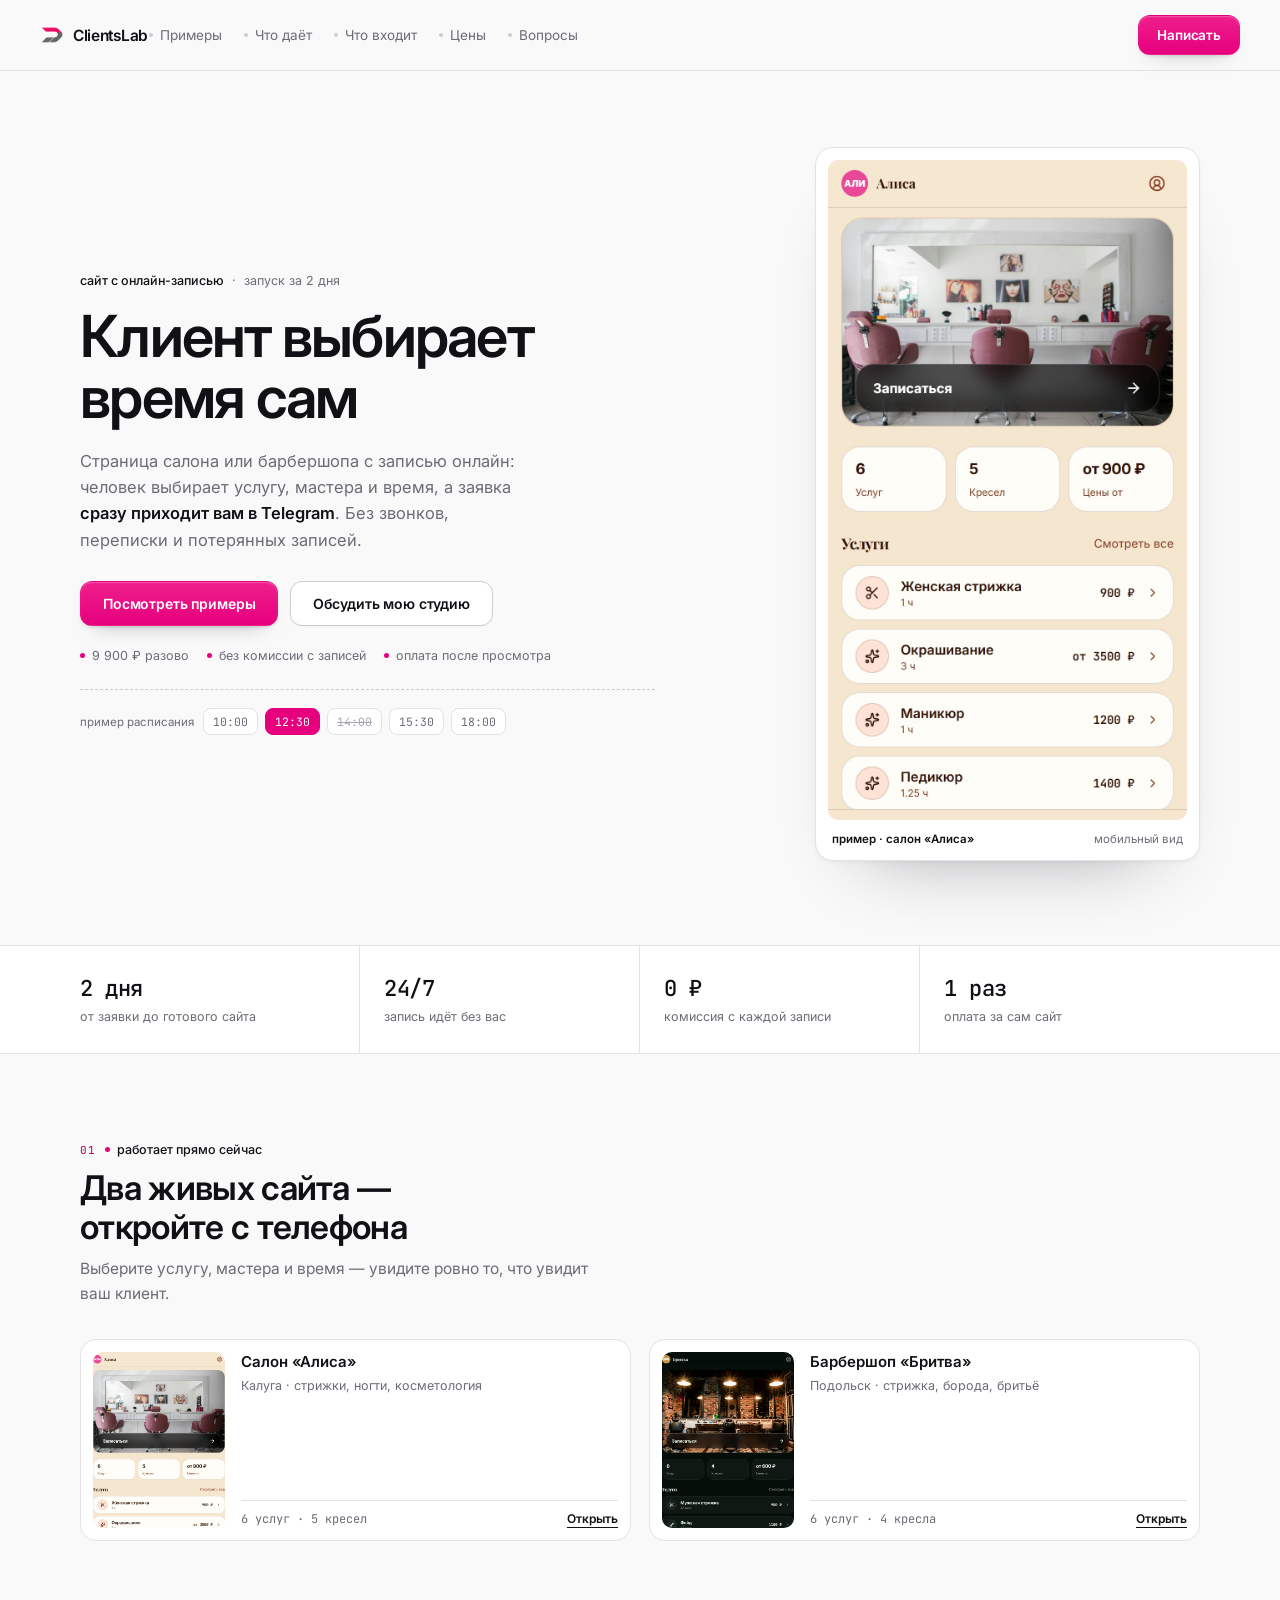
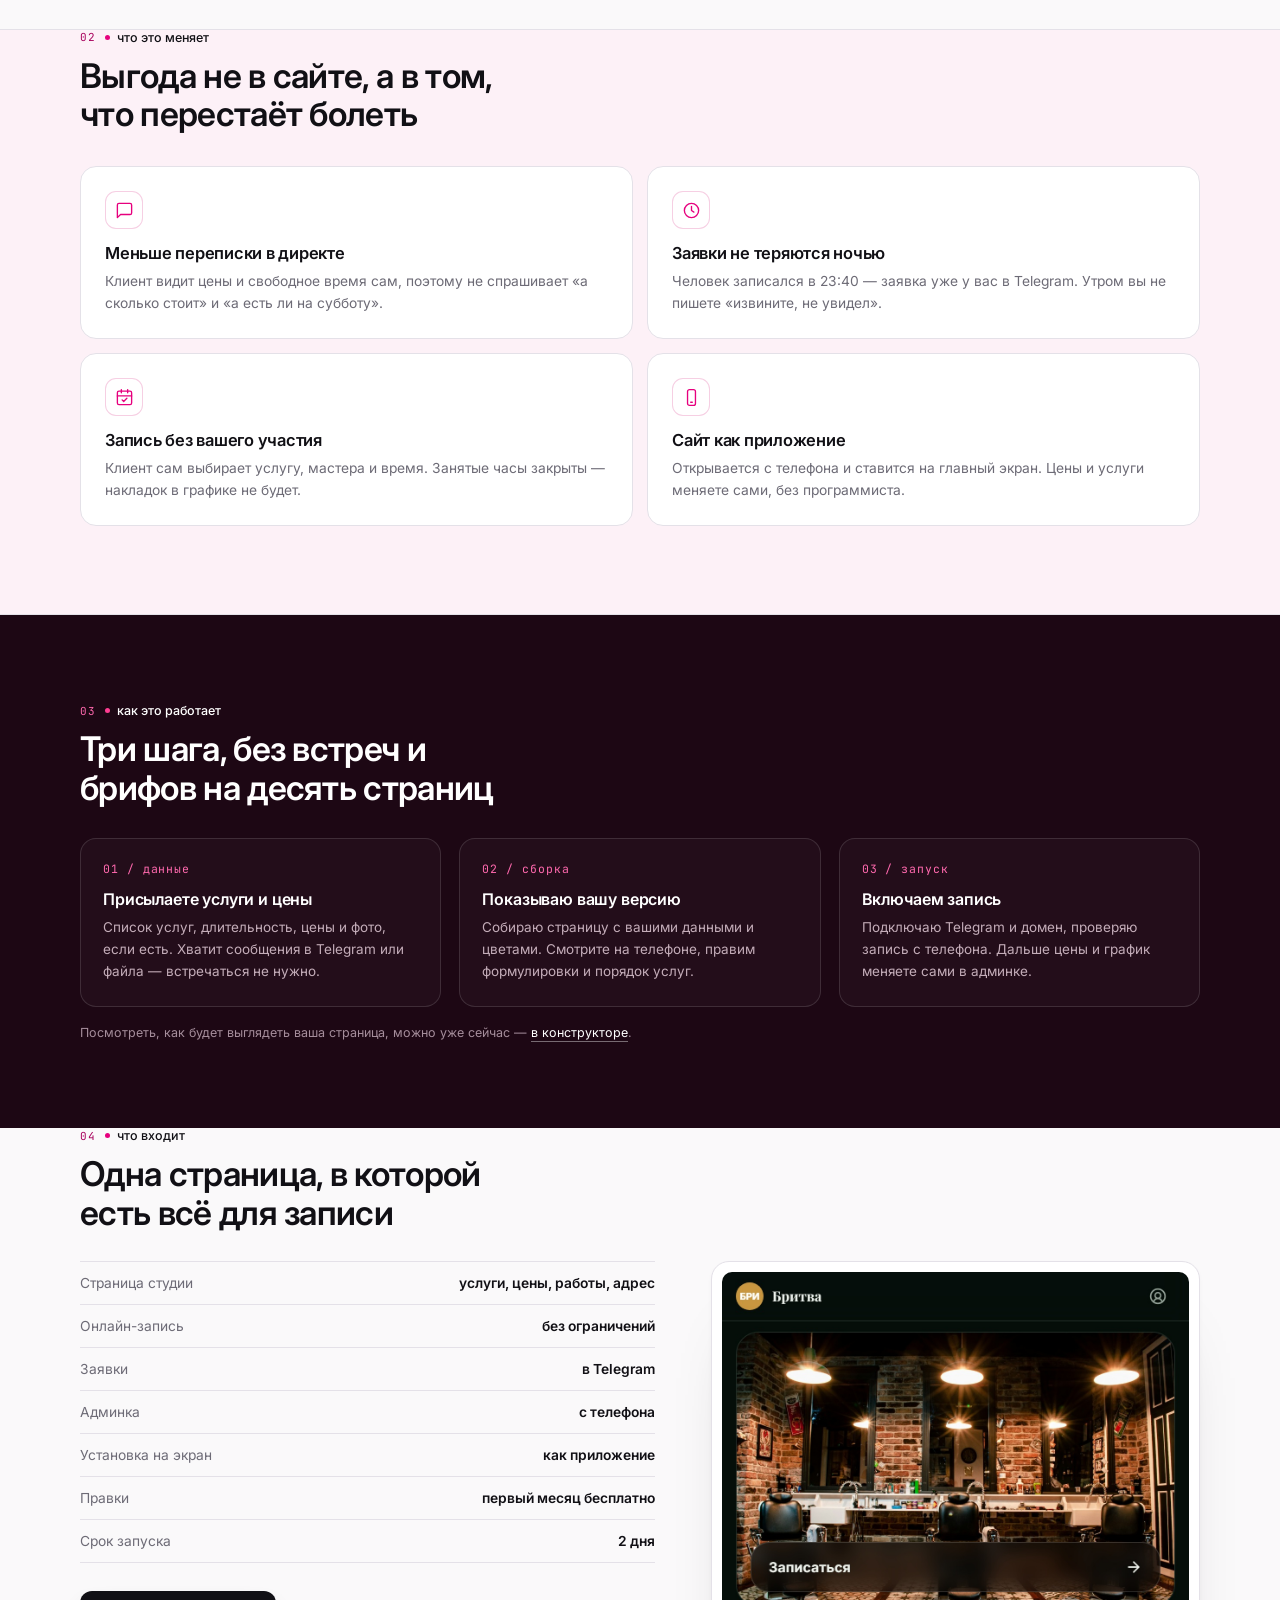
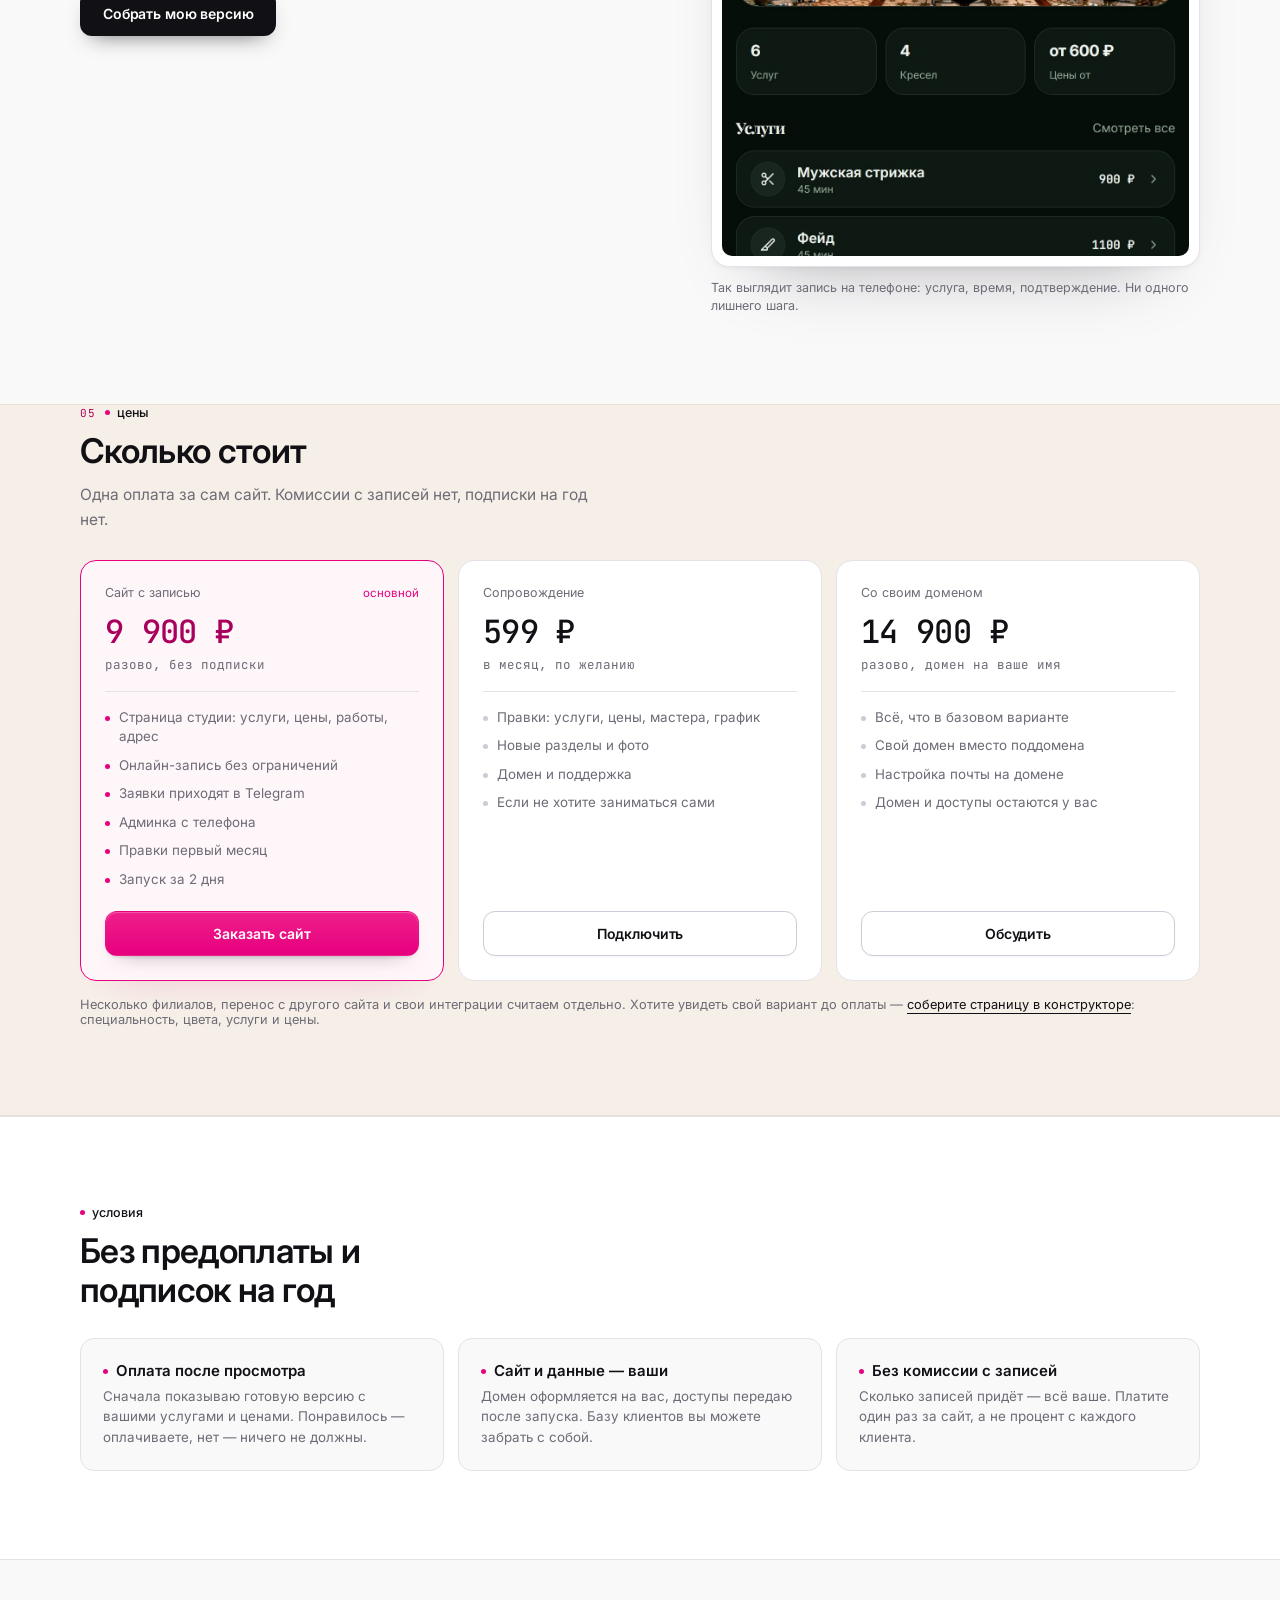
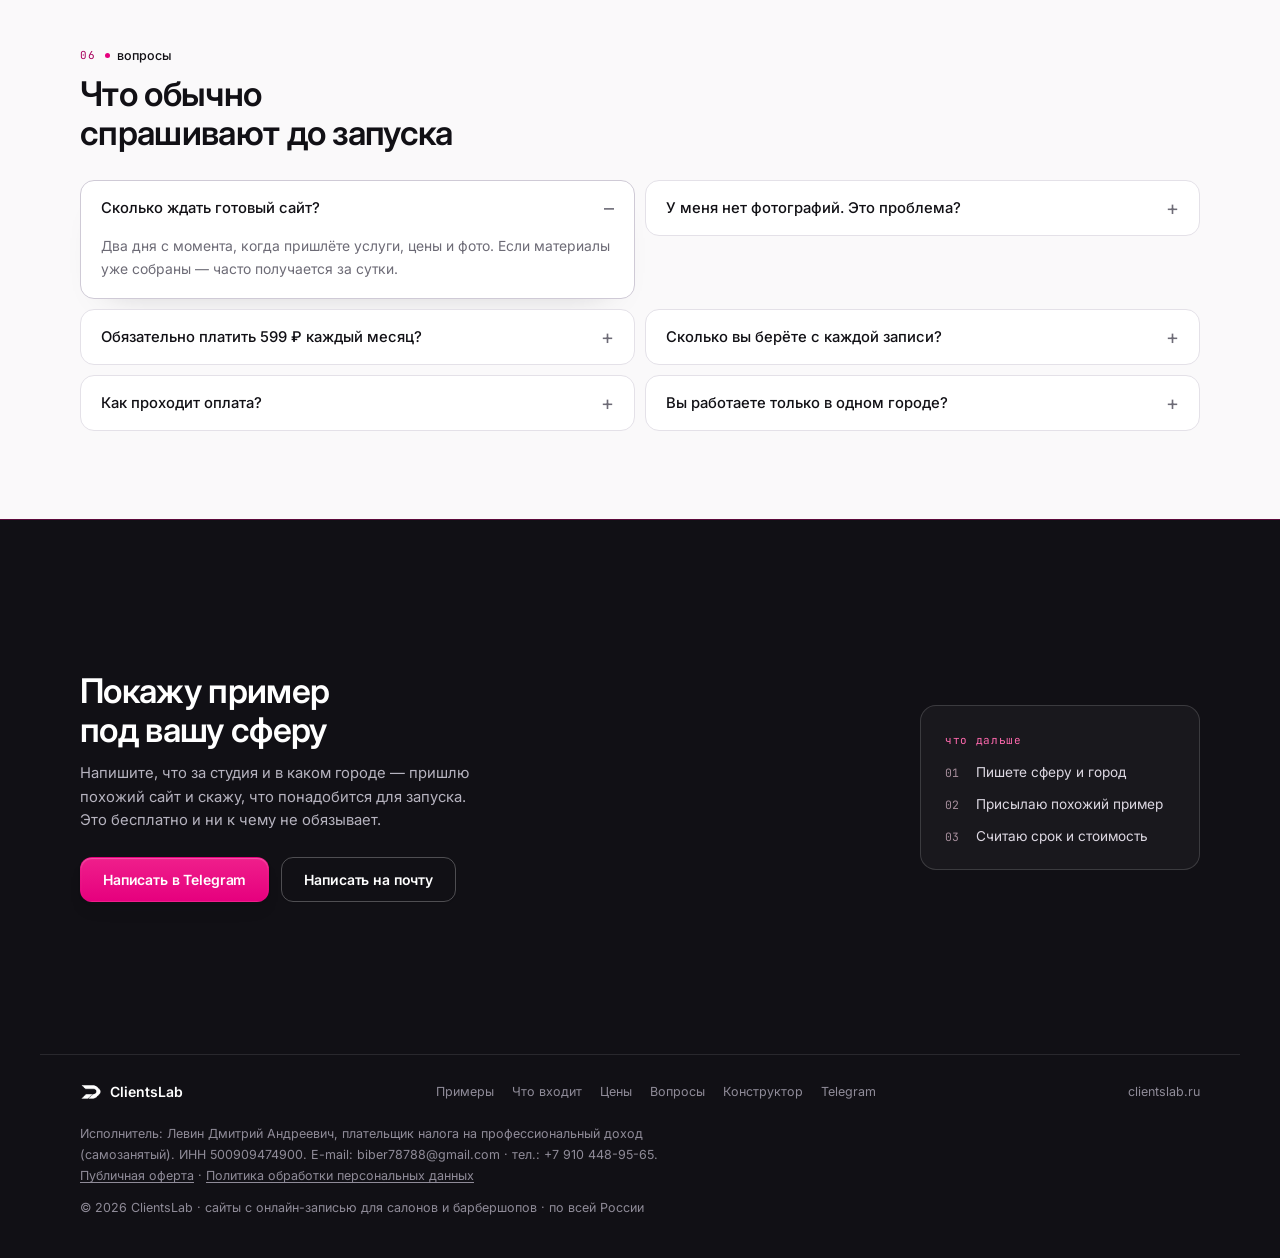
==== index.html @ 50b4aa07 "landing: visible section nav, constructor CTA, section tints and details" ====
<!doctype html>
<html lang="ru">
<head>
<meta charset="utf-8">
<meta name="viewport" content="width=device-width, initial-scale=1">
<title>ClientsLab — сайт с онлайн-записью для салонов и барбершопов</title>
<meta name="description" content="Сайт с онлайн-записью для салона красоты или барбершопа: клиент выбирает услугу и время сам, заявка приходит вам в Telegram. 9 900 ₽ разово, со своим доменом — 14 900 ₽. Запуск за 2 дня.">
<meta property="og:type" content="website">
<meta property="og:title" content="ClientsLab — сайт с онлайн-записью для салонов">
<meta property="og:description" content="Клиент записывается сам в любое время, заявка приходит вам в Telegram. 9 900 ₽ разово, со своим доменом — 14 900 ₽.">
<meta property="og:url" content="https://clientslab.ru/">
<meta property="og:image" content="https://clientslab.ru/img/og-cl.jpg">
<meta name="twitter:card" content="summary_large_image">
<link rel="canonical" href="https://clientslab.ru/">
<link rel="icon" type="image/png" href="logo.png">
<link rel="apple-touch-icon" href="logo.png">
<link rel="preconnect" href="https://fonts.googleapis.com">
<link rel="preconnect" href="https://fonts.gstatic.com" crossorigin>
<link href="https://fonts.googleapis.com/css2?family=Inter:wght@400;500;600&family=JetBrains+Mono:wght@400;500&display=swap" rel="stylesheet">
<style>
  *{margin:0;padding:0;box-sizing:border-box}
  :root{
    --bg:#faf9fa;--card:#fff;--ink:#111015;--muted:#6d6b76;--line:#e4e1e8;--line-2:#cfcad6;
    --acc:#e6007e;--acc-2:#ff3d92;--acc-soft:#fdeaf3;
    --shadow-1:0 1px 2px rgba(17,16,21,.05);
    --shadow-2:0 18px 40px -30px rgba(17,16,21,.42);
    --ease:cubic-bezier(.22,1,.36,1);
  }
  html{scroll-behavior:smooth}
  section[id],div[id]{scroll-margin-top:84px}
  body{background:var(--bg);color:var(--ink);font-family:'Inter',system-ui,sans-serif;-webkit-font-smoothing:antialiased}
  a{color:inherit;text-decoration:none}
  img{display:block;max-width:100%;height:auto}
  .wrap{max-width:1200px;margin:0 auto;padding:0 24px}
  @media(min-width:900px){.wrap{padding:0 40px}}
  .mono{font-family:'JetBrains Mono',monospace;font-variant-numeric:tabular-nums}

  /* ---------- кнопки ---------- */
  .btn{
    display:inline-flex;align-items:center;justify-content:center;gap:9px;
    font-size:14px;font-weight:600;letter-spacing:-.01em;
    padding:13px 22px;border-radius:12px;border:1px solid transparent;
    cursor:pointer;user-select:none;
    transition:transform .16s var(--ease),background .18s var(--ease),border-color .18s,color .18s,box-shadow .18s;
  }
  .btn:focus-visible{outline:none;box-shadow:0 0 0 3px rgba(230,0,126,.28),0 6px 18px -8px rgba(230,0,126,.6)}
  .btn svg{width:16px;height:16px;flex:0 0 16px}
  .btn-primary{
    color:#fff;background:linear-gradient(180deg,#ef1f8b 0%,#e6007e 100%);
    box-shadow:0 1px 1px rgba(255,255,255,.26) inset,0 10px 22px -16px rgba(17,16,21,.55),0 2px 4px -2px rgba(17,16,21,.2);
  }
  .btn-primary:hover{
    transform:translateY(-2px);
    background:linear-gradient(180deg,#f4369a 0%,#ea0081 100%);
    box-shadow:0 1px 1px rgba(255,255,255,.34) inset,0 16px 28px -18px rgba(17,16,21,.6),0 4px 8px -4px rgba(17,16,21,.22);
  }
  .btn-primary:active{
    transform:translateY(0) scale(.985);
    box-shadow:0 2px 6px -2px rgba(17,16,21,.28) inset,0 4px 10px -8px rgba(17,16,21,.35);
  }
  .btn-ink{
    background:var(--ink);color:#fff;
    box-shadow:0 10px 22px -12px rgba(17,16,21,.7);
  }
  .btn-ink:hover{background:#232129;transform:translateY(-2px);box-shadow:0 16px 30px -14px rgba(17,16,21,.75)}
  .btn-ink:active{transform:translateY(0) scale(.985);box-shadow:0 4px 10px -6px rgba(17,16,21,.6) inset}
  .btn-line{
    background:var(--card);color:var(--ink);border-color:var(--line-2);
    box-shadow:0 1px 2px rgba(17,16,21,.04);
  }
  .btn-line:hover{border-color:var(--ink);transform:translateY(-2px);box-shadow:0 10px 22px -14px rgba(17,16,21,.5)}
  .btn-line:active{transform:translateY(0) scale(.985)}
  .btn-block{width:100%}
  @media(prefers-reduced-motion:reduce){.btn,.btn:hover,.btn:active{transition:none;transform:none}}

  header{position:sticky;top:0;z-index:30;background:rgba(250,249,250,.9);backdrop-filter:blur(14px);border-bottom:1px solid var(--line)}
  .hrow{height:68px;display:flex;align-items:center;gap:22px}
  .brand{display:flex;align-items:center;gap:9px;font-size:15.5px;font-weight:600;letter-spacing:-.02em}
  .brand img{width:24px;height:24px}
  .nav{display:none;gap:24px;margin-left:auto;font-size:13.5px;color:var(--muted)}
  .nav a{padding:6px 0;border-bottom:1px solid transparent;transition:color .16s,border-color .16s}
  .nav a:hover{color:var(--ink);border-color:var(--ink)}
  @media(min-width:900px){.nav{display:flex}}
  .hcta{margin-left:auto;display:flex;gap:10px;align-items:center}
  .hcta .btn{padding:11px 18px;font-size:13.5px}
  .price-chip{display:none;font-size:12.5px;color:var(--muted);padding:0 4px}
  @media(min-width:1080px){.price-chip{display:inline}}

  /* ---------- 1. герой ---------- */
  .hero{padding:48px 0 56px}
  @media(min-width:960px){.hero{padding:76px 0 84px}}
  .hgrid{display:grid;gap:40px}
  @media(min-width:960px){.hgrid{grid-template-columns:1.08fr .92fr;gap:56px;align-items:center}}
  .label-row{display:flex;align-items:center;gap:8px;font-size:12.5px;letter-spacing:0;color:var(--muted)}
  .label-row b{color:var(--ink);font-weight:500}
  h1{font-size:clamp(32px,4.9vw,58px);line-height:1.05;letter-spacing:-.03em;font-weight:600;margin:18px 0 20px;max-width:15ch;text-wrap:balance}
  .lead{font-size:16.5px;line-height:1.6;color:var(--muted);max-width:44ch}
  .lead b{color:var(--ink);font-weight:600}
  .cta-row{display:flex;flex-wrap:wrap;gap:12px;margin-top:28px}
  .hero-note{display:flex;flex-wrap:wrap;gap:8px 18px;margin-top:22px;font-size:12.5px;color:var(--muted)}
  .hero-note span{display:flex;align-items:center;gap:7px}
  .hero-note span::before{content:"";width:5px;height:5px;border-radius:50%;background:var(--acc)}

  .card-shot{background:var(--card);border:1px solid var(--line);border-radius:18px;padding:12px;box-shadow:0 40px 72px -52px rgba(17,16,21,.42),0 2px 6px -3px rgba(17,16,21,.1)}
  .hero .card-shot{justify-self:end;width:max-content;max-width:100%}
  .hero .card-shot img{width:auto;max-height:660px}
  .card-shot img{width:100%;border-radius:10px}
  .shot-meta{display:flex;justify-content:space-between;gap:12px;padding:12px 4px 2px;font-size:11.5px;letter-spacing:0;color:var(--muted)}
  .shot-meta b{color:var(--ink);font-weight:600}

  /* ---------- 2. утп ---------- */
  .usp{border-top:1px solid var(--line);border-bottom:1px solid var(--line);background:var(--card)}
  .usp .wrap{display:grid;grid-template-columns:1fr 1fr}
  @media(min-width:760px){.usp .wrap{grid-template-columns:repeat(4,1fr)}}
  .usp-item{padding:24px 0;border-right:1px solid var(--line)}
  .usp-item:last-child{border-right:none}
  @media(max-width:759px){.usp-item:nth-child(2n){border-right:none;padding-left:20px}.usp-item:nth-child(2n+1){padding-right:20px}.usp-item:nth-child(-n+2){border-bottom:1px solid var(--line)}}
  @media(min-width:760px){.usp-item{padding:28px 24px}.usp-item:first-child{padding-left:0}}
  .usp-item b{display:block;font-size:22px;font-weight:500;letter-spacing:-.02em}
  .usp-item span{display:block;font-size:12.5px;color:var(--muted);margin-top:5px;line-height:1.4}

  section{padding:64px 0}
  @media(min-width:900px){section{padding:88px 0}}
  section.sec-tight{padding-top:0}
  .kicker{font-size:12.5px;letter-spacing:0;color:var(--muted);margin-bottom:12px}
  .kicker b{color:var(--ink);font-weight:500}
  .kicker b::before{content:"";display:inline-block;width:5px;height:5px;border-radius:50%;background:var(--acc);margin-right:7px;vertical-align:2px}
  h2{font-size:clamp(23px,3vw,34px);line-height:1.14;letter-spacing:-.02em;font-weight:600;max-width:22ch;text-wrap:balance}
  .sec-lead{font-size:15.5px;line-height:1.6;color:var(--muted);max-width:52ch;margin-top:12px}

  /* ---------- 3. примеры ---------- */
  .proof-head{display:flex;align-items:flex-end;justify-content:space-between;gap:20px;flex-wrap:wrap}
  .proof-head .sec-lead{margin-top:10px}
  .items{display:grid;gap:18px;margin-top:32px}
  @media(min-width:760px){.items{grid-template-columns:1fr 1fr}}
  .item{display:grid;grid-template-columns:132px 1fr;gap:16px;border:1px solid var(--line);border-radius:16px;padding:12px;background:var(--card);transition:border-color .2s,box-shadow .2s,transform .2s}
  .item:hover{border-color:var(--line-2);box-shadow:0 24px 48px -34px rgba(17,16,21,.38)}
  .item{align-items:stretch}
  .item img{width:132px;height:100%;min-height:176px;object-fit:cover;object-position:top center;border-radius:10px}
  .item-body{display:flex;flex-direction:column;gap:6px;min-width:0}
  .item-body b{font-size:15px;font-weight:600}
  .item-body small{font-size:12.5px;color:var(--muted);line-height:1.45}
  .item-body .row{display:flex;justify-content:space-between;align-items:center;gap:10px;font-size:12px;color:var(--muted);margin-top:auto;padding-top:10px;border-top:1px solid var(--line)}
  .item-body .row a{color:var(--ink);font-weight:600;border-bottom:1px solid var(--ink);padding-bottom:1px}

  /* ---------- 4. выгоды ---------- */
  .bens{display:grid;gap:14px;margin-top:32px}
  @media(min-width:760px){.bens{grid-template-columns:1fr 1fr}}
  .ben{border:1px solid var(--line);border-radius:16px;padding:24px;background:var(--card);transition:border-color .2s,box-shadow .2s}
  .ben:hover{border-color:var(--line-2);box-shadow:var(--shadow-2)}
  .ben .ic{width:38px;height:38px;border-radius:11px;background:var(--acc-soft);color:var(--acc);display:grid;place-items:center;margin-bottom:14px}
  .ben .ic svg{width:19px;height:19px}
  .ben h3{font-size:16.5px;font-weight:600;letter-spacing:-.015em;margin-bottom:7px}
  .ben p{font-size:13.8px;line-height:1.6;color:var(--muted)}

  /* ---------- 5. продукт ---------- */
  .prod{display:grid;gap:32px;margin-top:28px}
  @media(min-width:900px){.prod{grid-template-columns:1fr .85fr;gap:56px;align-items:start}}
  .spec{border-top:1px solid var(--line)}
  .spec div{display:flex;justify-content:space-between;gap:16px;padding:13px 0;border-bottom:1px solid var(--line);font-size:13.8px}
  .spec span{color:var(--muted)}
  .spec b{font-weight:600;text-align:right}
  .prod-shot .card-shot{padding:10px}
  .prod-shot figcaption{margin-top:12px;font-size:12.5px;color:var(--muted);line-height:1.5}

  /* ---------- 5.5 цены ---------- */
  .plans{display:grid;gap:14px;margin-top:28px}
  @media(min-width:860px){.plans{grid-template-columns:repeat(3,1fr)}}
  .plan{display:flex;flex-direction:column;border:1px solid var(--line);border-radius:16px;padding:24px;background:var(--card)}
  .plan-main{border-color:var(--acc);box-shadow:0 18px 40px -34px rgba(230,0,126,.4)}
  .plan-label{display:flex;align-items:center;justify-content:space-between;gap:10px;font-size:12.5px;color:var(--muted)}
  .plan-label em{font-style:normal;font-size:11.5px;color:var(--acc)}
  .price{font-size:32px;line-height:1.1;font-weight:500;letter-spacing:-.02em;margin-top:14px}
  .price small{display:block;font-size:12.5px;font-weight:400;letter-spacing:0;color:var(--muted);margin-top:6px;line-height:1.4}
  .plan ul{list-style:none;display:flex;flex-direction:column;gap:9px;margin:18px 0 22px;padding-top:16px;border-top:1px solid var(--line)}
  .plan li{display:flex;gap:9px;font-size:13.4px;line-height:1.45;color:var(--muted)}
  .plan li::before{content:"";flex:0 0 5px;width:5px;height:5px;border-radius:50%;background:var(--line-2);margin-top:8px}
  .plan-main li::before{background:var(--acc)}
  .plan .btn{margin-top:auto}
  .plans-note{margin-top:16px;font-size:12.8px;color:var(--muted)}
  .plans-note a{color:var(--ink);border-bottom:1px solid var(--ink);padding-bottom:1px}

  /* ---------- 6. доверие ---------- */
  .trust{background:var(--card);border-top:1px solid var(--line);border-bottom:1px solid var(--line)}
  .trust-grid{display:grid;gap:14px;margin-top:28px}
  @media(min-width:760px){.trust-grid{grid-template-columns:repeat(3,1fr)}}
  .trust-item{border:1px solid var(--line);border-radius:14px;padding:22px;background:var(--bg)}
  .trust-item b{display:block;font-size:15px;font-weight:600;margin-bottom:6px}
  .trust-item p{font-size:13.4px;line-height:1.55;color:var(--muted)}

  /* ---------- 7. faq ---------- */
  .faq{display:grid;gap:10px;margin-top:28px;max-width:820px}
  details{border:1px solid var(--line);border-radius:14px;background:var(--card);overflow:hidden;transition:border-color .2s,box-shadow .2s}
  details:hover{border-color:var(--line-2)}
  details[open]{border-color:var(--line-2);box-shadow:0 16px 36px -30px rgba(17,16,21,.35)}
  summary{list-style:none;cursor:pointer;padding:17px 20px;font-size:14.8px;font-weight:500;display:flex;align-items:center;gap:12px}
  summary::-webkit-details-marker{display:none}
  summary::after{content:"+";margin-left:auto;color:var(--muted);font-weight:400;font-size:20px;line-height:1}
  details[open] summary::after{content:"–"}
  details p{padding:0 20px 18px;font-size:13.9px;line-height:1.62;color:var(--muted);max-width:64ch}

  /* ---------- 8. финальный cta ---------- */
  .final{background:var(--ink);color:#fff}
  .final .wrap{padding-top:56px;padding-bottom:56px;display:grid;gap:26px;align-items:center}
  @media(min-width:820px){.final .wrap{grid-template-columns:1fr auto;padding-top:64px;padding-bottom:64px}}
  .final h2{color:#fff;max-width:20ch}
  .final p{margin-top:12px;font-size:14.8px;line-height:1.6;color:#b6b3bf;max-width:44ch}
  .final .cta-row{margin-top:24px}
  .final .btn-line{background:transparent;border-color:rgba(255,255,255,.26);color:#fff}
  .final .btn-line:hover{border-color:#fff;background:rgba(255,255,255,.08)}

  /* ---------- 9. футер ---------- */
  footer{background:var(--ink);color:#8f8b98;padding:0 0 40px;font-size:12.5px}
  footer .wrap{border-top:1px solid rgba(255,255,255,.1);padding-top:26px}
  .frow{display:flex;justify-content:space-between;gap:18px;flex-wrap:wrap;align-items:center}
  .fbrand{display:flex;align-items:center;gap:8px;color:#fff;font-weight:600;font-size:14px}
  .fbrand img{width:22px;height:22px;filter:brightness(0) invert(1)}
  .fnav{display:flex;flex-wrap:wrap;gap:6px 18px}
  .fnav a{transition:color .16s}
  .fnav a:hover{color:#fff}
  .legal{margin-top:20px;line-height:1.7;max-width:80ch}
  .legal a{text-decoration:underline;text-underline-offset:2px}
  .legal a:hover{color:#fff}

  /* ---------- 10. доработка: навигация, оттенки секций, детали ---------- */
  :root{--bg-2:#fdf1f7;--sand:#f6efe8;--plum:#1d0714;--acc-ink:#a8005c}
  .hrow{height:auto;min-height:68px;flex-wrap:wrap;padding:10px 0;gap:14px}
  .nav{display:flex;flex:1 1 100%;min-width:0;order:3;gap:6px 16px;margin-left:0;flex-wrap:wrap;font-size:13px;padding-bottom:2px}
  .nav a{display:flex;align-items:center;padding:4px 0}
  .nav a::before{content:"";width:4px;height:4px;border-radius:50%;background:var(--line-2);margin-right:7px;transition:background .16s}
  .nav a:hover{color:var(--acc-ink);border-color:var(--acc-ink)}
  .nav a:hover::before{background:var(--acc)}
  .hcta{margin-left:auto}
  @media(min-width:900px){
    .hrow{height:70px;min-height:0;flex-wrap:nowrap;padding:0;gap:22px}
    .nav{order:0;width:auto;margin-left:auto;overflow:visible;gap:22px;font-size:13.5px;padding-bottom:0}
  }

  .slots{display:flex;align-items:center;gap:7px;flex-wrap:wrap;margin-top:26px;padding-top:18px;border-top:1px dashed var(--line-2)}
  .slots .cap{font-size:11.5px;color:var(--muted);margin-right:2px}
  .slot{font-family:'JetBrains Mono',monospace;font-size:11.5px;padding:5px 9px;border-radius:8px;border:1px solid var(--line);background:var(--card);color:var(--muted)}
  .slot.on{background:var(--acc);border-color:var(--acc);color:#fff}
  .slot.dim{color:#a9a5b2;text-decoration:line-through;text-decoration-thickness:1px}

  section.tint{background:var(--bg-2);border-top:1px solid var(--line);border-bottom:1px solid var(--line)}
  section.sand{background:var(--sand);border-top:1px solid #e8ded1;border-bottom:1px solid #e8ded1}
  .kicker{display:flex;align-items:center;gap:10px}
  .kicker .num{font-family:'JetBrains Mono',monospace;font-size:11px;letter-spacing:.06em;color:var(--acc-ink)}

  .how{background:var(--plum);color:#fff}
  .how h2{color:#fff}
  .how .kicker{color:#b89bab}
  .how .kicker b{color:#fff}
  .how .kicker b::before{background:var(--acc-2)}
  .how .kicker .num{color:#ff69ae}
  .steps{display:grid;gap:14px;margin-top:30px}
  @media(min-width:820px){.steps{grid-template-columns:repeat(3,1fr);gap:18px}}
  .step{border:1px solid rgba(255,255,255,.13);border-radius:16px;padding:22px 22px 24px;background:rgba(255,255,255,.028)}
  .step .n{font-family:'JetBrains Mono',monospace;font-size:11.5px;letter-spacing:.08em;color:#ff69ae}
  .step b{display:block;margin:13px 0 8px;font-size:16px;font-weight:600;letter-spacing:-.01em}
  .step p{font-size:13.5px;line-height:1.62;color:#c4adb9}
  .steps-note{margin-top:18px;font-size:12.5px;color:#a58d9b}
  .steps-note a{color:#fff;border-bottom:1px solid rgba(255,255,255,.4);padding-bottom:1px}

  .item:hover{border-color:#f0bdd8}
  .item .item-body .row a:hover{color:var(--acc-ink);border-color:var(--acc-ink)}
  .ben:hover{border-color:#efbfd8}
  .ben .ic{background:#fff;box-shadow:inset 0 0 0 1px #f6cfe3}
  .plan-main{background:#fff6fa}
  .plan-main .price{color:var(--acc-ink)}
  .plan:hover{border-color:var(--line-2)}
  .plan-main:hover{border-color:var(--acc)}
  .trust-item{position:relative}
  .trust-item b::before{content:"";display:inline-block;width:5px;height:5px;border-radius:50%;background:var(--acc);margin-right:8px;vertical-align:2px}
  .final{border-top:1px solid rgba(230,0,126,.35)}
  .final .kicker{color:#b6b3bf}

  /* FAQ: заголовок слева, вопросы справа */
  @media(min-width:900px){
    #faq .faq{grid-template-columns:1fr 1fr;max-width:none;align-items:start}
  }

  /* финальный блок: короткая карточка «что дальше» */
  .final-card{border:1px solid rgba(255,255,255,.15);border-radius:16px;padding:22px 24px;background:rgba(255,255,255,.035);min-width:280px}
  .final-card .cap{font-family:'JetBrains Mono',monospace;font-size:11px;letter-spacing:.06em;color:#ff69ae}
  .final-card ol{list-style:none;margin-top:14px;display:flex;flex-direction:column;gap:12px;counter-reset:s}
  .final-card li{display:flex;gap:11px;font-size:13.6px;line-height:1.5;color:#ddd8e2;counter-increment:s}
  .final-card li::before{content:counter(s,decimal-leading-zero);font-family:'JetBrains Mono',monospace;font-size:11.5px;color:#a58d9b;flex:0 0 20px;padding-top:2px}
  .final .wrap{align-items:center}

  /* на узких экранах превью тянется по ширине колонки, без горизонтального скролла */
  @media(max-width:959px){
    .hero .card-shot{justify-self:stretch;width:auto}
    .hero .card-shot img{width:100%;max-height:none}
  }
</style>
</head>
<body>

<header><div class="wrap hrow">
  <a class="brand" href="#top"><img src="logo.png" alt="ClientsLab">ClientsLab</a>
  <nav class="nav"><a href="#examples">Примеры</a><a href="#benefits">Что даёт</a><a href="#inside">Что входит</a><a href="#pricing">Цены</a><a href="#faq">Вопросы</a></nav>
  <div class="hcta"><a class="btn btn-primary" href="https://t.me/biberbiber11" target="_blank" rel="noreferrer">Написать</a></div>
</div></header>

<main id="top">

  <!-- 1. заголовок + утп -->
  <section class="hero">
    <div class="wrap hgrid">
      <div>
        <div class="label-row"><b>сайт с онлайн-записью</b><span>·</span><span>запуск за 2 дня</span></div>
        <h1>Клиент выбирает время сам</h1>
        <p class="lead">Страница салона или барбершопа с записью онлайн: человек выбирает услугу, мастера и время, а заявка <b>сразу приходит вам в Telegram</b>. Без звонков, переписки и потерянных записей.</p>
        <div class="cta-row">
          <a class="btn btn-primary" href="#examples">Посмотреть примеры</a>
          <a class="btn btn-line" href="https://t.me/biberbiber11" target="_blank" rel="noreferrer">Обсудить мою студию</a>
        </div>
        <div class="hero-note">
          <span>9 900 ₽ разово</span>
          <span>без комиссии с записей</span>
          <span>оплата после просмотра</span>
        </div>
        <div class="slots">
          <span class="cap">пример расписания</span>
          <span class="slot">10:00</span>
          <span class="slot on">12:30</span>
          <span class="slot dim">14:00</span>
          <span class="slot">15:30</span>
          <span class="slot">18:00</span>
        </div>
      </div>
      <div class="card-shot">
        <img src="img/hero-salon.jpg" alt="Сайт салона с онлайн-записью" width="860" height="1580">
        <div class="shot-meta"><b>пример · салон «Алиса»</b><span>мобильный вид</span></div>
      </div>
    </div>
  </section>

  <!-- 2. факты -->
  <div class="usp"><div class="wrap">
    <div class="usp-item"><b class="mono">2 дня</b><span>от заявки до готового сайта</span></div>
    <div class="usp-item"><b class="mono">24/7</b><span>запись идёт без вас</span></div>
    <div class="usp-item"><b class="mono">0 ₽</b><span>комиссия с каждой записи</span></div>
    <div class="usp-item"><b class="mono">1 раз</b><span>оплата за сам сайт</span></div>
  </div></div>

  <!-- 3. социальное доказательство: живые примеры -->
  <section id="examples">
    <div class="wrap">
      <div class="proof-head">
        <div>
          <div class="kicker"><span class="num">01</span><b>работает прямо сейчас</b></div>
          <h2>Два живых сайта — откройте с телефона</h2>
          <p class="sec-lead">Выберите услугу, мастера и время — увидите ровно то, что увидит ваш клиент.</p>
        </div>
      </div>
      <div class="items">
        <div class="item">
          <img src="img/card-salon.jpg" alt="Салон «Алиса»" width="1080" height="1350" loading="lazy">
          <div class="item-body">
            <b>Салон «Алиса»</b>
            <small>Калуга · стрижки, ногти, косметология</small>
            <div class="row"><span class="mono">6 услуг · 5 кресел</span><a href="https://beauty.clientslab.ru/" target="_blank" rel="noreferrer">Открыть</a></div>
          </div>
        </div>
        <div class="item">
          <img src="img/card-barber.jpg" alt="Барбершоп «Бритва»" width="1080" height="1350" loading="lazy">
          <div class="item-body">
            <b>Барбершоп «Бритва»</b>
            <small>Подольск · стрижка, борода, бритьё</small>
            <div class="row"><span class="mono">6 услуг · 4 кресла</span><a href="https://barber.clientslab.ru/" target="_blank" rel="noreferrer">Открыть</a></div>
          </div>
        </div>
      </div>
    </div>
  </section>

  <!-- 4. выгоды -->
  <section id="benefits" class="sec-tight tint">
    <div class="wrap">
      <div class="kicker"><span class="num">02</span><b>что это меняет</b></div>
      <h2>Выгода не в сайте, а в том, что перестаёт болеть</h2>
      <div class="bens">
        <div class="ben">
          <div class="ic"><svg viewBox="0 0 24 24" fill="none" stroke="currentColor" stroke-width="1.7" stroke-linecap="round" stroke-linejoin="round"><path d="M21 15a2 2 0 0 1-2 2H7l-4 4V5a2 2 0 0 1 2-2h14a2 2 0 0 1 2 2z"/></svg></div>
          <h3>Меньше переписки в директе</h3>
          <p>Клиент видит цены и свободное время сам, поэтому не спрашивает «а сколько стоит» и «а есть ли на субботу».</p>
        </div>
        <div class="ben">
          <div class="ic"><svg viewBox="0 0 24 24" fill="none" stroke="currentColor" stroke-width="1.7" stroke-linecap="round" stroke-linejoin="round"><circle cx="12" cy="12" r="9"/><path d="M12 7v5l3 2"/></svg></div>
          <h3>Заявки не теряются ночью</h3>
          <p>Человек записался в 23:40 — заявка уже у вас в Telegram. Утром вы не пишете «извините, не увидел».</p>
        </div>
        <div class="ben">
          <div class="ic"><svg viewBox="0 0 24 24" fill="none" stroke="currentColor" stroke-width="1.7" stroke-linecap="round" stroke-linejoin="round"><rect x="3" y="4" width="18" height="17" rx="2"/><path d="M8 2v4M16 2v4M3 10h18"/><path d="m9 15 2 2 4-4"/></svg></div>
          <h3>Запись без вашего участия</h3>
          <p>Клиент сам выбирает услугу, мастера и время. Занятые часы закрыты — накладок в графике не будет.</p>
        </div>
        <div class="ben">
          <div class="ic"><svg viewBox="0 0 24 24" fill="none" stroke="currentColor" stroke-width="1.7" stroke-linecap="round" stroke-linejoin="round"><rect x="7" y="2" width="10" height="20" rx="2.5"/><path d="M11 18h2"/></svg></div>
          <h3>Сайт как приложение</h3>
          <p>Открывается с телефона и ставится на главный экран. Цены и услуги меняете сами, без программиста.</p>
        </div>
      </div>
    </div>
  </section>

  <!-- 4.5 как это работает -->
  <section class="how">
    <div class="wrap">
      <div class="kicker"><span class="num">03</span><b>как это работает</b></div>
      <h2>Три шага, без встреч и брифов на десять страниц</h2>
      <div class="steps">
        <div class="step">
          <div class="n">01 / данные</div>
          <b>Присылаете услуги и цены</b>
          <p>Список услуг, длительность, цены и фото, если есть. Хватит сообщения в Telegram или файла — встречаться не нужно.</p>
        </div>
        <div class="step">
          <div class="n">02 / сборка</div>
          <b>Показываю вашу версию</b>
          <p>Собираю страницу с вашими данными и цветами. Смотрите на телефоне, правим формулировки и порядок услуг.</p>
        </div>
        <div class="step">
          <div class="n">03 / запуск</div>
          <b>Включаем запись</b>
          <p>Подключаю Telegram и домен, проверяю запись с телефона. Дальше цены и график меняете сами в админке.</p>
        </div>
      </div>
      <p class="steps-note">Посмотреть, как будет выглядеть ваша страница, можно уже сейчас — <a href="constructor.html">в конструкторе</a>.</p>
    </div>
  </section>

  <!-- 5. продукт -->
  <section id="inside" class="sec-tight">
    <div class="wrap">
      <div class="kicker"><span class="num">04</span><b>что входит</b></div>
      <h2>Одна страница, в которой есть всё для записи</h2>
      <div class="prod">
        <div>
          <div class="spec">
            <div><span>Страница студии</span><b>услуги, цены, работы, адрес</b></div>
            <div><span>Онлайн-запись</span><b>без ограничений</b></div>
            <div><span>Заявки</span><b>в Telegram</b></div>
            <div><span>Админка</span><b>с телефона</b></div>
            <div><span>Установка на экран</span><b>как приложение</b></div>
            <div><span>Правки</span><b>первый месяц бесплатно</b></div>
            <div><span>Срок запуска</span><b>2 дня</b></div>
          </div>
          <div class="cta-row">
            <a class="btn btn-ink" href="constructor.html">Собрать мою версию</a>
          </div>
        </div>
        <figure class="prod-shot">
          <div class="card-shot">
            <img src="img/card-barber.jpg" alt="Экран записи барбершопа" width="1080" height="1350" loading="lazy">
          </div>
          <figcaption>Так выглядит запись на телефоне: услуга, время, подтверждение. Ни одного лишнего шага.</figcaption>
        </figure>
      </div>
    </div>
  </section>

  <!-- 5.5 цены -->
  <section id="pricing" class="sec-tight sand">
    <div class="wrap">
      <div class="kicker"><span class="num">05</span><b>цены</b></div>
      <h2>Сколько стоит</h2>
      <p class="sec-lead">Одна оплата за сам сайт. Комиссии с записей нет, подписки на год нет.</p>
      <div class="plans">
        <div class="plan plan-main">
          <div class="plan-label"><span>Сайт с записью</span><em>основной</em></div>
          <div class="price mono">9 900 ₽<small>разово, без подписки</small></div>
          <ul>
            <li>Страница студии: услуги, цены, работы, адрес</li>
            <li>Онлайн-запись без ограничений</li>
            <li>Заявки приходят в Telegram</li>
            <li>Админка с телефона</li>
            <li>Правки первый месяц</li>
            <li>Запуск за 2 дня</li>
          </ul>
          <a class="btn btn-primary btn-block" href="https://t.me/biberbiber11" target="_blank" rel="noreferrer">Заказать сайт</a>
        </div>
        <div class="plan">
          <div class="plan-label"><span>Сопровождение</span></div>
          <div class="price mono">599 ₽<small>в месяц, по желанию</small></div>
          <ul>
            <li>Правки: услуги, цены, мастера, график</li>
            <li>Новые разделы и фото</li>
            <li>Домен и поддержка</li>
            <li>Если не хотите заниматься сами</li>
          </ul>
          <a class="btn btn-line btn-block" href="https://t.me/biberbiber11" target="_blank" rel="noreferrer">Подключить</a>
        </div>
        <div class="plan">
          <div class="plan-label"><span>Со своим доменом</span></div>
          <div class="price mono">14 900 ₽<small>разово, домен на ваше имя</small></div>
          <ul>
            <li>Всё, что в базовом варианте</li>
            <li>Свой домен вместо поддомена</li>
            <li>Настройка почты на домене</li>
            <li>Домен и доступы остаются у вас</li>
          </ul>
          <a class="btn btn-line btn-block" href="https://t.me/biberbiber11" target="_blank" rel="noreferrer">Обсудить</a>
        </div>
      </div>
      <p class="plans-note">Несколько филиалов, перенос с другого сайта и свои интеграции считаем отдельно. Хотите увидеть свой вариант до оплаты — <a href="constructor.html">соберите страницу в конструкторе</a>: специальность, цвета, услуги и цены.</p>
    </div>
  </section>

  <!-- 6. доверие -->
  <section class="trust">
    <div class="wrap">
      <div class="kicker"><b>условия</b></div>
      <h2>Без предоплаты и подписок на год</h2>
      <div class="trust-grid">
        <div class="trust-item"><b>Оплата после просмотра</b><p>Сначала показываю готовую версию с вашими услугами и ценами. Понравилось — оплачиваете, нет — ничего не должны.</p></div>
        <div class="trust-item"><b>Сайт и данные — ваши</b><p>Домен оформляется на вас, доступы передаю после запуска. Базу клиентов вы можете забрать с собой.</p></div>
        <div class="trust-item"><b>Без комиссии с записей</b><p>Сколько записей придёт — всё ваше. Платите один раз за сайт, а не процент с каждого клиента.</p></div>
      </div>
    </div>
  </section>

  <!-- 7. вопросы -->
  <section id="faq">
    <div class="wrap">
      <div class="faq-head">
        <div class="kicker"><span class="num">06</span><b>вопросы</b></div>
        <h2>Что обычно спрашивают до запуска</h2>
      </div>
      <div class="faq">
        <details open>
          <summary>Сколько ждать готовый сайт?</summary>
          <p>Два дня с момента, когда пришлёте услуги, цены и фото. Если материалы уже собраны — часто получается за сутки.</p>
        </details>
        <details>
          <summary>У меня нет фотографий. Это проблема?</summary>
          <p>Нет. На время поставлю аккуратные фото, а когда пришлёте свои — заменю. Свои фото мастеров и салона заметно повышают число записей, поэтому сделать их стоит при первой возможности.</p>
        </details>
        <details>
          <summary>Обязательно платить 599 ₽ каждый месяц?</summary>
          <p>Нет. Сайт и запись работают без обслуживания — цены и график вы меняете сами в админке. Обслуживание нужно, если не хотите этим заниматься: правки, новые мастера, домен и поддержка.</p>
        </details>
        <details>
          <summary>Сколько вы берёте с каждой записи?</summary>
          <p>Нисколько. Нет комиссии и нет платы за клиента. Вы платите за сайт, а не за поток записей.</p>
        </details>
        <details>
          <summary>Как проходит оплата?</summary>
          <p>Переводом после того, как увидели готовый сайт. Чек формируется в приложении «Мой налог» и приходит вам на почту или в мессенджер.</p>
        </details>
        <details>
          <summary>Вы работаете только в одном городе?</summary>
          <p>По всей России. Всё общение в Telegram, материалы присылаете файлами — встречаться не нужно.</p>
        </details>
      </div>
    </div>
  </section>

  <!-- 8. финальный призыв -->
  <section class="final">
    <div class="wrap">
      <div>
        <h2>Покажу пример под вашу сферу</h2>
        <p>Напишите, что за студия и в каком городе — пришлю похожий сайт и скажу, что понадобится для запуска. Это бесплатно и ни к чему не обязывает.</p>
        <div class="cta-row">
          <a class="btn btn-primary" href="https://t.me/biberbiber11" target="_blank" rel="noreferrer">Написать в Telegram</a>
          <a class="btn btn-line" href="mailto:biber78788@gmail.com">Написать на почту</a>
        </div>
      </div>
      <div class="final-card">
        <span class="cap">что дальше</span>
        <ol>
          <li>Пишете сферу и город</li>
          <li>Присылаю похожий пример</li>
          <li>Считаю срок и стоимость</li>
        </ol>
      </div>
    </div>
  </section>
</main>

<!-- 9. футер -->
<footer>
  <div class="wrap">
    <div class="frow">
      <a class="fbrand" href="#top"><img src="logo.png" alt="">ClientsLab</a>
      <nav class="fnav">
        <a href="#examples">Примеры</a>
        <a href="#inside">Что входит</a>
        <a href="#pricing">Цены</a>
        <a href="#faq">Вопросы</a>
        <a href="constructor.html">Конструктор</a>
        <a href="https://t.me/biberbiber11" target="_blank" rel="noreferrer">Telegram</a>
      </nav>
      <span>clientslab.ru</span>
    </div>
    <p class="legal">
      Исполнитель: Левин Дмитрий Андреевич, плательщик налога на профессиональный доход (самозанятый). ИНН 500909474900.
      E-mail: biber78788@gmail.com · тел.: +7 910 448-95-65.<br>
      <a href="/offer/">Публичная оферта</a> · <a href="/privacy/">Политика обработки персональных данных</a>
    </p>
    <p class="legal" style="margin-top:10px">© 2026 ClientsLab · сайты с онлайн-записью для салонов и барбершопов · по всей России</p>
  </div>
</footer>

</body>
</html>
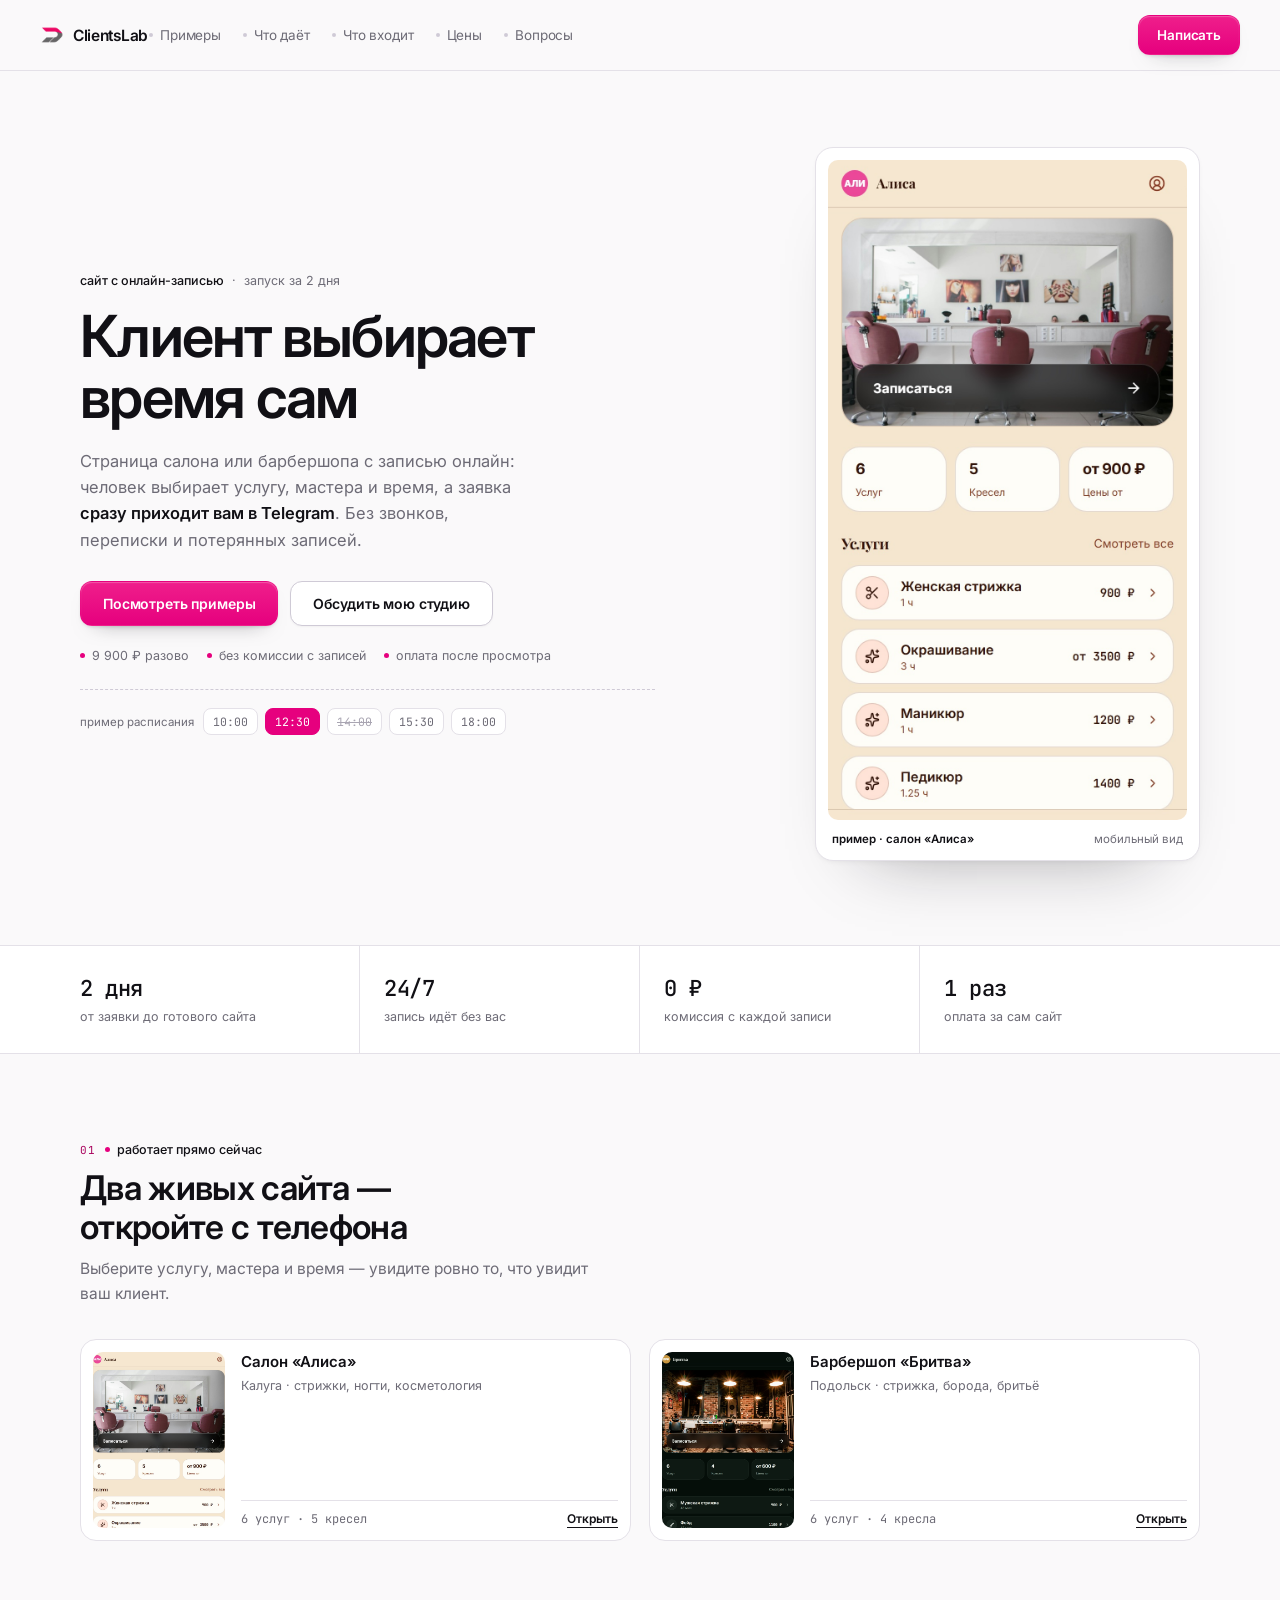
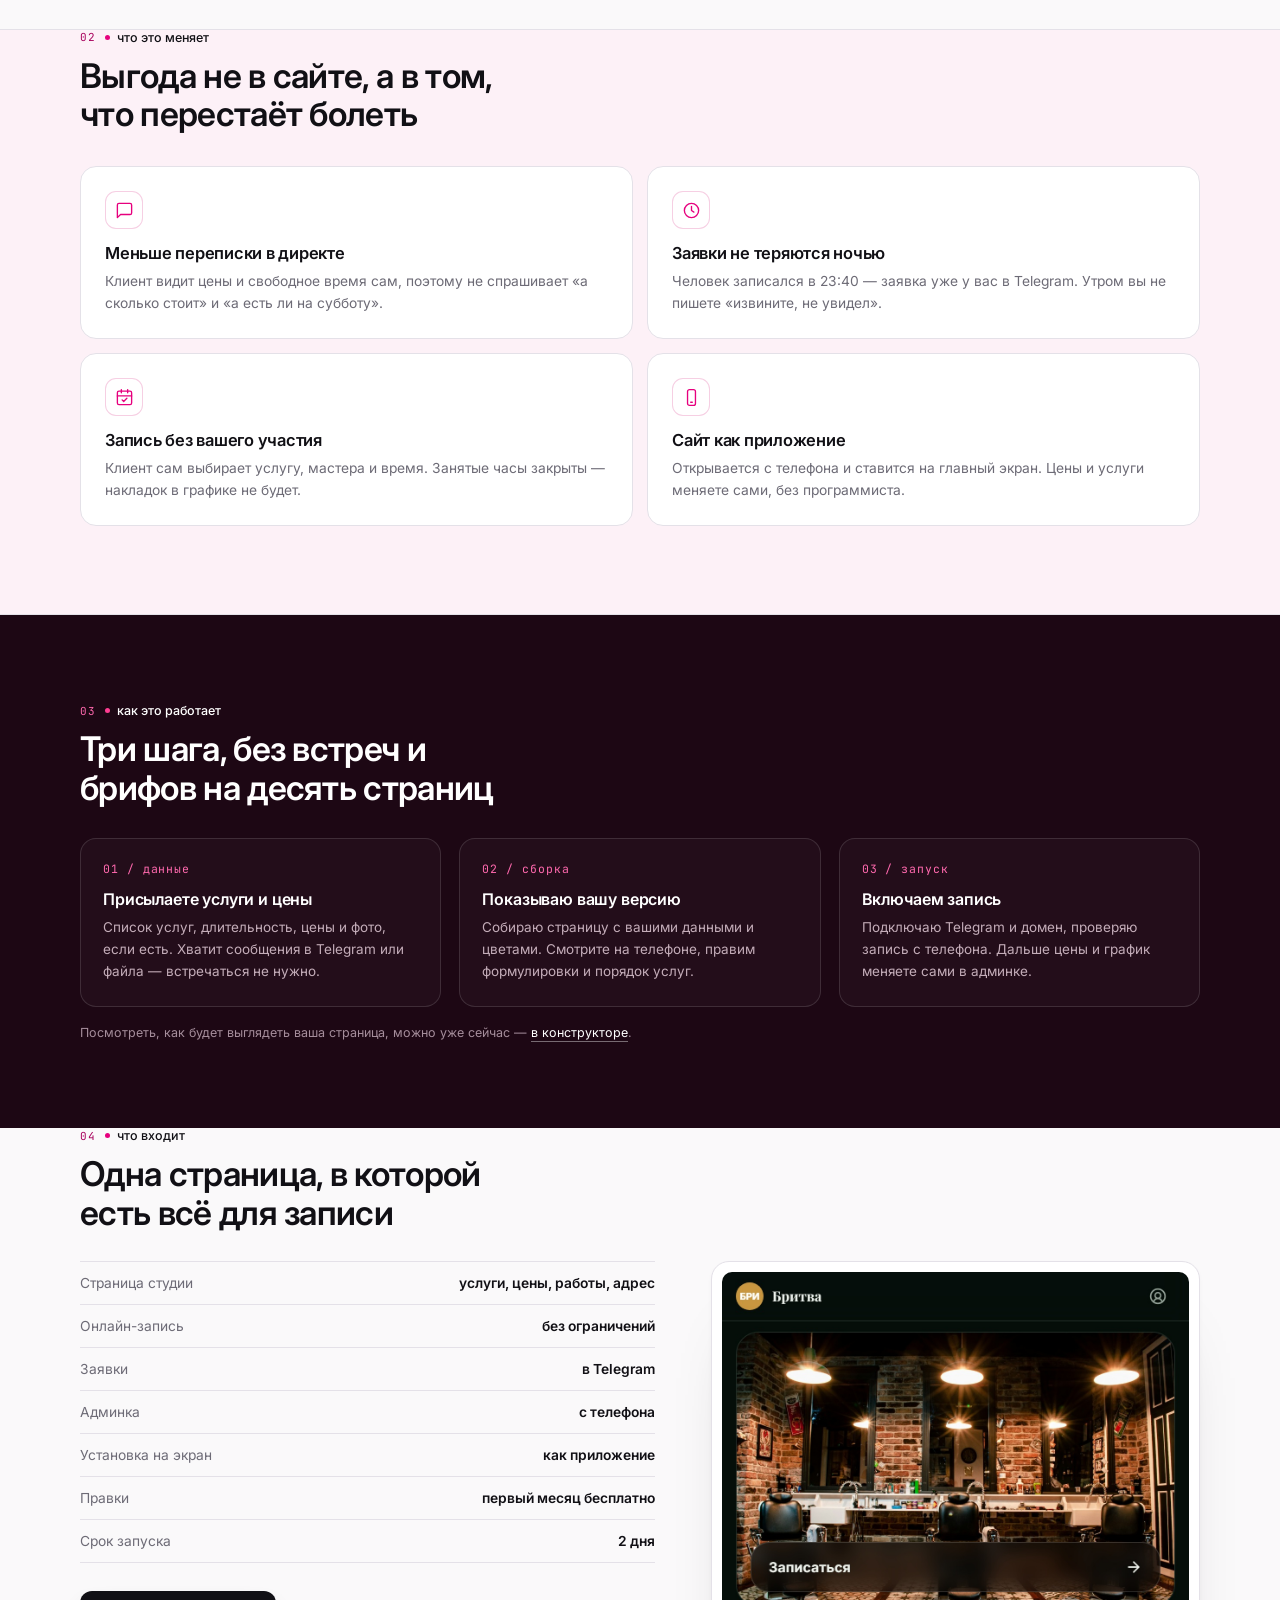
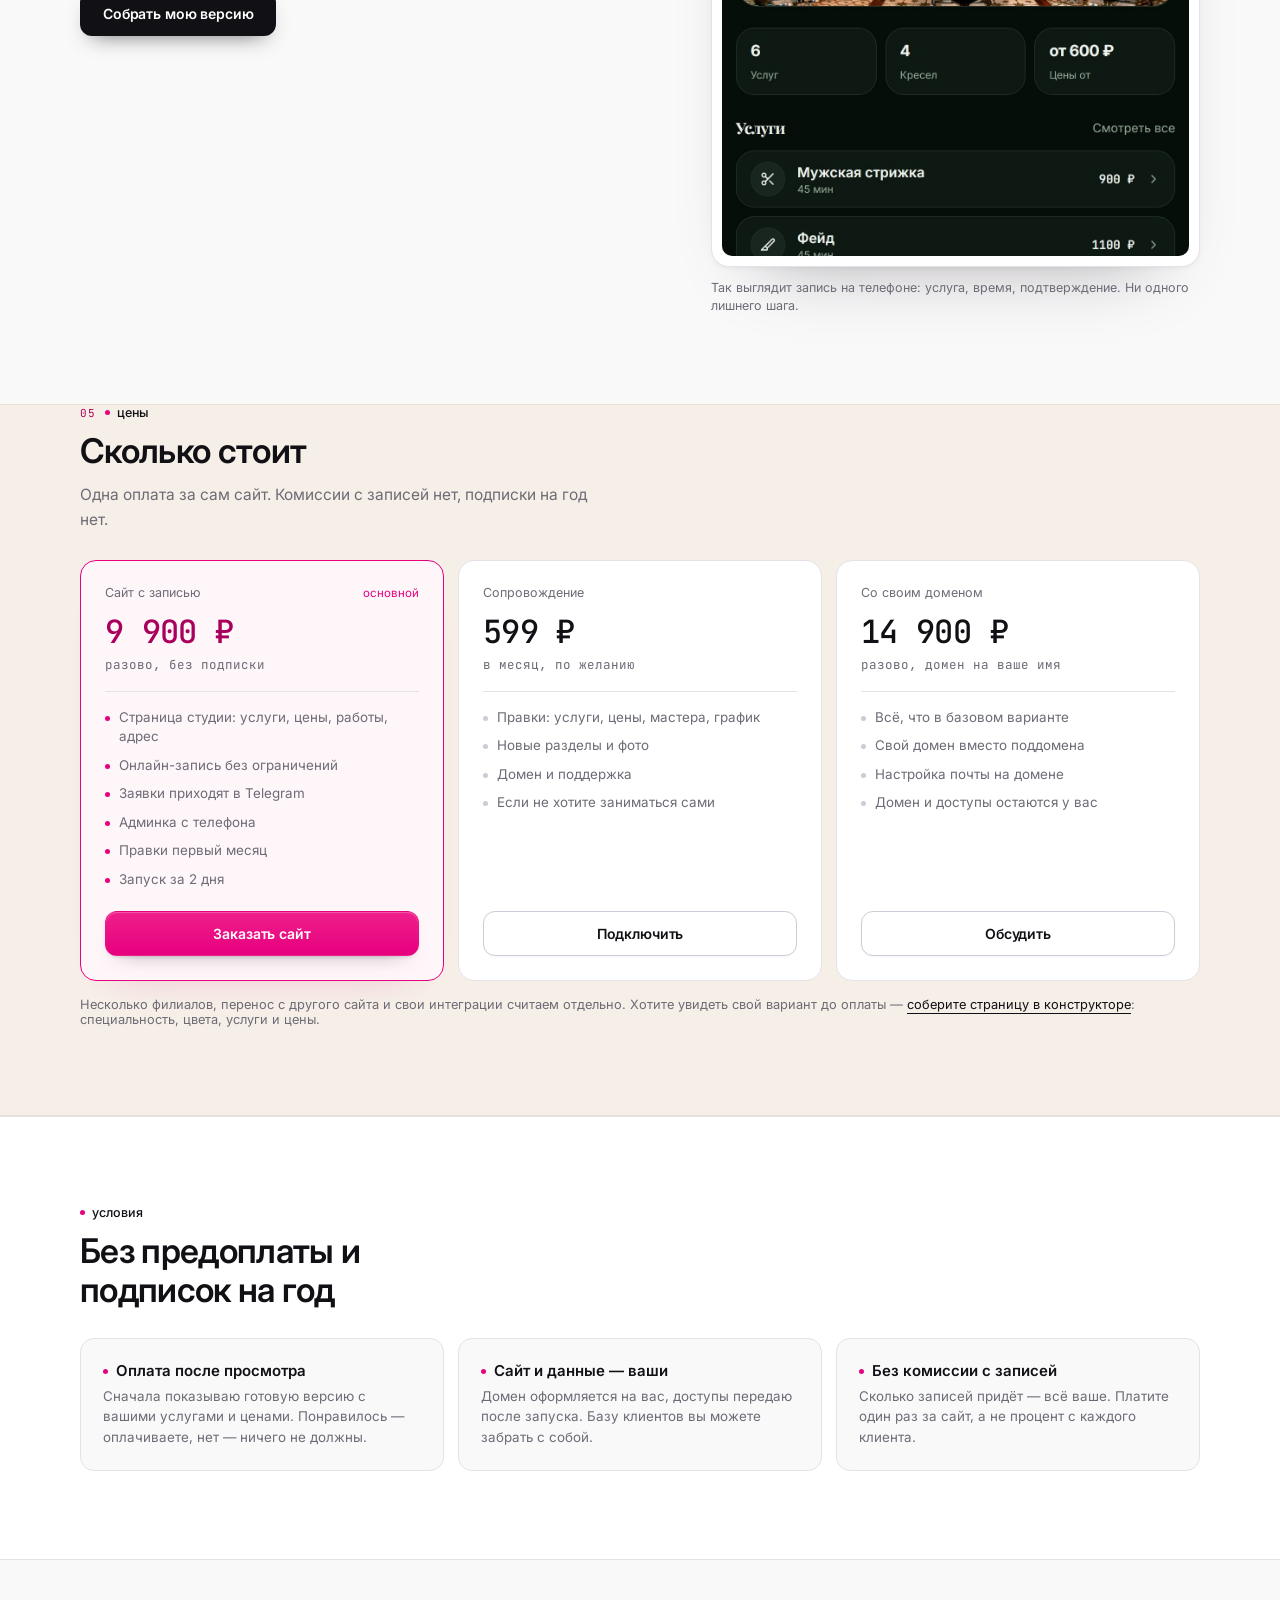
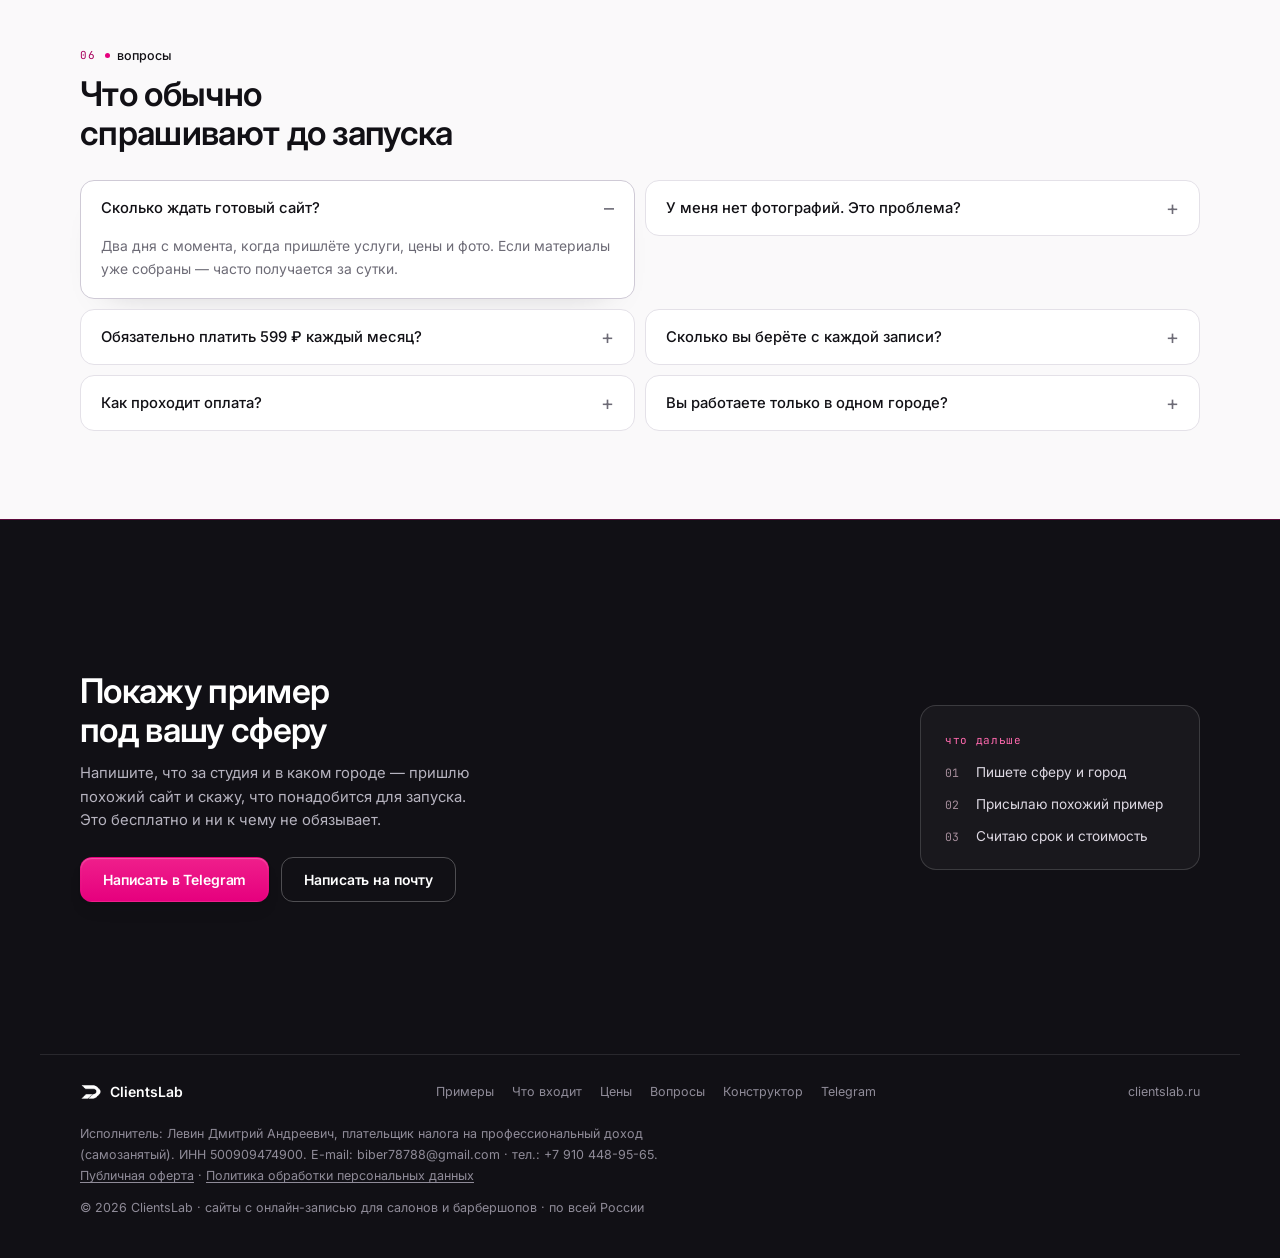
==== commit 9779d303: "mobile: one-line nav and static header at 390px" ====
--- a/index.html
+++ b/index.html
@@ -224,16 +224,19 @@
 
   /* ---------- 10. доработка: навигация, оттенки секций, детали ---------- */
   :root{--bg-2:#fdf1f7;--sand:#f6efe8;--plum:#1d0714;--acc-ink:#a8005c}
-  .hrow{height:auto;min-height:68px;flex-wrap:wrap;padding:10px 0;gap:14px}
-  .nav{display:flex;flex:1 1 100%;min-width:0;order:3;gap:6px 16px;margin-left:0;flex-wrap:wrap;font-size:13px;padding-bottom:2px}
-  .nav a{display:flex;align-items:center;padding:4px 0}
-  .nav a::before{content:"";width:4px;height:4px;border-radius:50%;background:var(--line-2);margin-right:7px;transition:background .16s}
+  .hrow{height:auto;min-height:62px;flex-wrap:wrap;padding:8px 0;gap:10px}
+  .nav{display:flex;flex:1 1 100%;min-width:0;order:3;gap:0 15px;margin-left:0;flex-wrap:nowrap;overflow-x:auto;scrollbar-width:none;-ms-overflow-style:none;font-size:12.5px;letter-spacing:-.01em;padding:0 0 3px}
+  .nav::-webkit-scrollbar{display:none}
+  .nav a{display:flex;align-items:center;flex:0 0 auto;padding:3px 0;white-space:nowrap}
+  .nav a::before{content:"";display:none;width:4px;height:4px;border-radius:50%;background:var(--line-2);margin-right:7px;transition:background .16s}
   .nav a:hover{color:var(--acc-ink);border-color:var(--acc-ink)}
   .nav a:hover::before{background:var(--acc)}
   .hcta{margin-left:auto}
+  @media(max-width:899px){header{position:static}section[id],div[id]{scroll-margin-top:12px}}
   @media(min-width:900px){
     .hrow{height:70px;min-height:0;flex-wrap:nowrap;padding:0;gap:22px}
     .nav{order:0;width:auto;margin-left:auto;overflow:visible;gap:22px;font-size:13.5px;padding-bottom:0}
+    .nav a::before{display:block}
   }
 
   .slots{display:flex;align-items:center;gap:7px;flex-wrap:wrap;margin-top:26px;padding-top:18px;border-top:1px dashed var(--line-2)}
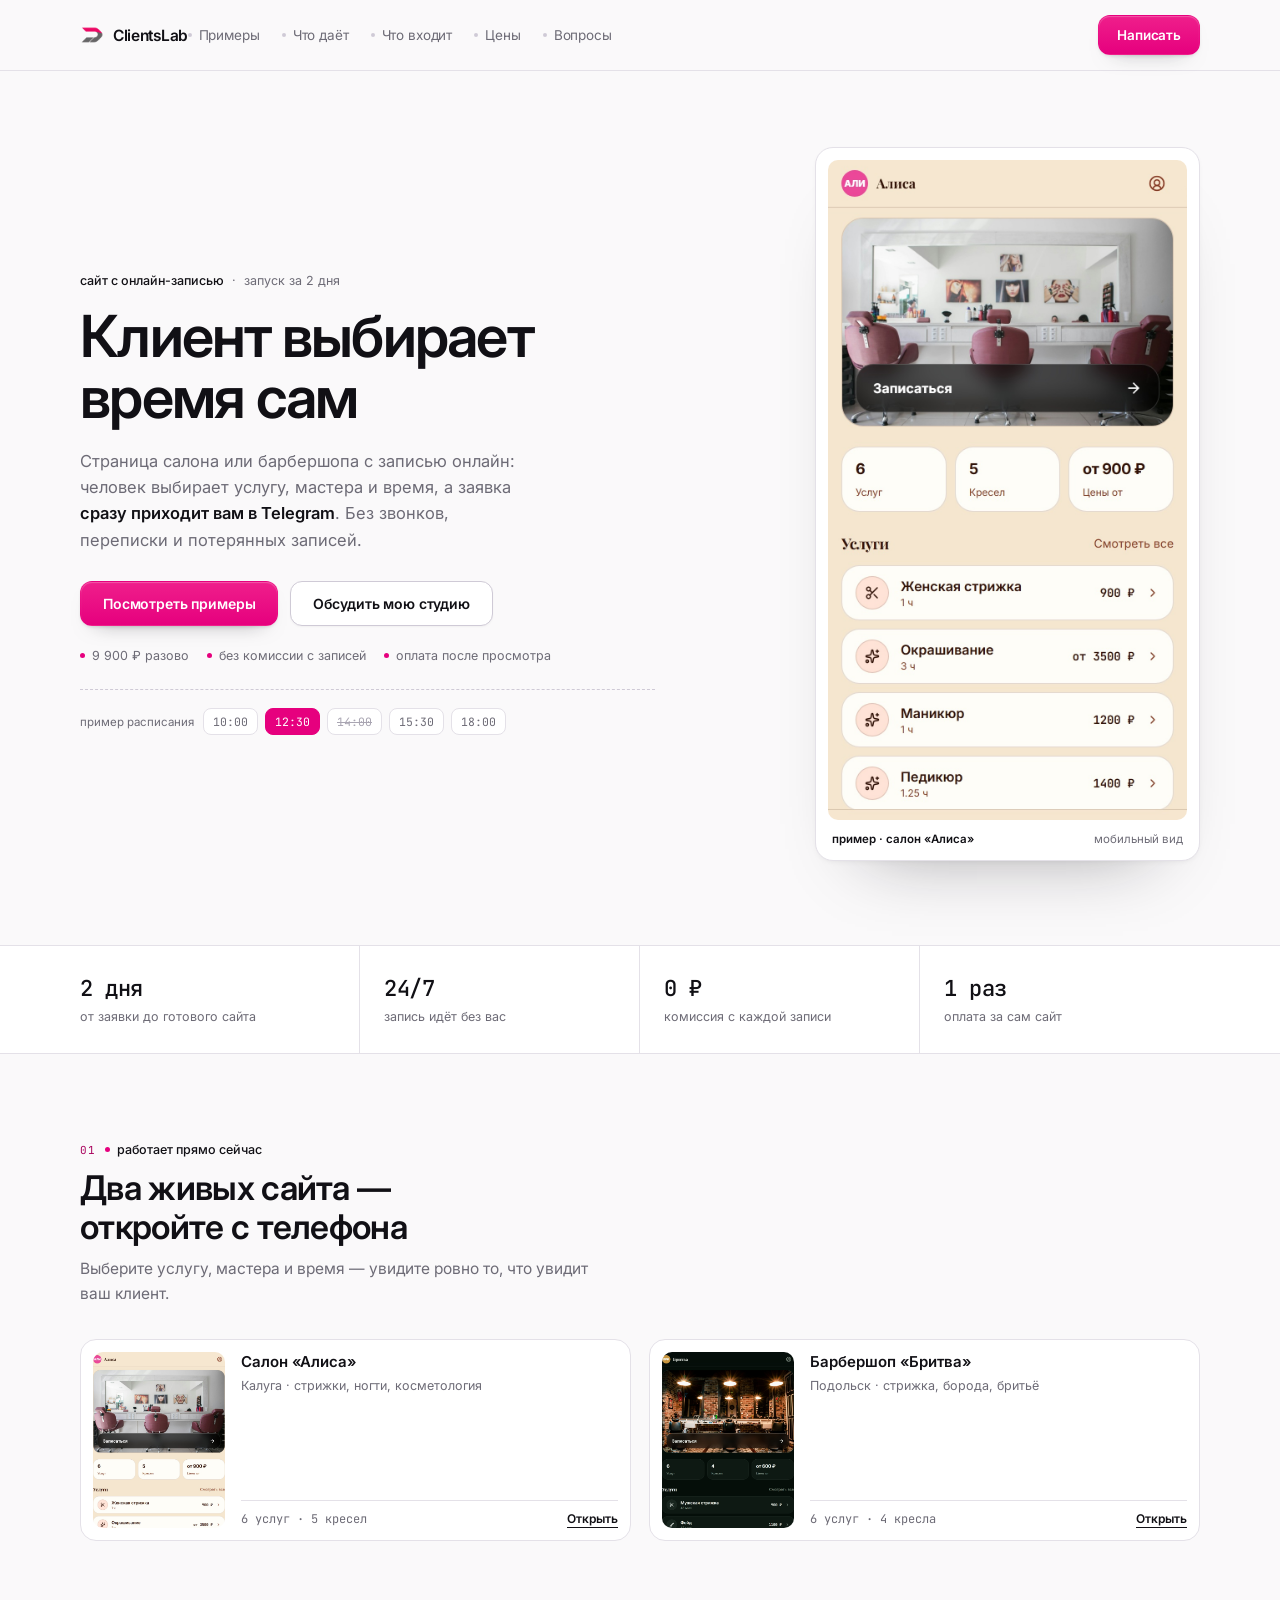
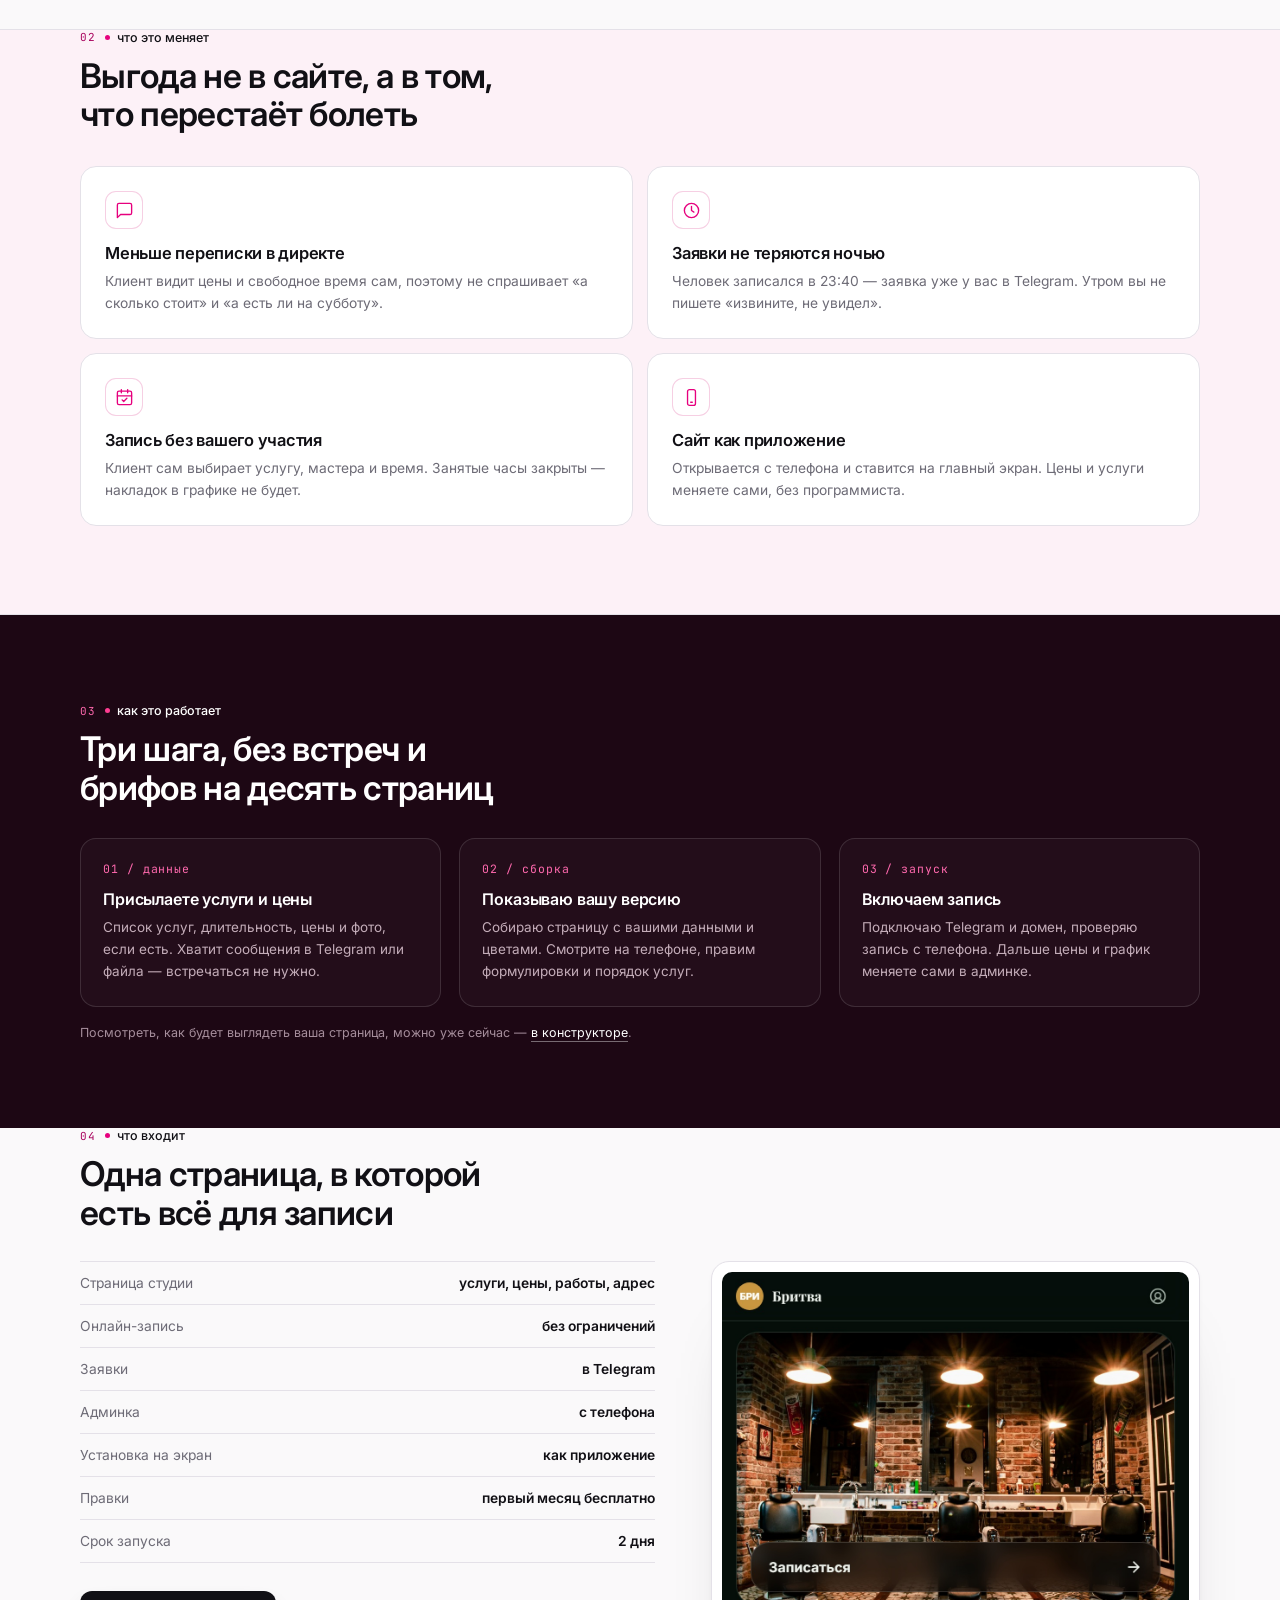
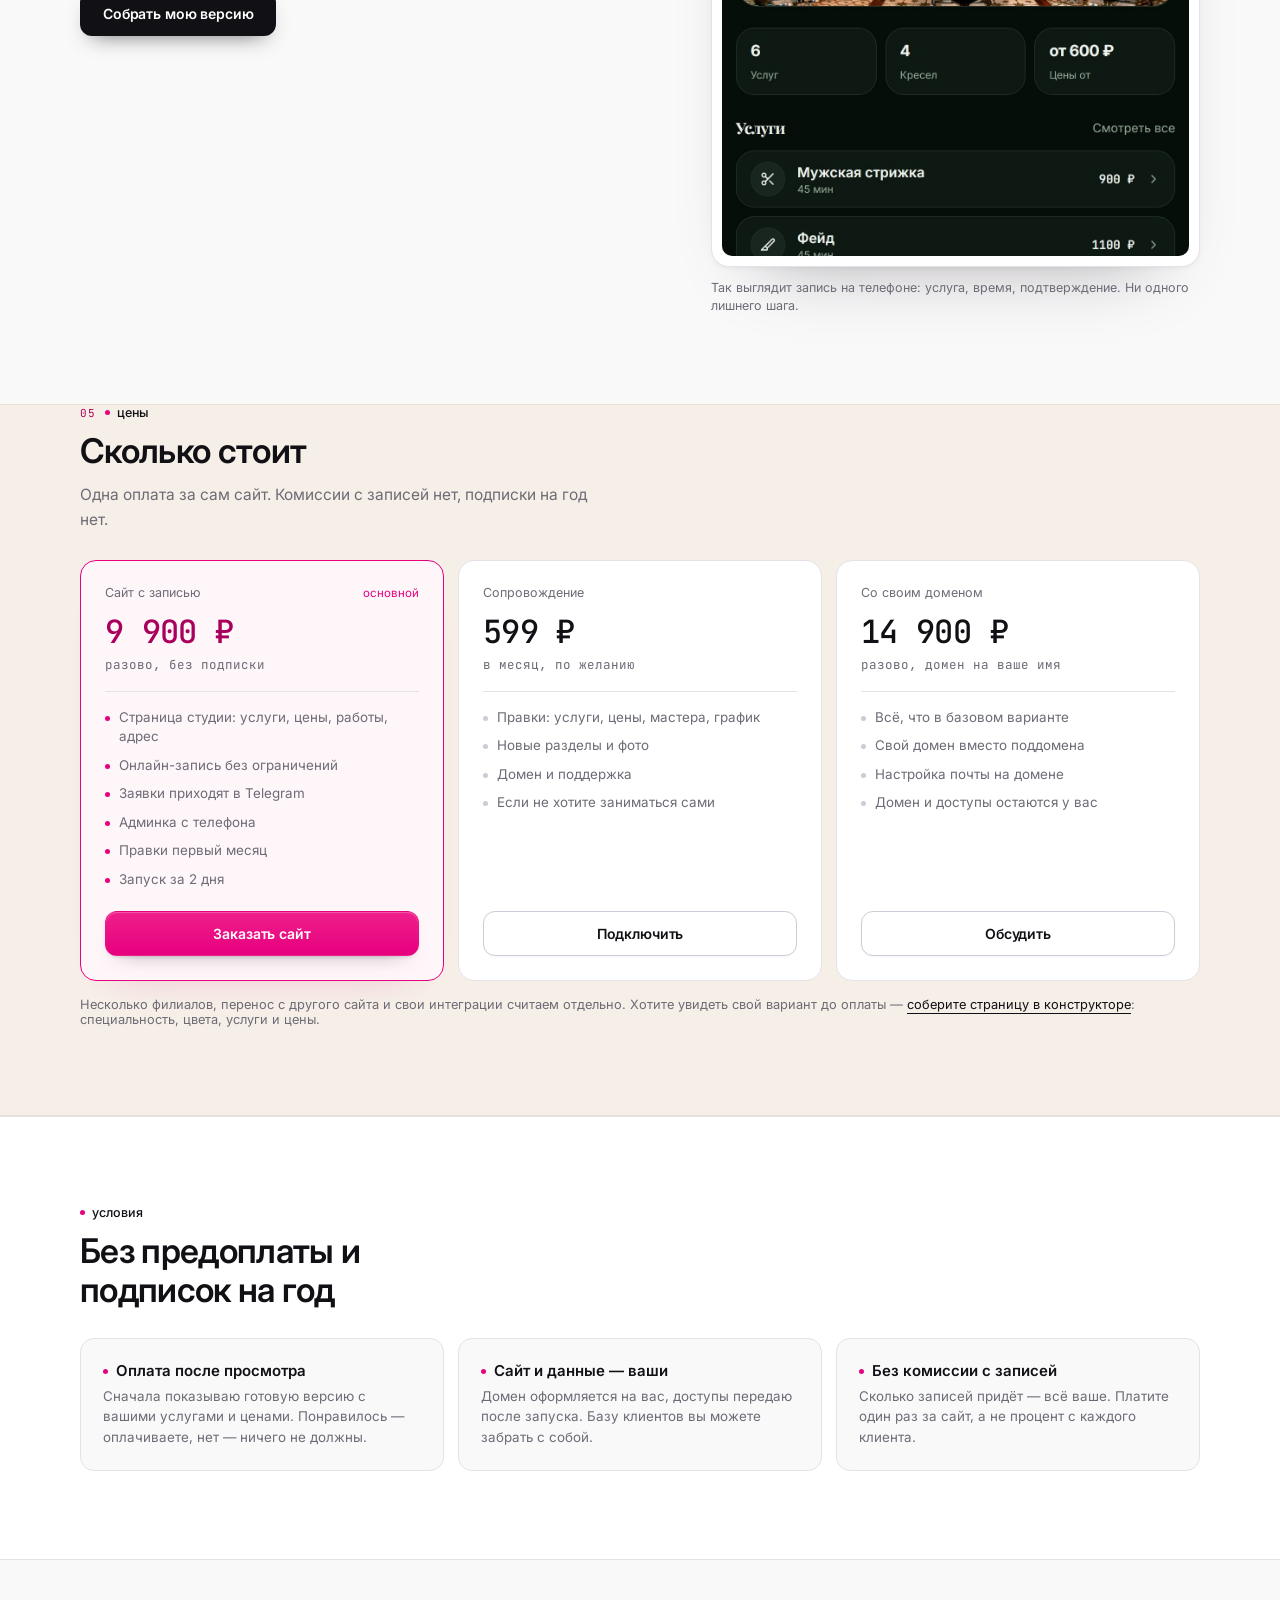
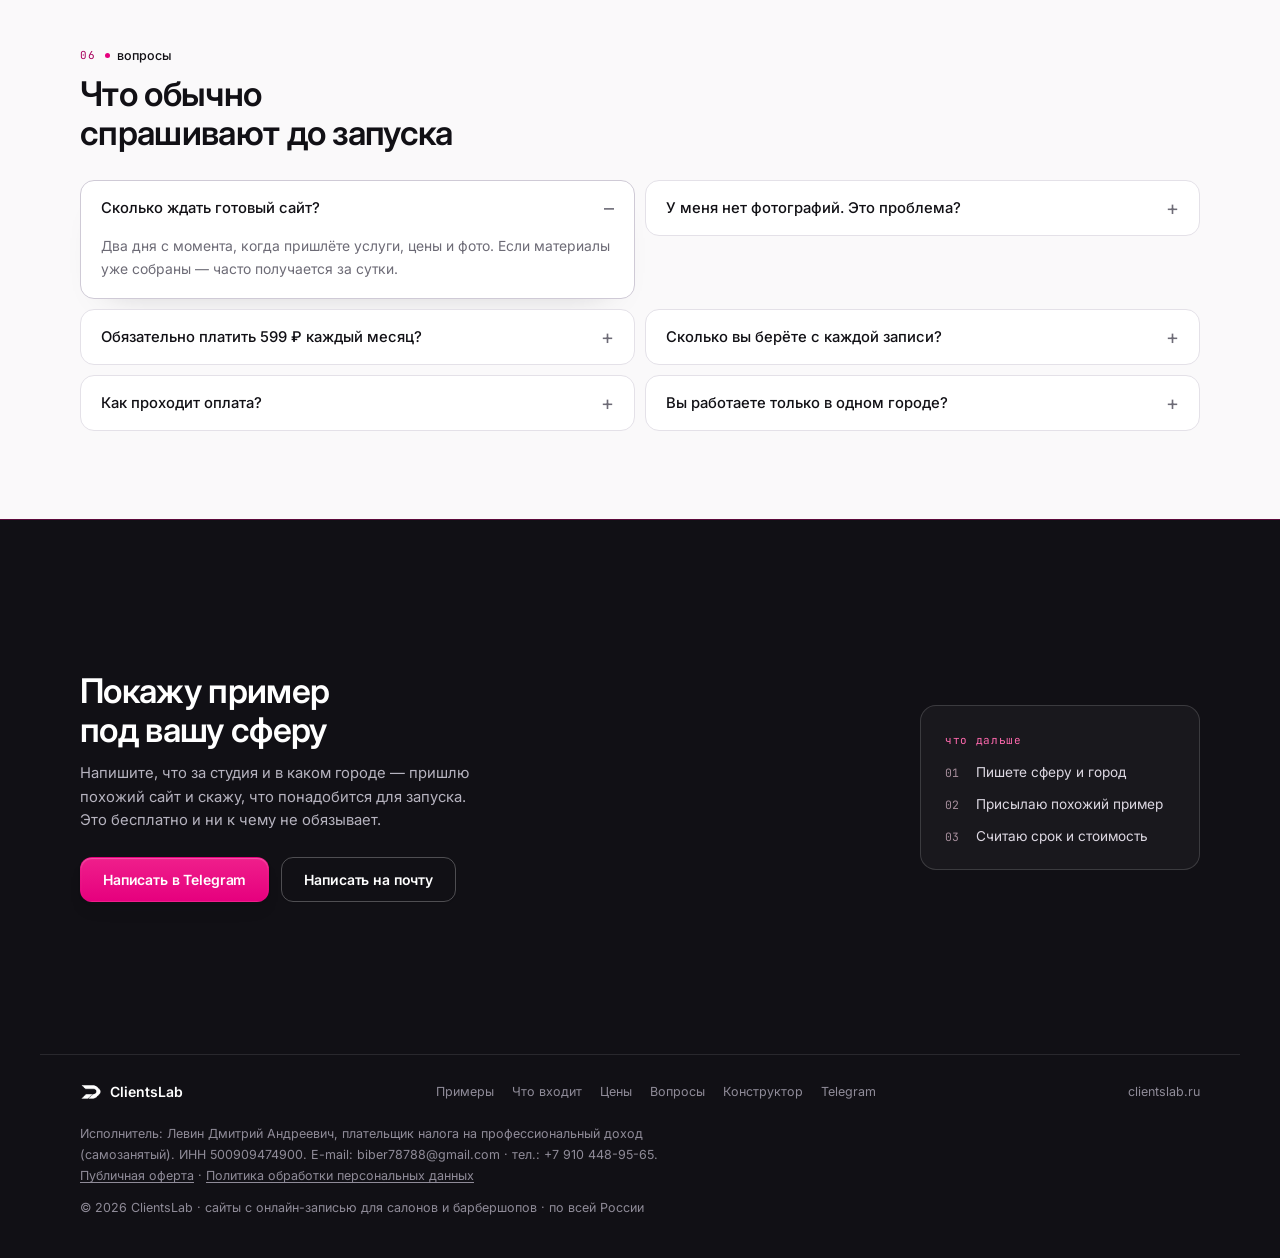
==== commit 4d2817fc: "mobile: header gutters on 390px" ====
--- a/index.html
+++ b/index.html
@@ -224,7 +224,7 @@
 
   /* ---------- 10. доработка: навигация, оттенки секций, детали ---------- */
   :root{--bg-2:#fdf1f7;--sand:#f6efe8;--plum:#1d0714;--acc-ink:#a8005c}
-  .hrow{height:auto;min-height:62px;flex-wrap:wrap;padding:8px 0;gap:10px}
+  .hrow{height:auto;min-height:62px;flex-wrap:wrap;padding-top:8px;padding-bottom:8px;gap:10px}
   .nav{display:flex;flex:1 1 100%;min-width:0;order:3;gap:0 15px;margin-left:0;flex-wrap:nowrap;overflow-x:auto;scrollbar-width:none;-ms-overflow-style:none;font-size:12.5px;letter-spacing:-.01em;padding:0 0 3px}
   .nav::-webkit-scrollbar{display:none}
   .nav a{display:flex;align-items:center;flex:0 0 auto;padding:3px 0;white-space:nowrap}
@@ -233,8 +233,9 @@
   .nav a:hover::before{background:var(--acc)}
   .hcta{margin-left:auto}
   @media(max-width:899px){header{position:static}section[id],div[id]{scroll-margin-top:12px}}
+  @media(max-width:480px){.hero-note{flex-direction:column;align-items:flex-start;gap:7px}.hero .cta-row .btn{width:100%}}
   @media(min-width:900px){
-    .hrow{height:70px;min-height:0;flex-wrap:nowrap;padding:0;gap:22px}
+    .hrow{height:70px;min-height:0;flex-wrap:nowrap;padding-top:0;padding-bottom:0;gap:22px}
     .nav{order:0;width:auto;margin-left:auto;overflow:visible;gap:22px;font-size:13.5px;padding-bottom:0}
     .nav a::before{display:block}
   }
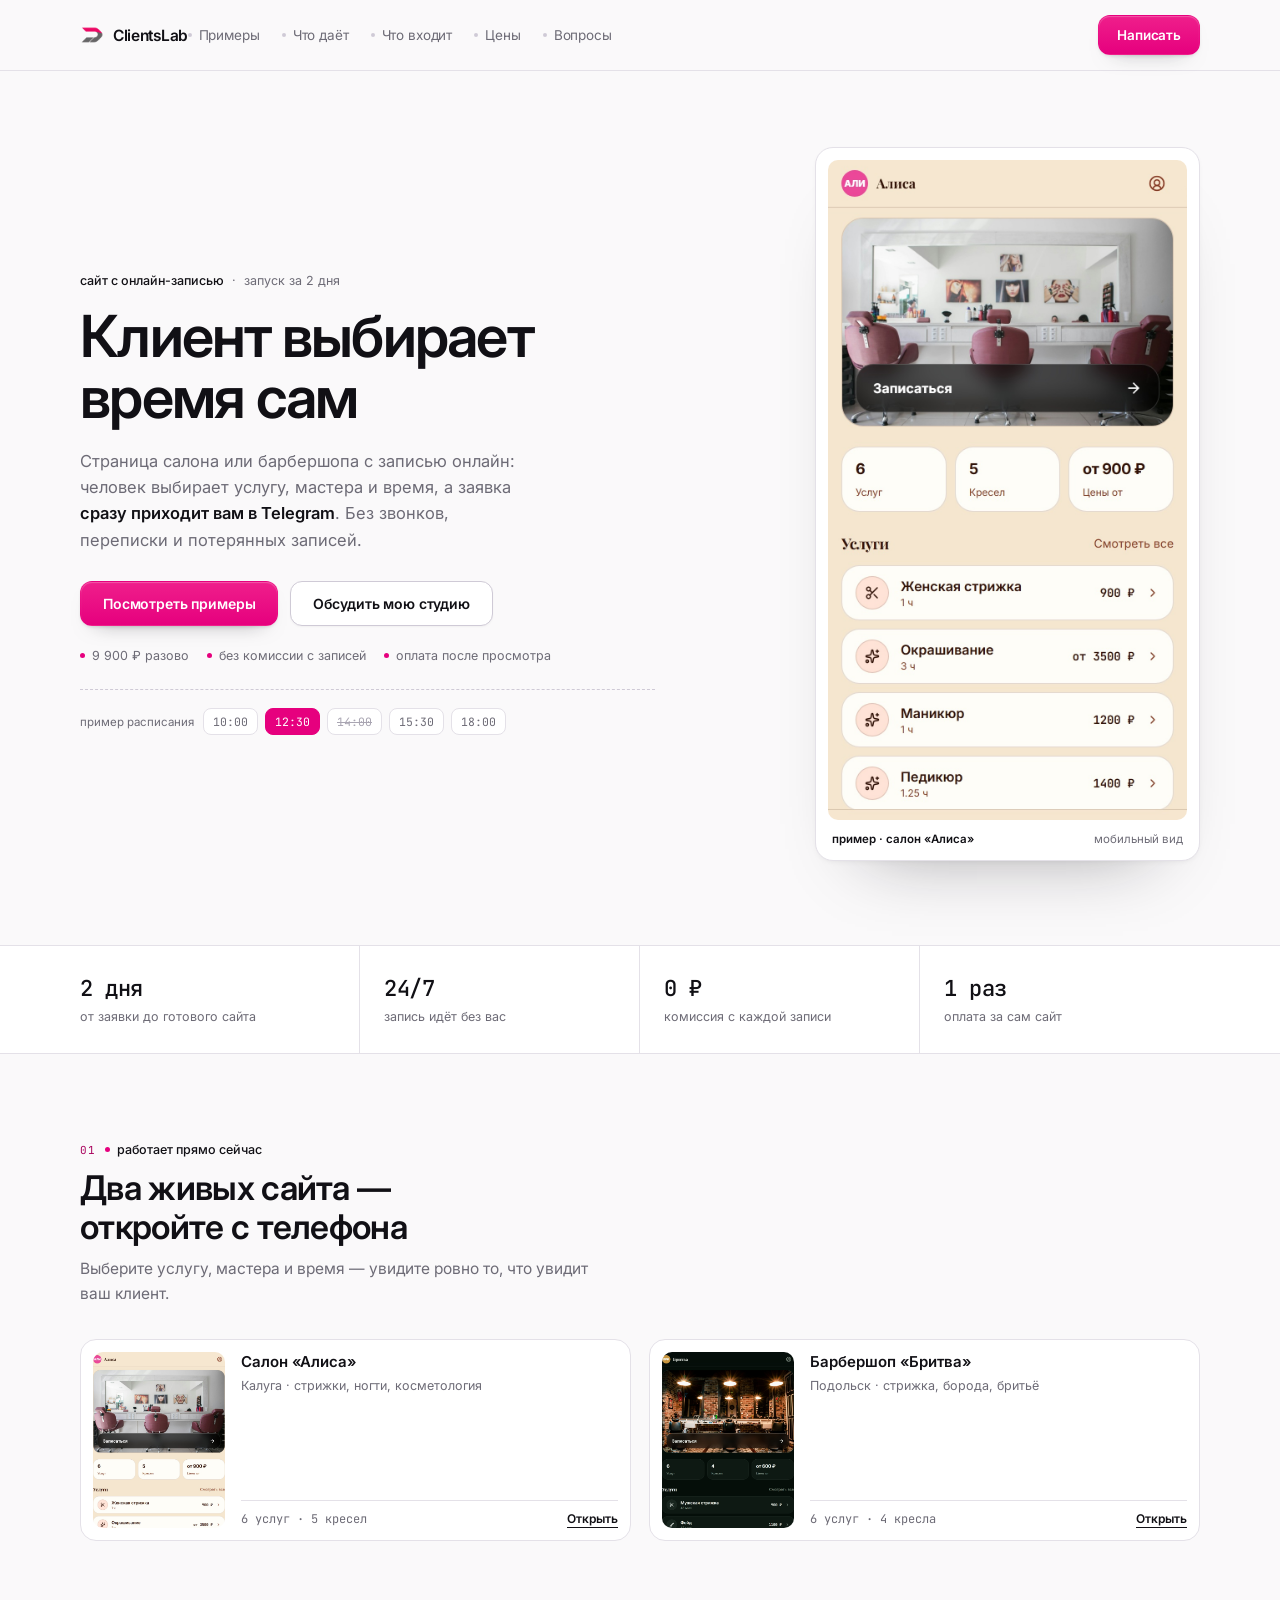
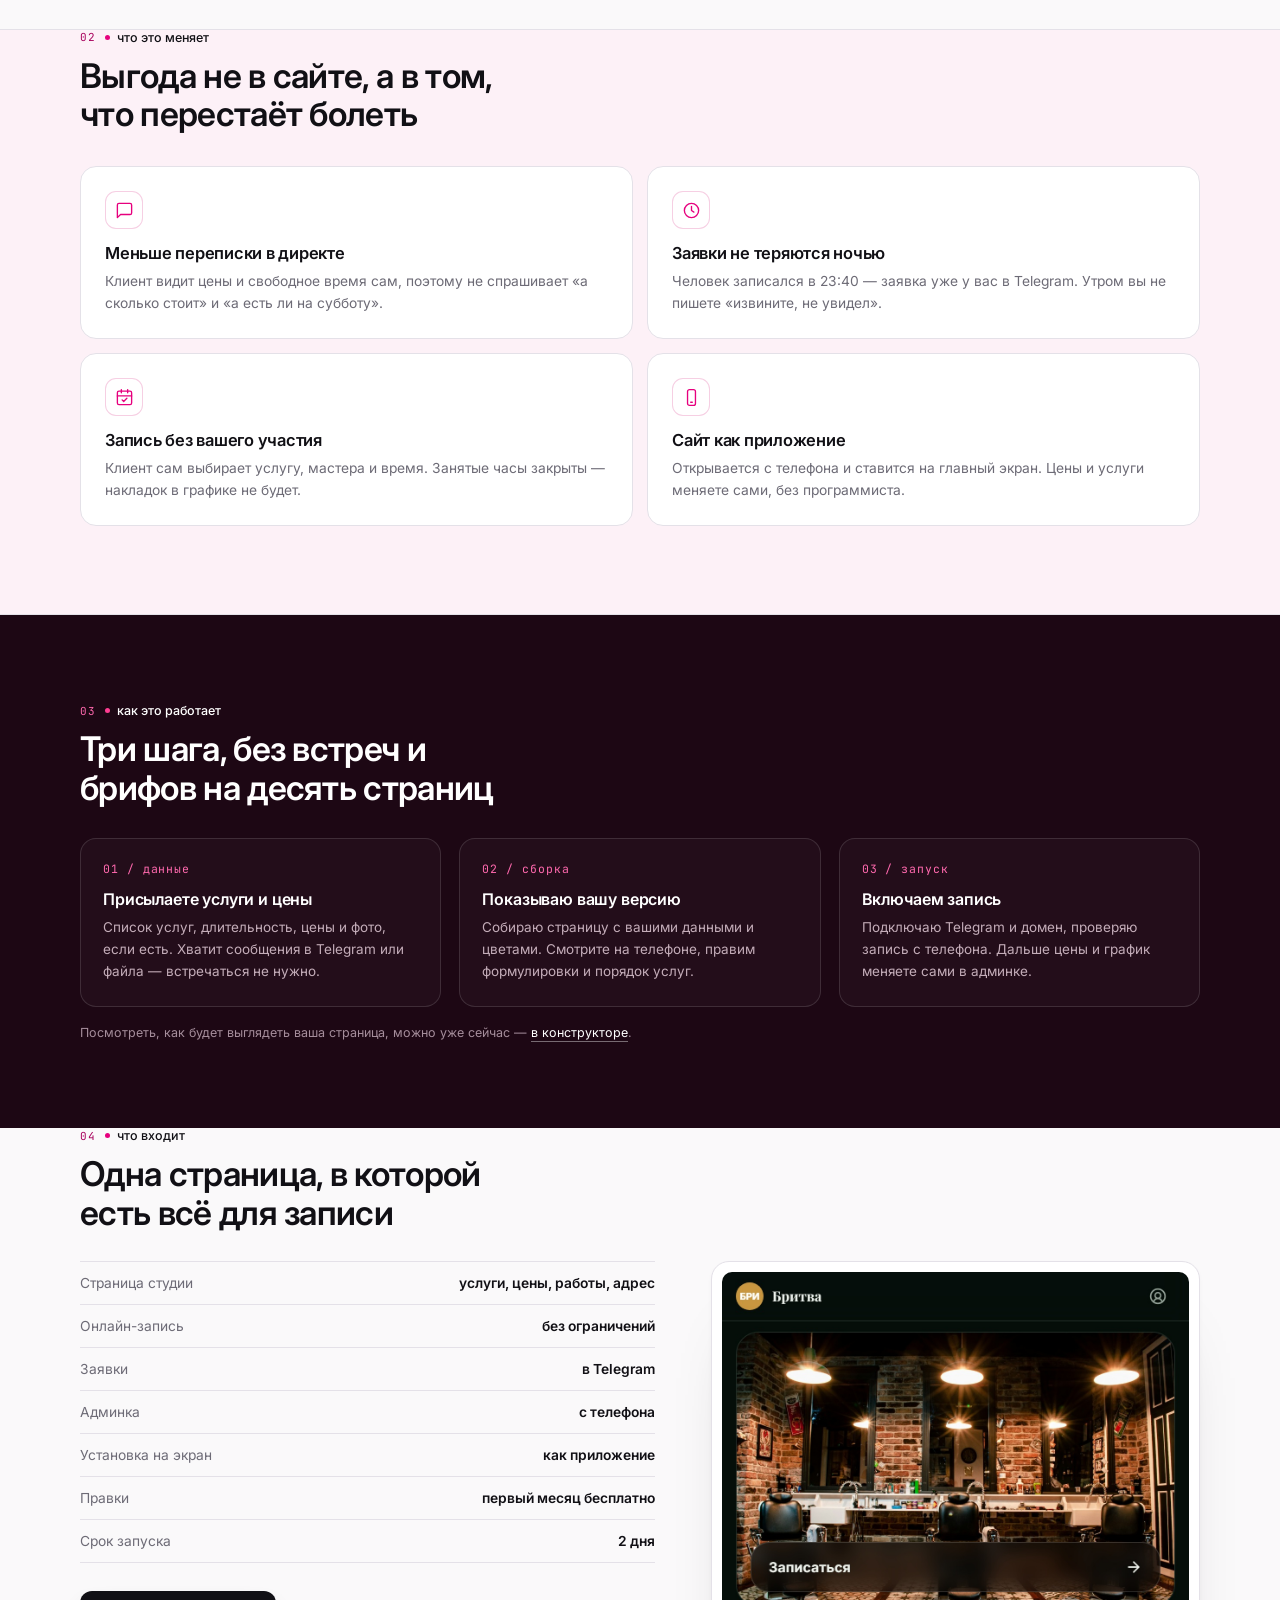
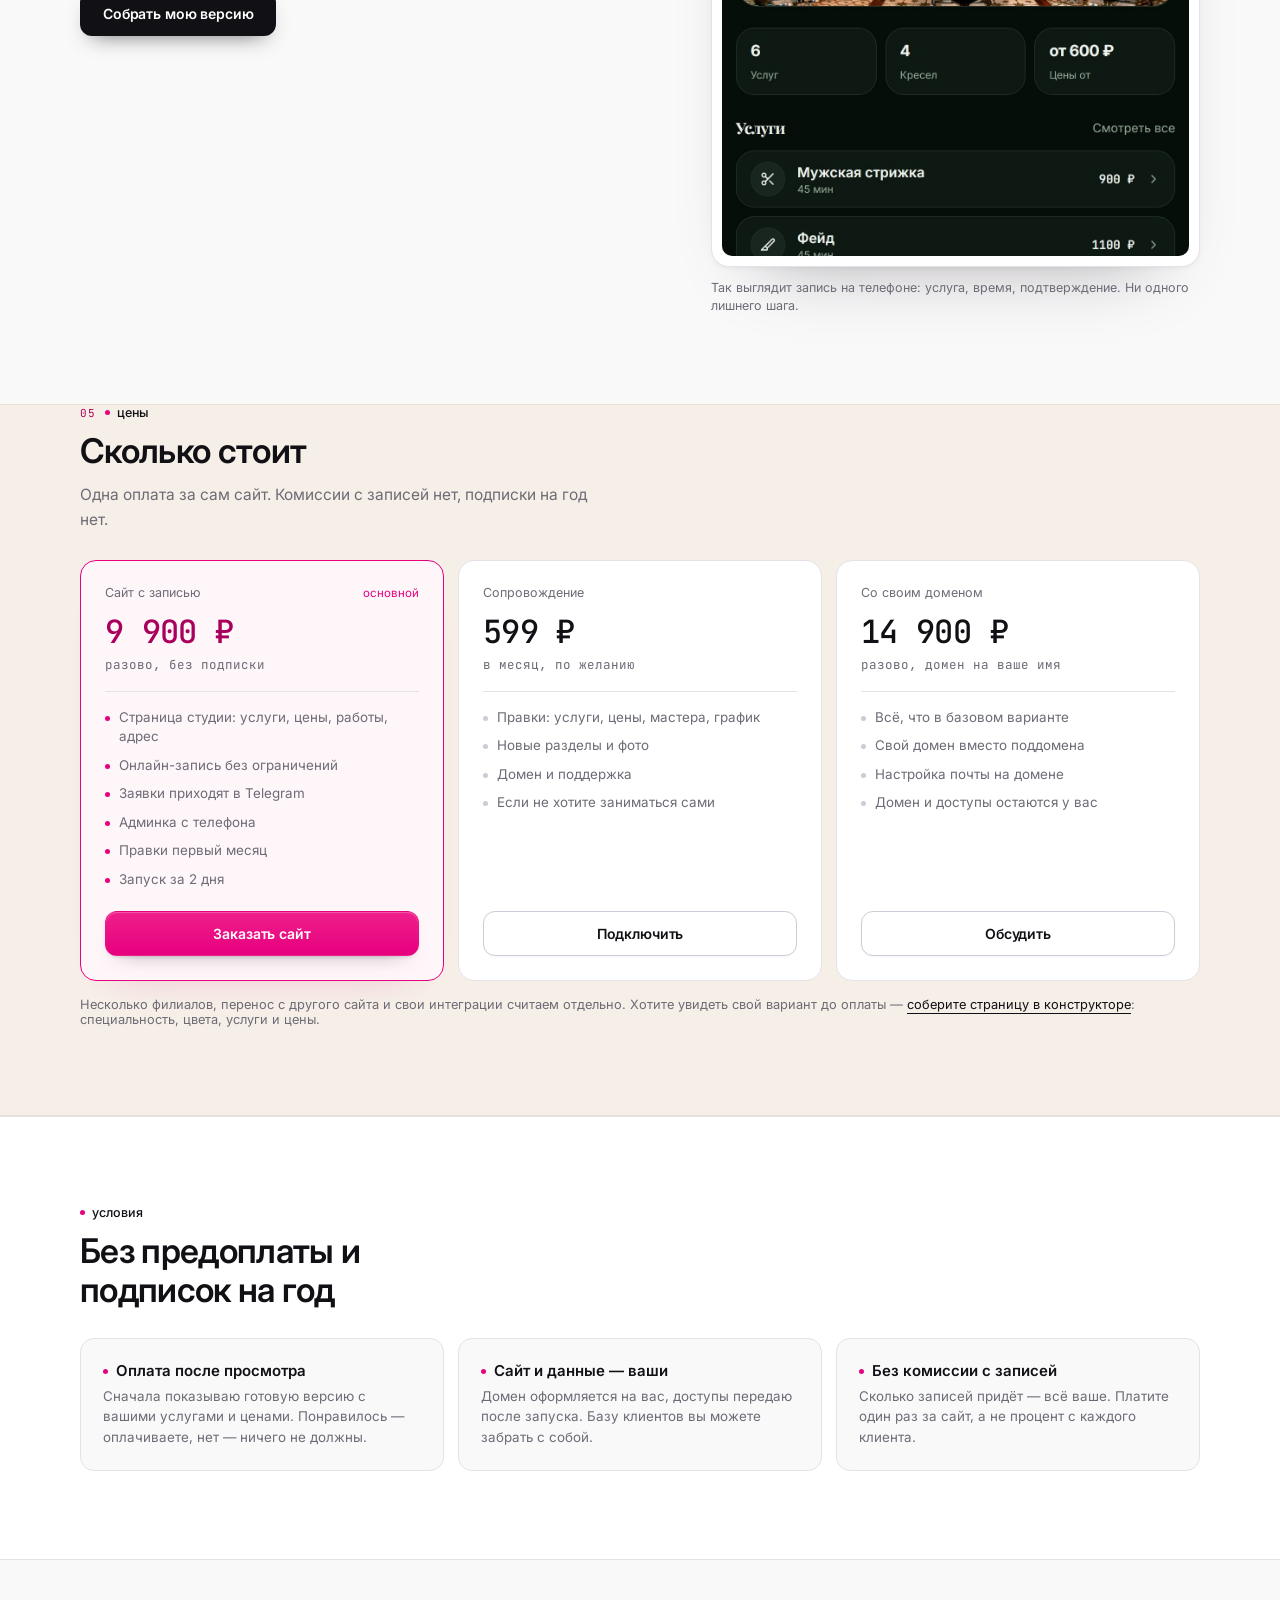
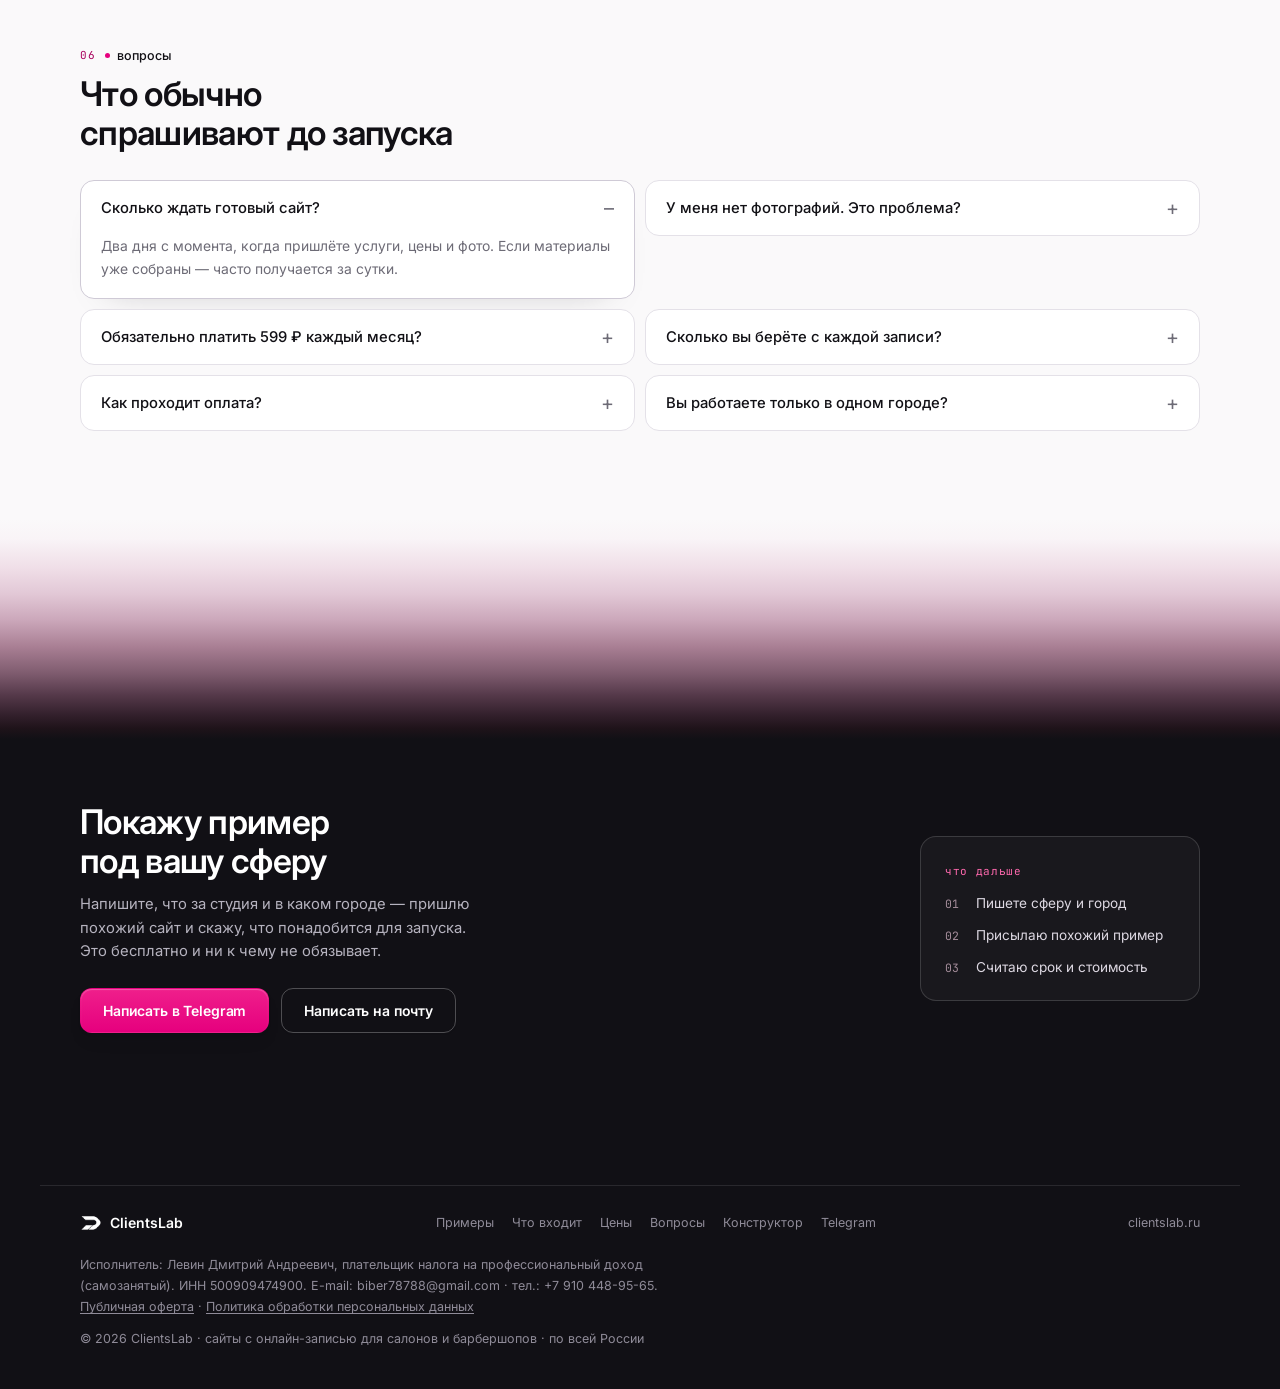
==== commit b01fa067: "landing: soft light-to-dark transition above final CTA" ====
--- a/index.html
+++ b/index.html
@@ -276,7 +276,14 @@
   .plan-main:hover{border-color:var(--acc)}
   .trust-item{position:relative}
   .trust-item b::before{content:"";display:inline-block;width:5px;height:5px;border-radius:50%;background:var(--acc);margin-right:8px;vertical-align:2px}
-  .final{border-top:1px solid rgba(230,0,126,.35)}
+  /* мягкий переход со светлого фона на тёмный финальный блок */
+  .final{
+    border-top:0;padding-top:220px;
+    background:linear-gradient(180deg,#faf9fa 0%,#f9f4f7 9%,#f0dfe8 22%,#e2c8d6 34%,#cba7ba 46%,#a97f94 58%,#7f5c6f 70%,#55394a 80%,#33202c 89%,#1f131a 95%,#111015 100%) top/100% 220px no-repeat,var(--ink);
+  }
+  @media(max-width:759px){
+    .final{padding-top:170px;background:linear-gradient(180deg,#faf9fa 0%,#f9f4f7 9%,#f0dfe8 22%,#e2c8d6 34%,#cba7ba 46%,#a97f94 58%,#7f5c6f 70%,#55394a 80%,#33202c 89%,#1f131a 95%,#111015 100%) top/100% 170px no-repeat,var(--ink)}
+  }
   .final .kicker{color:#b6b3bf}
 
   /* FAQ: заголовок слева, вопросы справа */
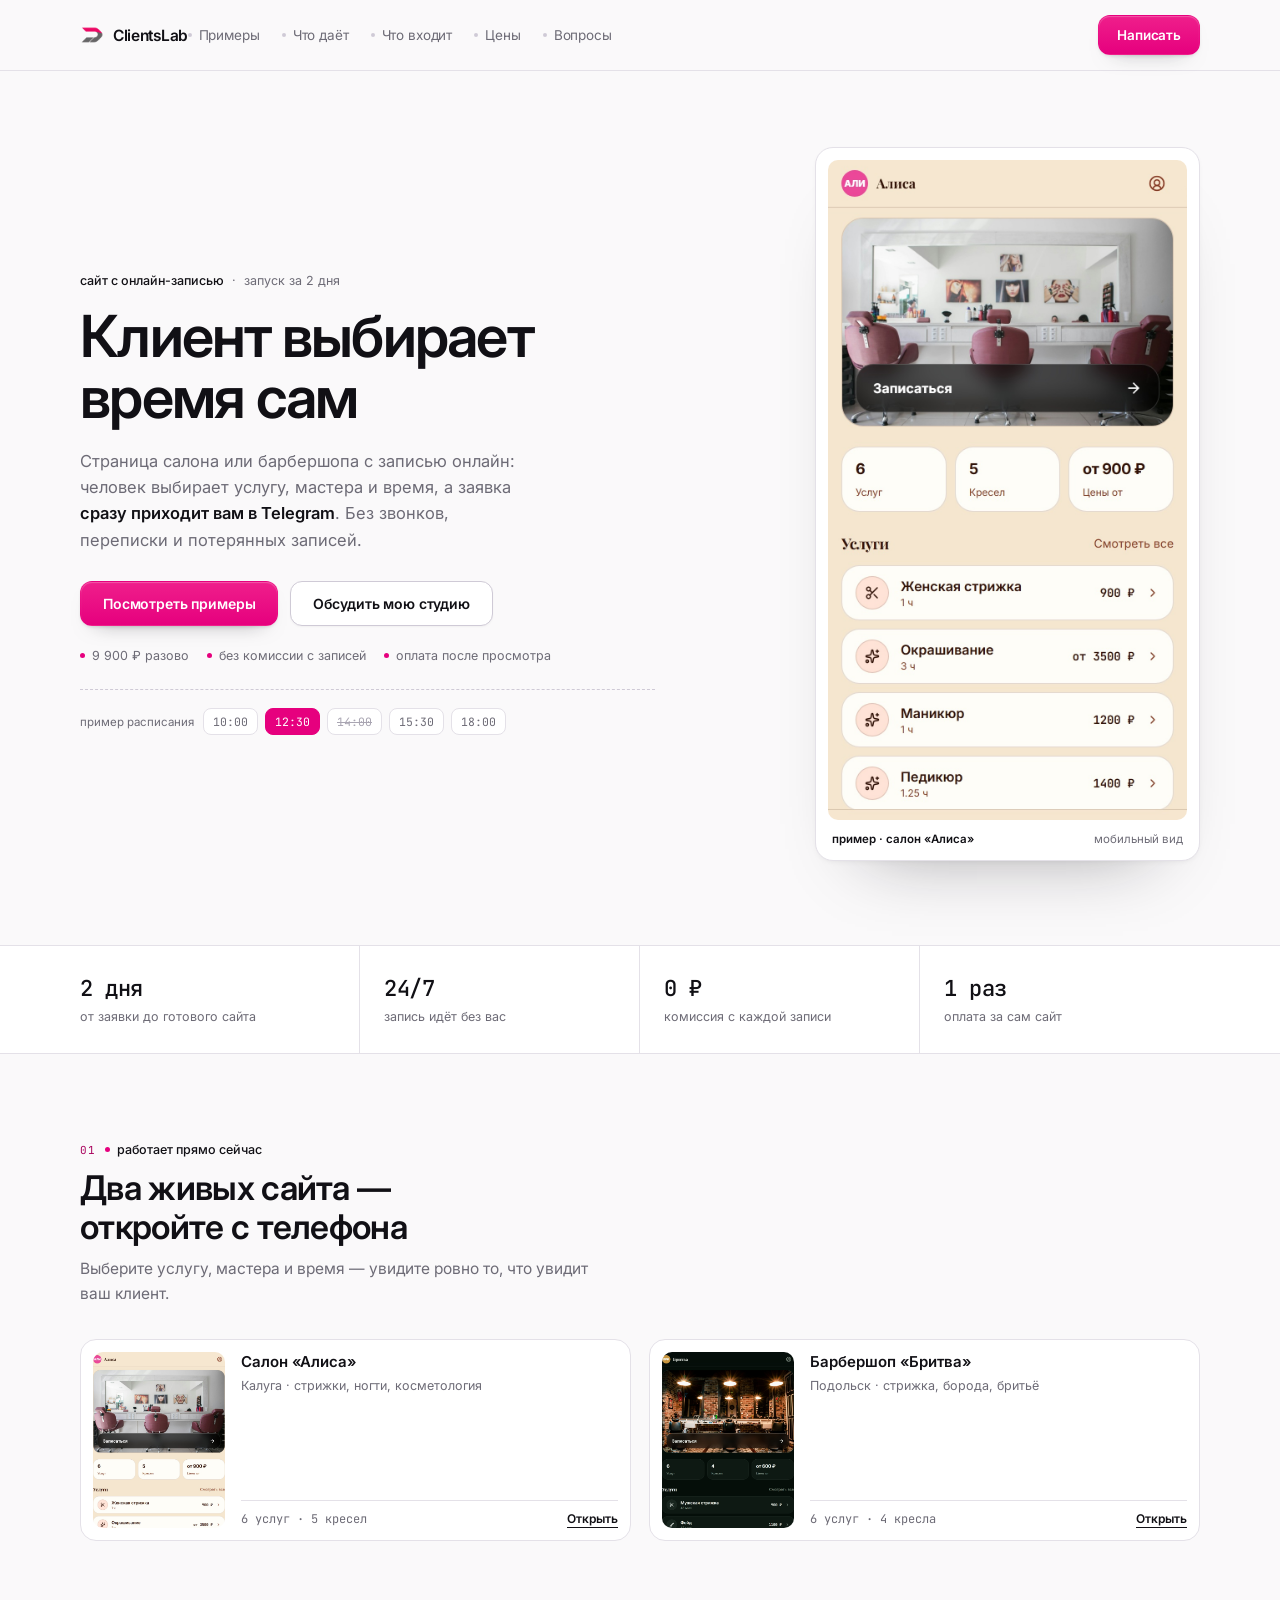
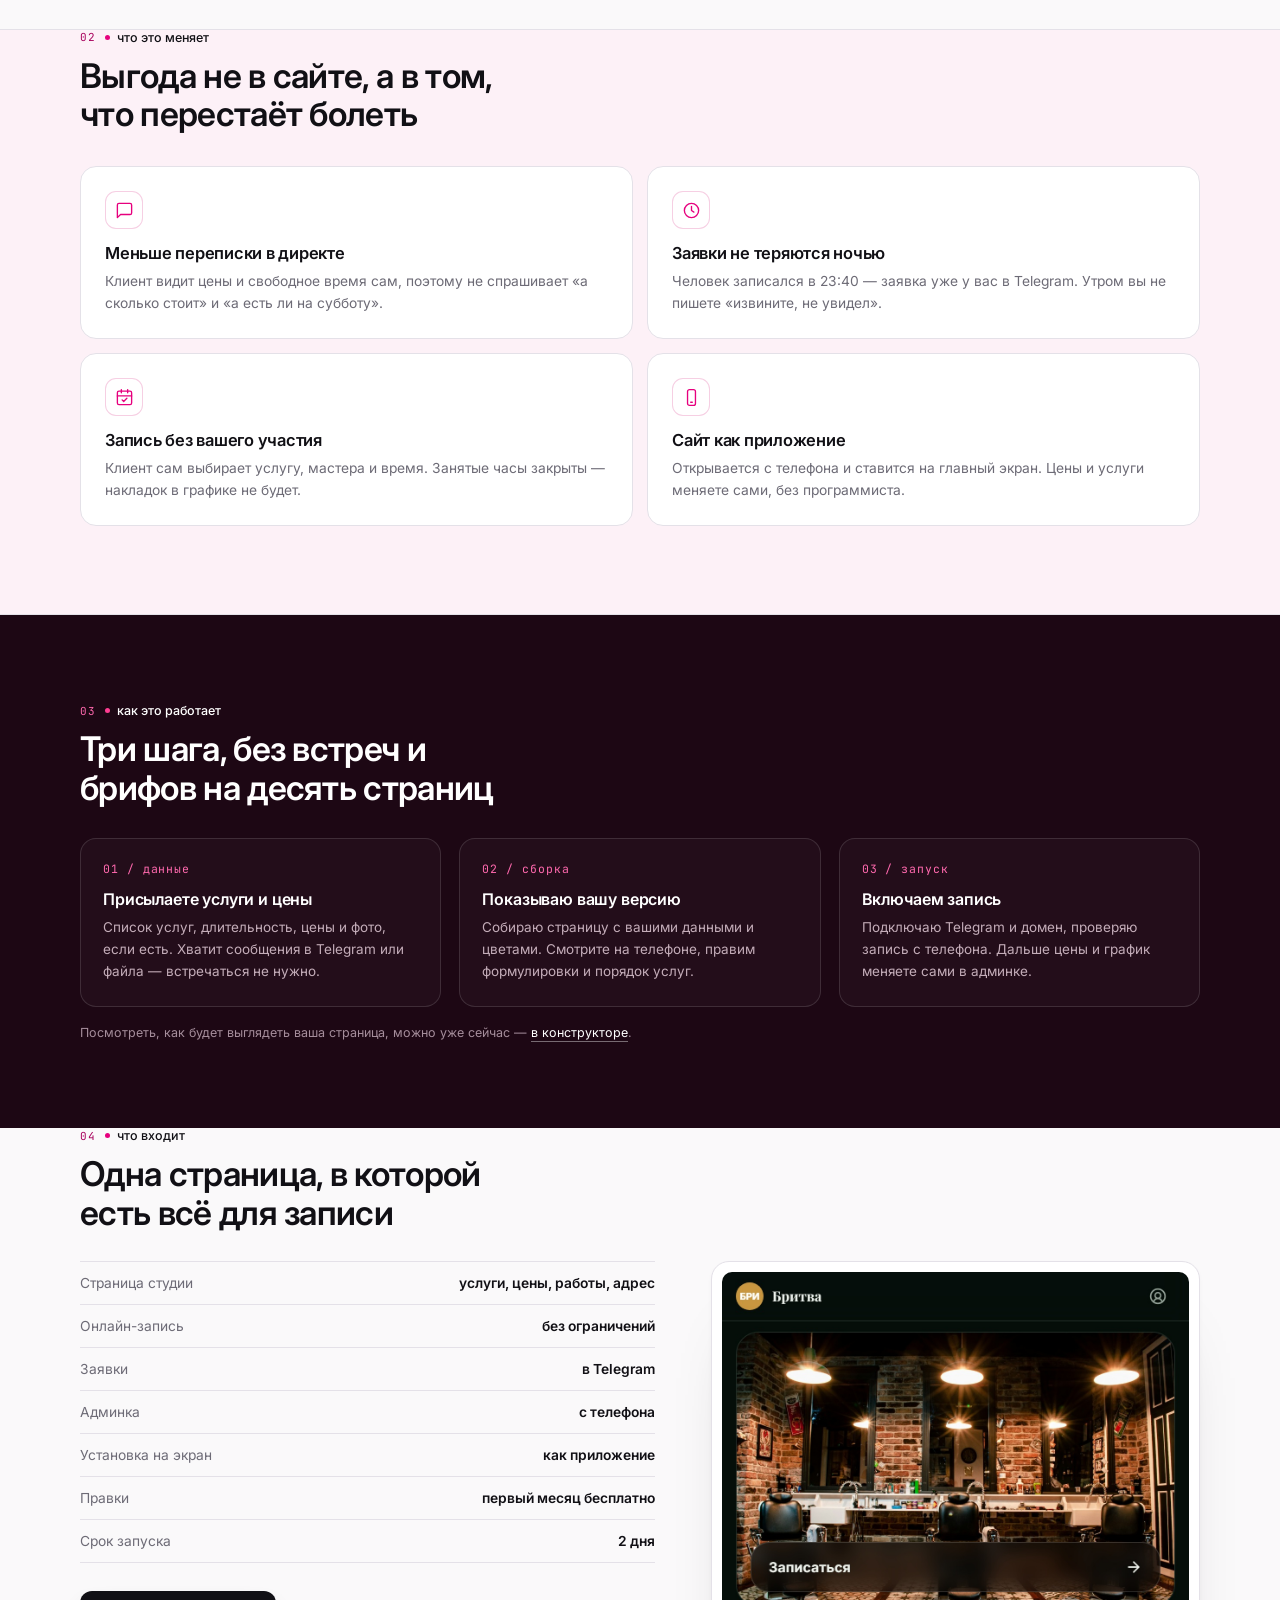
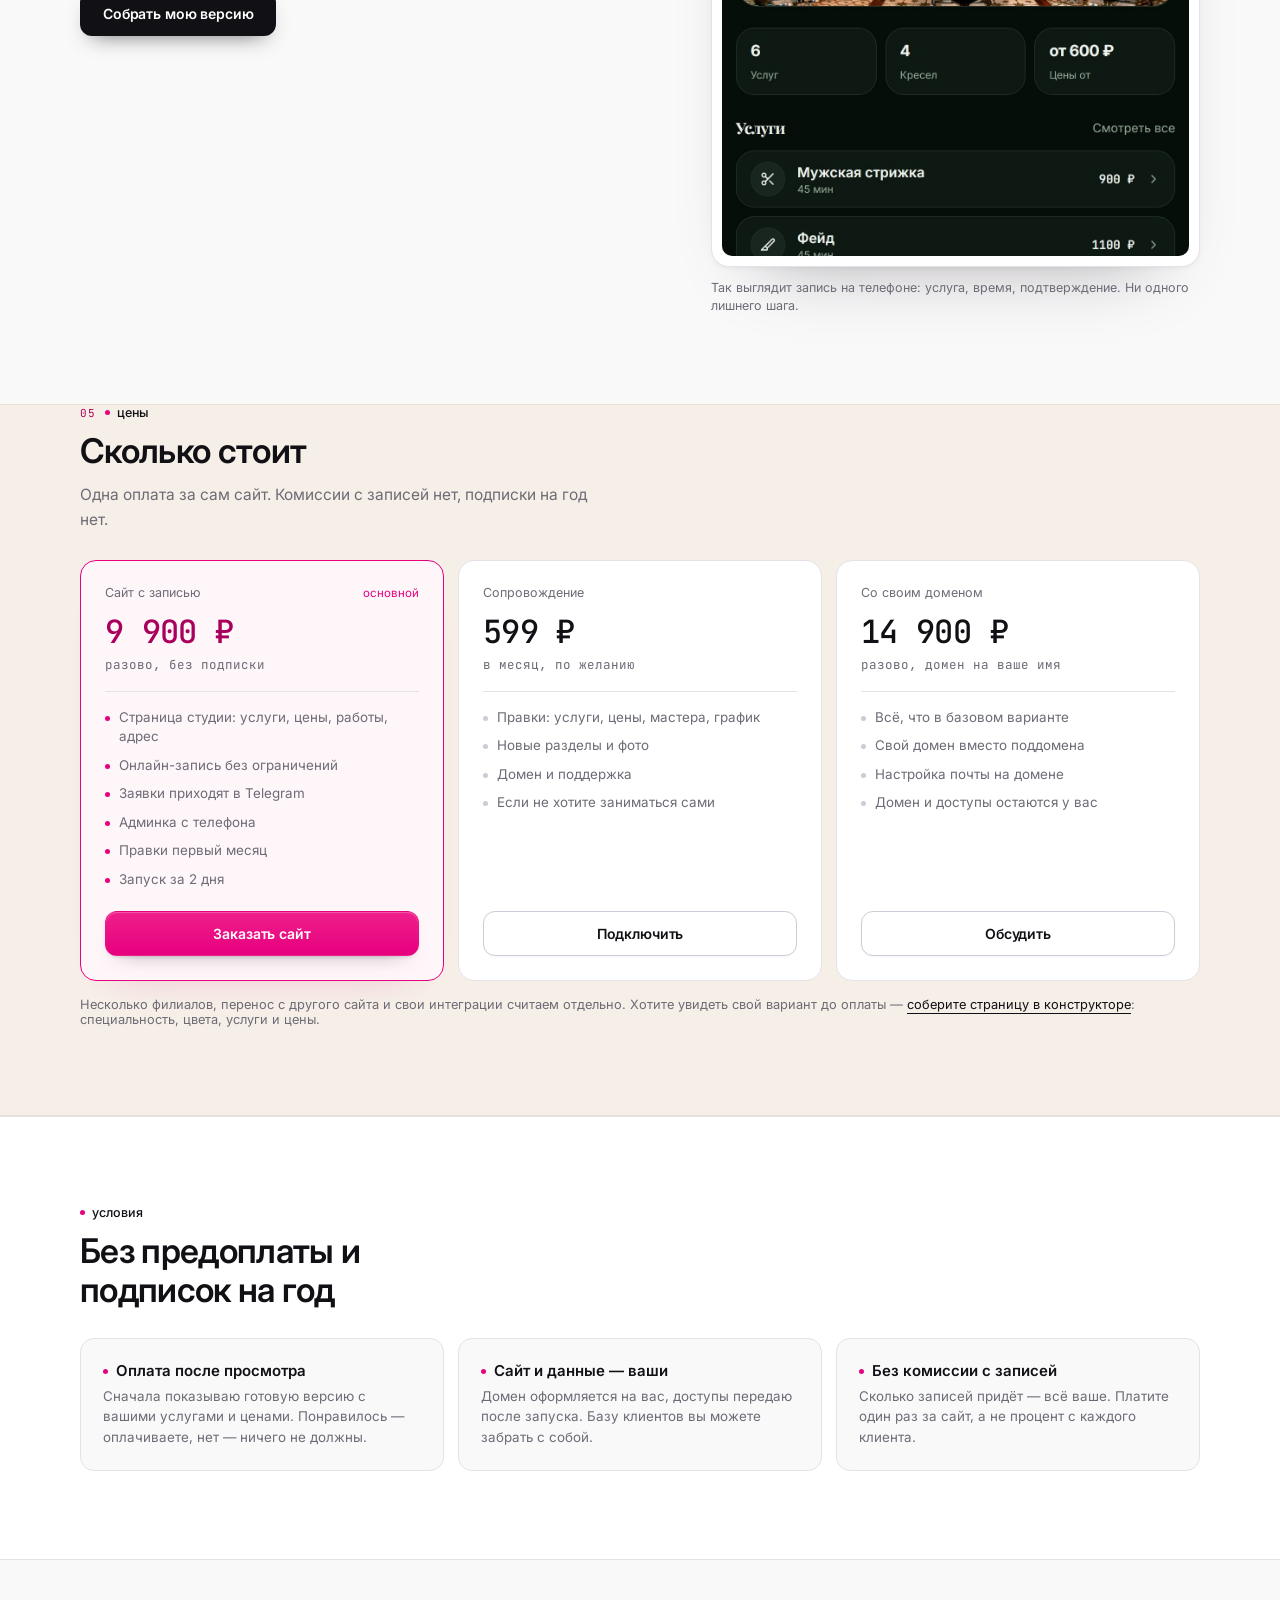
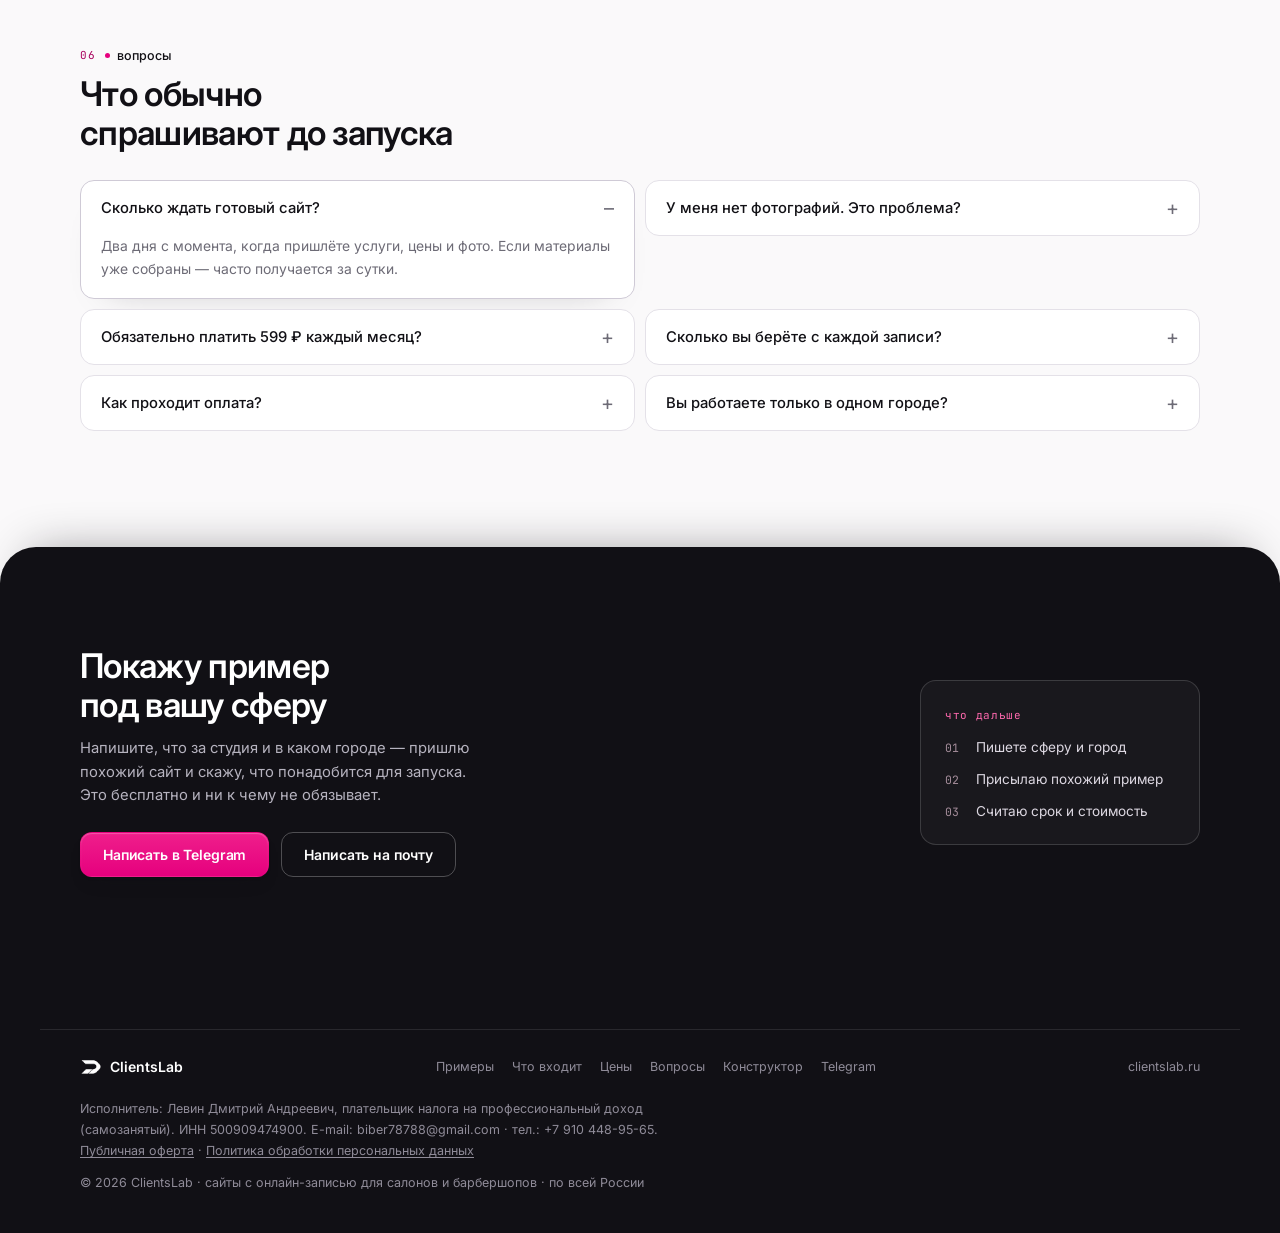
==== commit 00ca8cd9: "landing: soft rounded edge into the dark final CTA" ====
--- a/index.html
+++ b/index.html
@@ -277,13 +277,9 @@
   .trust-item{position:relative}
   .trust-item b::before{content:"";display:inline-block;width:5px;height:5px;border-radius:50%;background:var(--acc);margin-right:8px;vertical-align:2px}
   /* мягкий переход со светлого фона на тёмный финальный блок */
-  .final{
-    border-top:0;padding-top:220px;
-    background:linear-gradient(180deg,#faf9fa 0%,#f9f4f7 9%,#f0dfe8 22%,#e2c8d6 34%,#cba7ba 46%,#a97f94 58%,#7f5c6f 70%,#55394a 80%,#33202c 89%,#1f131a 95%,#111015 100%) top/100% 220px no-repeat,var(--ink);
-  }
-  @media(max-width:759px){
-    .final{padding-top:170px;background:linear-gradient(180deg,#faf9fa 0%,#f9f4f7 9%,#f0dfe8 22%,#e2c8d6 34%,#cba7ba 46%,#a97f94 58%,#7f5c6f 70%,#55394a 80%,#33202c 89%,#1f131a 95%,#111015 100%) top/100% 170px no-repeat,var(--ink)}
-  }
+  /* мягкий переход: тёмный блок начинается со скругления и плавного свечения */
+  .final{position:relative;border-top:0;background:var(--ink);border-radius:36px 36px 0 0;margin-top:28px;padding-top:36px;box-shadow:0 -24px 48px -32px rgba(17,16,21,.45)}
+  @media(max-width:759px){.final{border-radius:26px 26px 0 0;margin-top:22px;padding-top:26px}}
   .final .kicker{color:#b6b3bf}
 
   /* FAQ: заголовок слева, вопросы справа */
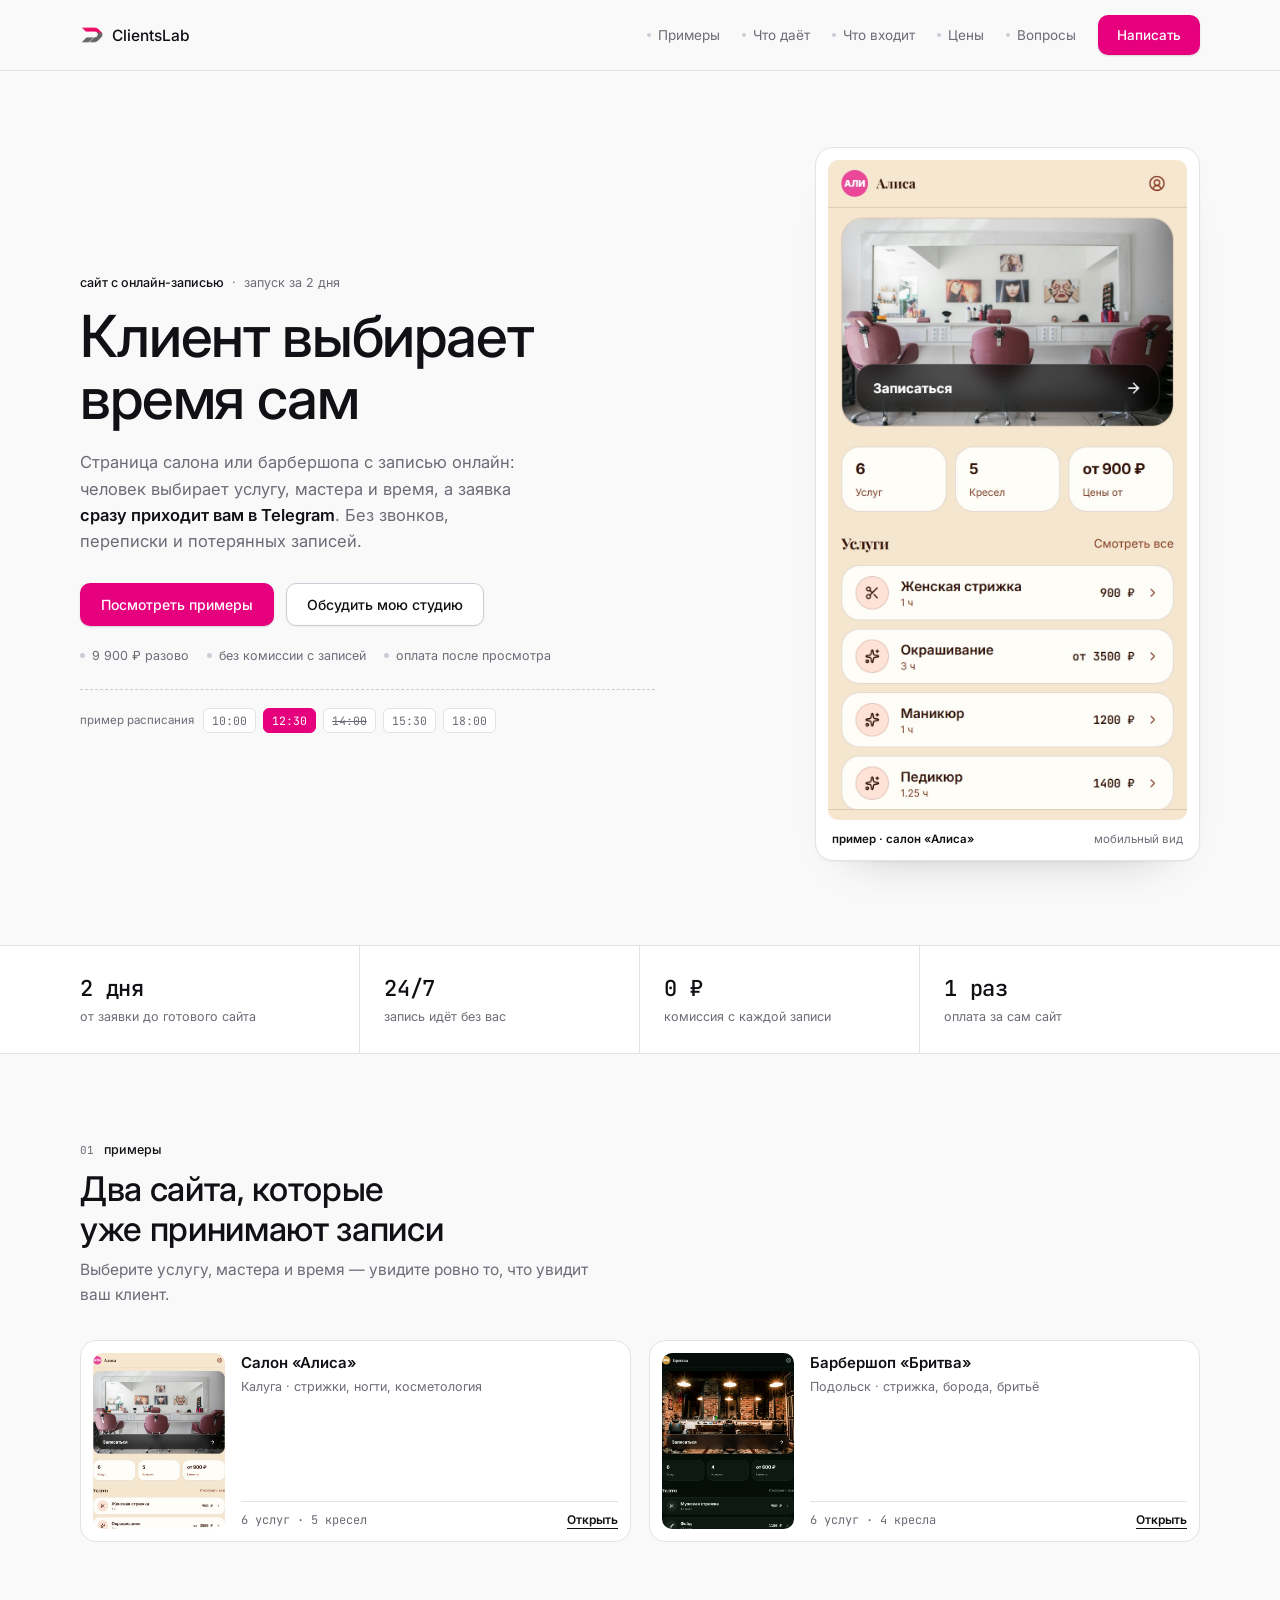
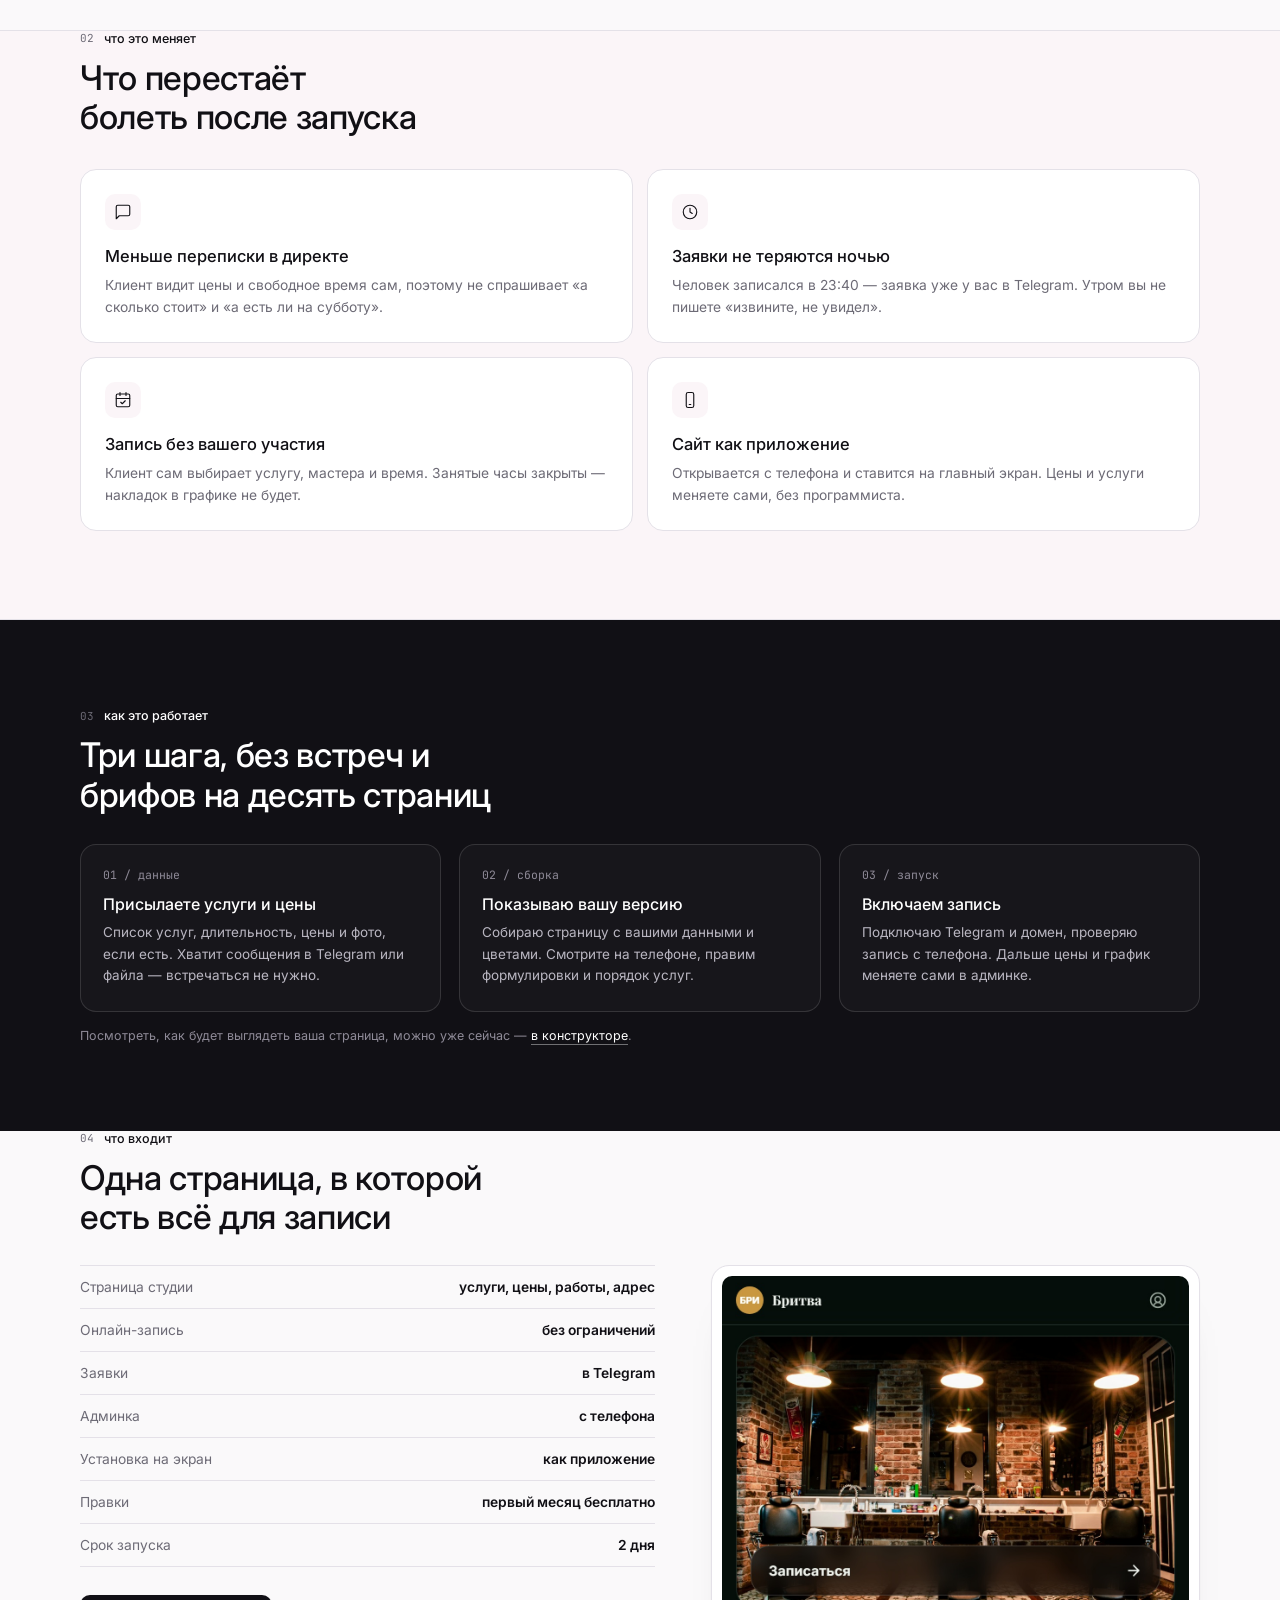
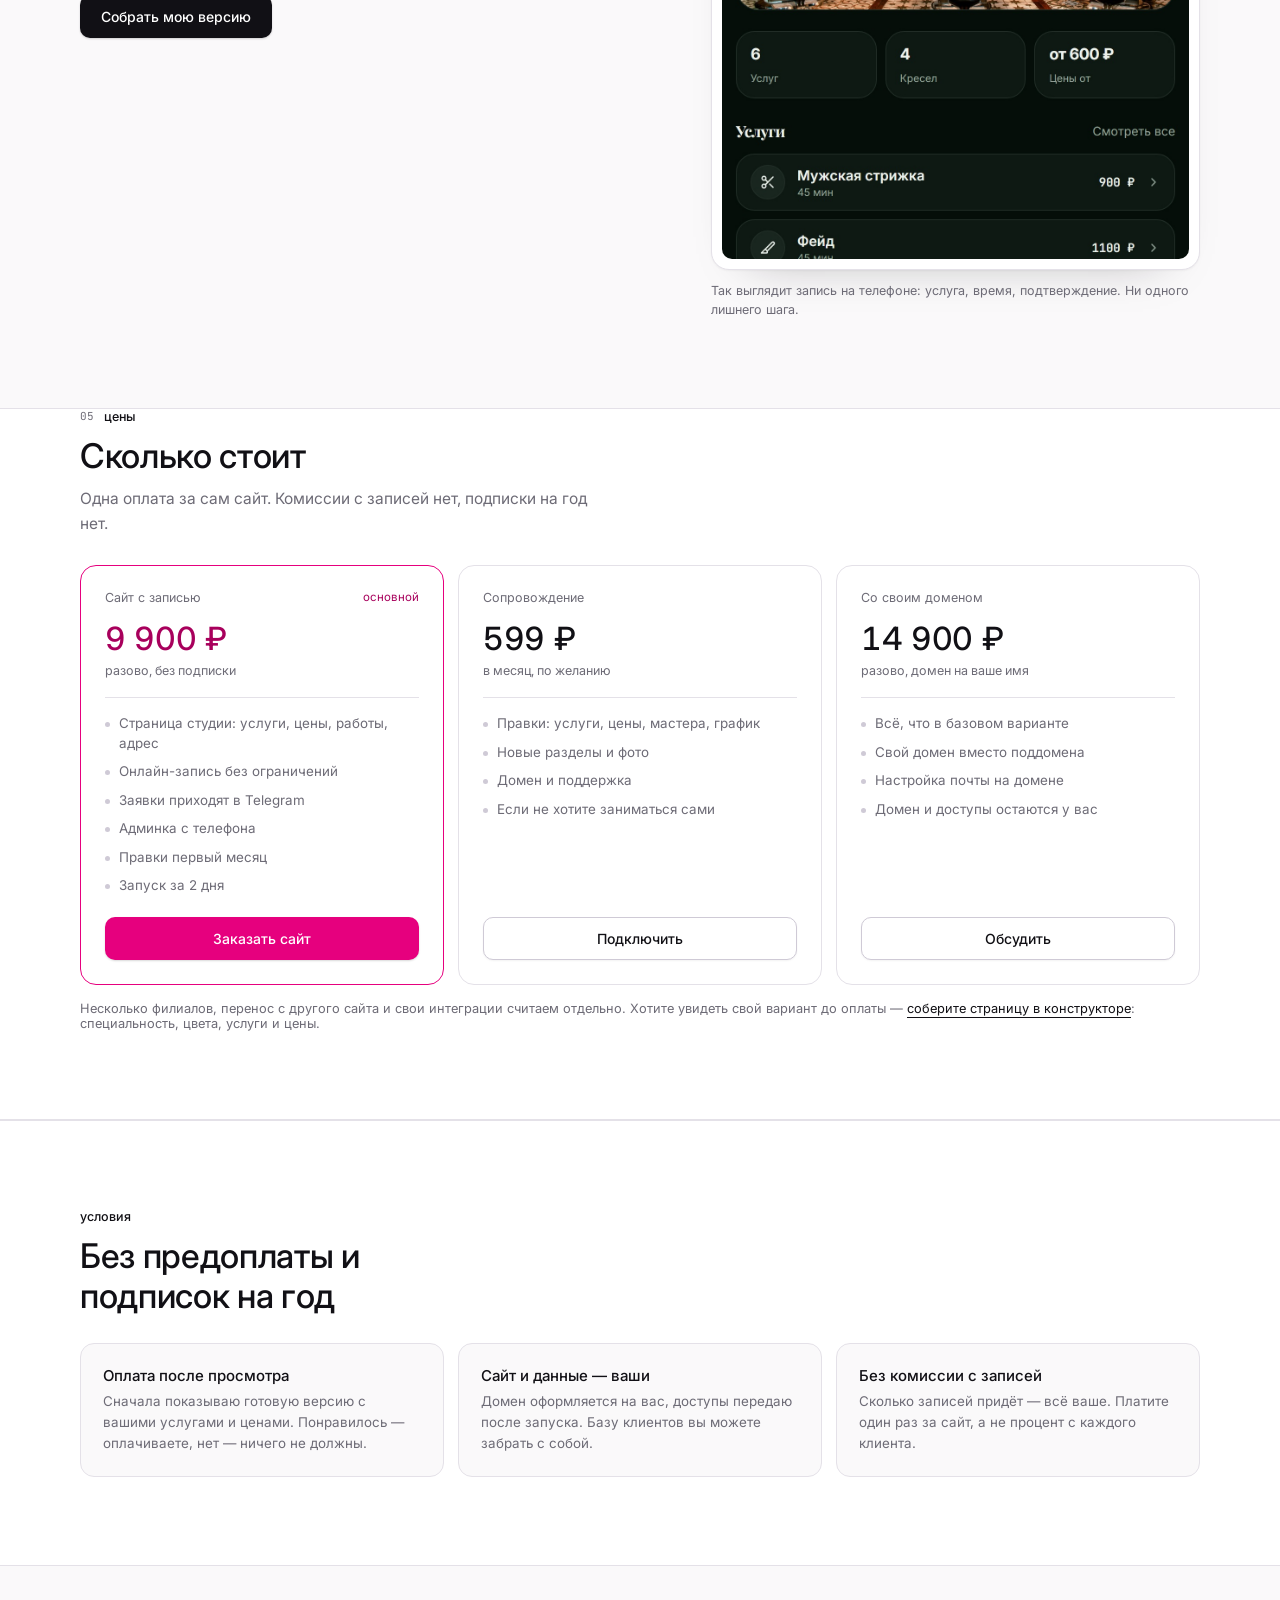
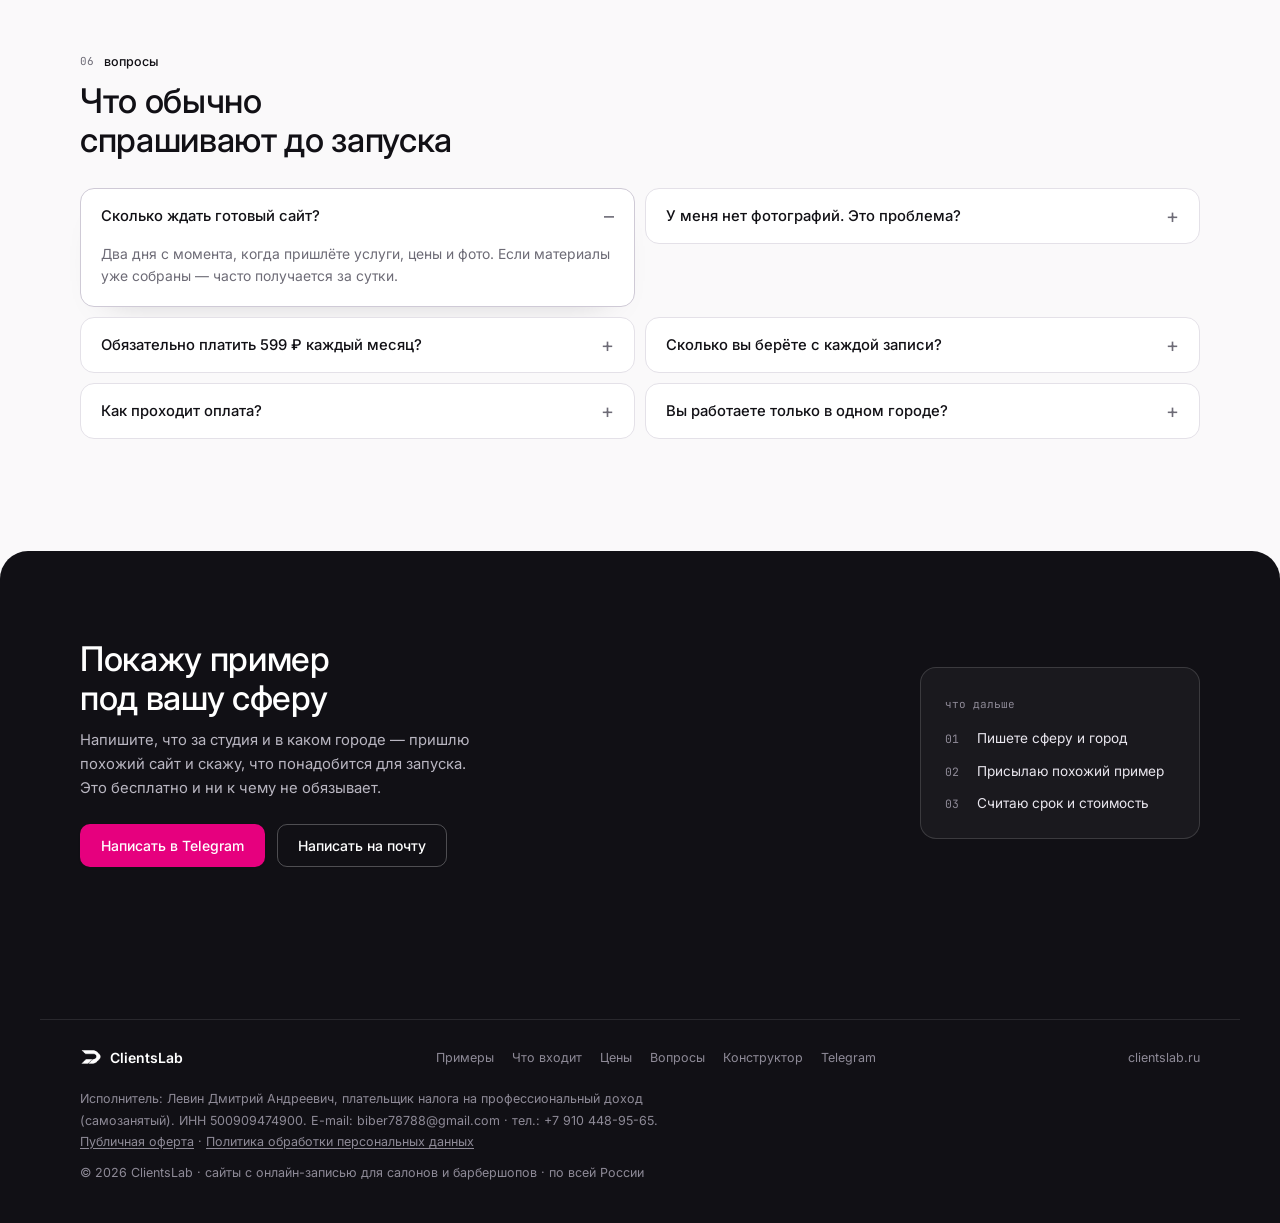
==== commit 18a5c50c: "landing: quieter surfaces, one accent, calmer type and prices" ====
--- a/index.html
+++ b/index.html
@@ -21,9 +21,8 @@
   *{margin:0;padding:0;box-sizing:border-box}
   :root{
     --bg:#faf9fa;--card:#fff;--ink:#111015;--muted:#6d6b76;--line:#e4e1e8;--line-2:#cfcad6;
-    --acc:#e6007e;--acc-2:#ff3d92;--acc-soft:#fdeaf3;
+    --acc:#e6007e;--acc-ink:#a8005c;--tint:#fbf5f8;--on-dark-2:#b9b6c1;--on-dark-3:#8e8a97;
     --shadow-1:0 1px 2px rgba(17,16,21,.05);
-    --shadow-2:0 18px 40px -30px rgba(17,16,21,.42);
     --ease:cubic-bezier(.22,1,.36,1);
   }
   html{scroll-behavior:smooth}
@@ -37,45 +36,29 @@
 
   /* ---------- кнопки ---------- */
   .btn{
-    display:inline-flex;align-items:center;justify-content:center;gap:9px;
-    font-size:14px;font-weight:600;letter-spacing:-.01em;
-    padding:13px 22px;border-radius:12px;border:1px solid transparent;
+    display:inline-flex;align-items:center;justify-content:center;gap:8px;
+    font-size:14px;font-weight:500;letter-spacing:0;
+    padding:12px 20px;border-radius:10px;border:1px solid transparent;
     cursor:pointer;user-select:none;
-    transition:transform .16s var(--ease),background .18s var(--ease),border-color .18s,color .18s,box-shadow .18s;
+    transition:background-color .16s var(--ease),border-color .16s var(--ease),color .16s var(--ease),box-shadow .16s var(--ease),transform .12s var(--ease);
   }
-  .btn:focus-visible{outline:none;box-shadow:0 0 0 3px rgba(230,0,126,.28),0 6px 18px -8px rgba(230,0,126,.6)}
+  .btn:focus-visible{outline:none;box-shadow:0 0 0 3px rgba(230,0,126,.35)}
   .btn svg{width:16px;height:16px;flex:0 0 16px}
-  .btn-primary{
-    color:#fff;background:linear-gradient(180deg,#ef1f8b 0%,#e6007e 100%);
-    box-shadow:0 1px 1px rgba(255,255,255,.26) inset,0 10px 22px -16px rgba(17,16,21,.55),0 2px 4px -2px rgba(17,16,21,.2);
-  }
-  .btn-primary:hover{
-    transform:translateY(-2px);
-    background:linear-gradient(180deg,#f4369a 0%,#ea0081 100%);
-    box-shadow:0 1px 1px rgba(255,255,255,.34) inset,0 16px 28px -18px rgba(17,16,21,.6),0 4px 8px -4px rgba(17,16,21,.22);
-  }
-  .btn-primary:active{
-    transform:translateY(0) scale(.985);
-    box-shadow:0 2px 6px -2px rgba(17,16,21,.28) inset,0 4px 10px -8px rgba(17,16,21,.35);
-  }
-  .btn-ink{
-    background:var(--ink);color:#fff;
-    box-shadow:0 10px 22px -12px rgba(17,16,21,.7);
-  }
-  .btn-ink:hover{background:#232129;transform:translateY(-2px);box-shadow:0 16px 30px -14px rgba(17,16,21,.75)}
-  .btn-ink:active{transform:translateY(0) scale(.985);box-shadow:0 4px 10px -6px rgba(17,16,21,.6) inset}
-  .btn-line{
-    background:var(--card);color:var(--ink);border-color:var(--line-2);
-    box-shadow:0 1px 2px rgba(17,16,21,.04);
-  }
-  .btn-line:hover{border-color:var(--ink);transform:translateY(-2px);box-shadow:0 10px 22px -14px rgba(17,16,21,.5)}
-  .btn-line:active{transform:translateY(0) scale(.985)}
+  .btn-primary{color:#fff;background:var(--acc);box-shadow:0 1px 2px rgba(17,16,21,.16)}
+  .btn-primary:hover{background:#cf006f}
+  .btn-primary:active{transform:scale(.98)}
+  .btn-ink{background:var(--ink);color:#fff;box-shadow:0 1px 2px rgba(17,16,21,.18)}
+  .btn-ink:hover{background:#2a2830}
+  .btn-ink:active{transform:scale(.98)}
+  .btn-line{background:var(--card);color:var(--ink);border-color:var(--line-2);box-shadow:var(--shadow-1)}
+  .btn-line:hover{border-color:var(--ink)}
+  .btn-line:active{transform:scale(.98)}
   .btn-block{width:100%}
   @media(prefers-reduced-motion:reduce){.btn,.btn:hover,.btn:active{transition:none;transform:none}}
 
   header{position:sticky;top:0;z-index:30;background:rgba(250,249,250,.9);backdrop-filter:blur(14px);border-bottom:1px solid var(--line)}
   .hrow{height:68px;display:flex;align-items:center;gap:22px}
-  .brand{display:flex;align-items:center;gap:9px;font-size:15.5px;font-weight:600;letter-spacing:-.02em}
+  .brand{display:flex;align-items:center;gap:8px;font-size:15.5px;font-weight:500;letter-spacing:0}
   .brand img{width:24px;height:24px}
   .nav{display:none;gap:24px;margin-left:auto;font-size:13.5px;color:var(--muted)}
   .nav a{padding:6px 0;border-bottom:1px solid transparent;transition:color .16s,border-color .16s}
@@ -93,15 +76,15 @@
   @media(min-width:960px){.hgrid{grid-template-columns:1.08fr .92fr;gap:56px;align-items:center}}
   .label-row{display:flex;align-items:center;gap:8px;font-size:12.5px;letter-spacing:0;color:var(--muted)}
   .label-row b{color:var(--ink);font-weight:500}
-  h1{font-size:clamp(32px,4.9vw,58px);line-height:1.05;letter-spacing:-.03em;font-weight:600;margin:18px 0 20px;max-width:15ch;text-wrap:balance}
+  h1{font-size:clamp(32px,4.9vw,58px);line-height:1.06;letter-spacing:-.02em;font-weight:500;margin:16px 0 20px;max-width:15ch;text-wrap:balance}
   .lead{font-size:16.5px;line-height:1.6;color:var(--muted);max-width:44ch}
   .lead b{color:var(--ink);font-weight:600}
   .cta-row{display:flex;flex-wrap:wrap;gap:12px;margin-top:28px}
   .hero-note{display:flex;flex-wrap:wrap;gap:8px 18px;margin-top:22px;font-size:12.5px;color:var(--muted)}
   .hero-note span{display:flex;align-items:center;gap:7px}
-  .hero-note span::before{content:"";width:5px;height:5px;border-radius:50%;background:var(--acc)}
-
-  .card-shot{background:var(--card);border:1px solid var(--line);border-radius:18px;padding:12px;box-shadow:0 40px 72px -52px rgba(17,16,21,.42),0 2px 6px -3px rgba(17,16,21,.1)}
+  .hero-note span::before{content:"";width:5px;height:5px;border-radius:50%;background:var(--line-2)}
+
+  .card-shot{background:var(--card);border:1px solid var(--line);border-radius:18px;padding:12px;box-shadow:0 24px 48px -40px rgba(17,16,21,.4),0 1px 2px rgba(17,16,21,.04)}
   .hero .card-shot{justify-self:end;width:max-content;max-width:100%}
   .hero .card-shot img{width:auto;max-height:660px}
   .card-shot img{width:100%;border-radius:10px}
@@ -116,7 +99,7 @@
   .usp-item:last-child{border-right:none}
   @media(max-width:759px){.usp-item:nth-child(2n){border-right:none;padding-left:20px}.usp-item:nth-child(2n+1){padding-right:20px}.usp-item:nth-child(-n+2){border-bottom:1px solid var(--line)}}
   @media(min-width:760px){.usp-item{padding:28px 24px}.usp-item:first-child{padding-left:0}}
-  .usp-item b{display:block;font-size:22px;font-weight:500;letter-spacing:-.02em}
+  .usp-item b{display:block;font-size:22px;font-weight:500;letter-spacing:-.01em}
   .usp-item span{display:block;font-size:12.5px;color:var(--muted);margin-top:5px;line-height:1.4}
 
   section{padding:64px 0}
@@ -124,8 +107,7 @@
   section.sec-tight{padding-top:0}
   .kicker{font-size:12.5px;letter-spacing:0;color:var(--muted);margin-bottom:12px}
   .kicker b{color:var(--ink);font-weight:500}
-  .kicker b::before{content:"";display:inline-block;width:5px;height:5px;border-radius:50%;background:var(--acc);margin-right:7px;vertical-align:2px}
-  h2{font-size:clamp(23px,3vw,34px);line-height:1.14;letter-spacing:-.02em;font-weight:600;max-width:22ch;text-wrap:balance}
+  h2{font-size:clamp(23px,3vw,34px);line-height:1.16;letter-spacing:-.01em;font-weight:500;max-width:22ch;text-wrap:balance}
   .sec-lead{font-size:15.5px;line-height:1.6;color:var(--muted);max-width:52ch;margin-top:12px}
 
   /* ---------- 3. примеры ---------- */
@@ -134,7 +116,7 @@
   .items{display:grid;gap:18px;margin-top:32px}
   @media(min-width:760px){.items{grid-template-columns:1fr 1fr}}
   .item{display:grid;grid-template-columns:132px 1fr;gap:16px;border:1px solid var(--line);border-radius:16px;padding:12px;background:var(--card);transition:border-color .2s,box-shadow .2s,transform .2s}
-  .item:hover{border-color:var(--line-2);box-shadow:0 24px 48px -34px rgba(17,16,21,.38)}
+  .item:hover{border-color:var(--line-2)}
   .item{align-items:stretch}
   .item img{width:132px;height:100%;min-height:176px;object-fit:cover;object-position:top center;border-radius:10px}
   .item-body{display:flex;flex-direction:column;gap:6px;min-width:0}
@@ -146,11 +128,11 @@
   /* ---------- 4. выгоды ---------- */
   .bens{display:grid;gap:14px;margin-top:32px}
   @media(min-width:760px){.bens{grid-template-columns:1fr 1fr}}
-  .ben{border:1px solid var(--line);border-radius:16px;padding:24px;background:var(--card);transition:border-color .2s,box-shadow .2s}
-  .ben:hover{border-color:var(--line-2);box-shadow:var(--shadow-2)}
-  .ben .ic{width:38px;height:38px;border-radius:11px;background:var(--acc-soft);color:var(--acc);display:grid;place-items:center;margin-bottom:14px}
-  .ben .ic svg{width:19px;height:19px}
-  .ben h3{font-size:16.5px;font-weight:600;letter-spacing:-.015em;margin-bottom:7px}
+  .ben{border:1px solid var(--line);border-radius:16px;padding:24px;background:var(--card);transition:border-color .2s}
+  .ben:hover{border-color:var(--line-2)}
+  .ben .ic{width:36px;height:36px;border-radius:10px;background:var(--tint);color:var(--ink);display:grid;place-items:center;margin-bottom:16px}
+  .ben .ic svg{width:18px;height:18px}
+  .ben h3{font-size:16.5px;font-weight:500;letter-spacing:0;margin-bottom:8px}
   .ben p{font-size:13.8px;line-height:1.6;color:var(--muted)}
 
   /* ---------- 5. продукт ---------- */
@@ -167,15 +149,15 @@
   .plans{display:grid;gap:14px;margin-top:28px}
   @media(min-width:860px){.plans{grid-template-columns:repeat(3,1fr)}}
   .plan{display:flex;flex-direction:column;border:1px solid var(--line);border-radius:16px;padding:24px;background:var(--card)}
-  .plan-main{border-color:var(--acc);box-shadow:0 18px 40px -34px rgba(230,0,126,.4)}
+  .plan-main{border-color:var(--acc)}
   .plan-label{display:flex;align-items:center;justify-content:space-between;gap:10px;font-size:12.5px;color:var(--muted)}
-  .plan-label em{font-style:normal;font-size:11.5px;color:var(--acc)}
-  .price{font-size:32px;line-height:1.1;font-weight:500;letter-spacing:-.02em;margin-top:14px}
+  .plan-label em{font-style:normal;font-size:11.5px;color:var(--acc-ink)}
+  .price{font-size:32px;line-height:1.1;font-weight:500;letter-spacing:-.01em;font-variant-numeric:tabular-nums;margin-top:16px}
   .price small{display:block;font-size:12.5px;font-weight:400;letter-spacing:0;color:var(--muted);margin-top:6px;line-height:1.4}
   .plan ul{list-style:none;display:flex;flex-direction:column;gap:9px;margin:18px 0 22px;padding-top:16px;border-top:1px solid var(--line)}
   .plan li{display:flex;gap:9px;font-size:13.4px;line-height:1.45;color:var(--muted)}
   .plan li::before{content:"";flex:0 0 5px;width:5px;height:5px;border-radius:50%;background:var(--line-2);margin-top:8px}
-  .plan-main li::before{background:var(--acc)}
+  .plan-main li::before{background:var(--line-2)}
   .plan .btn{margin-top:auto}
   .plans-note{margin-top:16px;font-size:12.8px;color:var(--muted)}
   .plans-note a{color:var(--ink);border-bottom:1px solid var(--ink);padding-bottom:1px}
@@ -185,7 +167,7 @@
   .trust-grid{display:grid;gap:14px;margin-top:28px}
   @media(min-width:760px){.trust-grid{grid-template-columns:repeat(3,1fr)}}
   .trust-item{border:1px solid var(--line);border-radius:14px;padding:22px;background:var(--bg)}
-  .trust-item b{display:block;font-size:15px;font-weight:600;margin-bottom:6px}
+  .trust-item b{display:block;font-size:15px;font-weight:500;margin-bottom:6px}
   .trust-item p{font-size:13.4px;line-height:1.55;color:var(--muted)}
 
   /* ---------- 7. faq ---------- */
@@ -204,13 +186,13 @@
   .final .wrap{padding-top:56px;padding-bottom:56px;display:grid;gap:26px;align-items:center}
   @media(min-width:820px){.final .wrap{grid-template-columns:1fr auto;padding-top:64px;padding-bottom:64px}}
   .final h2{color:#fff;max-width:20ch}
-  .final p{margin-top:12px;font-size:14.8px;line-height:1.6;color:#b6b3bf;max-width:44ch}
+  .final p{margin-top:12px;font-size:14.8px;line-height:1.6;color:var(--on-dark-2);max-width:44ch}
   .final .cta-row{margin-top:24px}
   .final .btn-line{background:transparent;border-color:rgba(255,255,255,.26);color:#fff}
   .final .btn-line:hover{border-color:#fff;background:rgba(255,255,255,.08)}
 
   /* ---------- 9. футер ---------- */
-  footer{background:var(--ink);color:#8f8b98;padding:0 0 40px;font-size:12.5px}
+  footer{background:var(--ink);color:var(--on-dark-3);padding:0 0 40px;font-size:12.5px}
   footer .wrap{border-top:1px solid rgba(255,255,255,.1);padding-top:26px}
   .frow{display:flex;justify-content:space-between;gap:18px;flex-wrap:wrap;align-items:center}
   .fbrand{display:flex;align-items:center;gap:8px;color:#fff;font-weight:600;font-size:14px}
@@ -223,11 +205,11 @@
   .legal a:hover{color:#fff}
 
   /* ---------- 10. доработка: навигация, оттенки секций, детали ---------- */
-  :root{--bg-2:#fdf1f7;--sand:#f6efe8;--plum:#1d0714;--acc-ink:#a8005c}
+  :root{--bg-2:var(--tint)}
   .hrow{height:auto;min-height:62px;flex-wrap:wrap;padding-top:8px;padding-bottom:8px;gap:10px}
-  .nav{display:flex;flex:1 1 100%;min-width:0;order:3;gap:0 15px;margin-left:0;flex-wrap:nowrap;overflow-x:auto;scrollbar-width:none;-ms-overflow-style:none;font-size:12.5px;letter-spacing:-.01em;padding:0 0 3px}
+  .nav{display:flex;flex:1 1 100%;min-width:0;order:3;gap:0 16px;margin-left:0;flex-wrap:nowrap;overflow-x:auto;scrollbar-width:none;-ms-overflow-style:none;font-size:12.5px;letter-spacing:0;padding:0 0 4px}
   .nav::-webkit-scrollbar{display:none}
-  .nav a{display:flex;align-items:center;flex:0 0 auto;padding:3px 0;white-space:nowrap}
+  .nav a{display:flex;align-items:center;flex:0 0 auto;padding:4px 0;white-space:nowrap}
   .nav a::before{content:"";display:none;width:4px;height:4px;border-radius:50%;background:var(--line-2);margin-right:7px;transition:background .16s}
   .nav a:hover{color:var(--acc-ink);border-color:var(--acc-ink)}
   .nav a:hover::before{background:var(--acc)}
@@ -236,51 +218,43 @@
   @media(max-width:480px){.hero-note{flex-direction:column;align-items:flex-start;gap:7px}.hero .cta-row .btn{width:100%}}
   @media(min-width:900px){
     .hrow{height:70px;min-height:0;flex-wrap:nowrap;padding-top:0;padding-bottom:0;gap:22px}
-    .nav{order:0;width:auto;margin-left:auto;overflow:visible;gap:22px;font-size:13.5px;padding-bottom:0}
+    .nav{order:0;flex:0 0 auto;width:auto;margin-left:auto;overflow:visible;gap:22px;font-size:13.5px;padding-bottom:0}
+    .hcta{margin-left:0}
     .nav a::before{display:block}
   }
 
   .slots{display:flex;align-items:center;gap:7px;flex-wrap:wrap;margin-top:26px;padding-top:18px;border-top:1px dashed var(--line-2)}
   .slots .cap{font-size:11.5px;color:var(--muted);margin-right:2px}
-  .slot{font-family:'JetBrains Mono',monospace;font-size:11.5px;padding:5px 9px;border-radius:8px;border:1px solid var(--line);background:var(--card);color:var(--muted)}
+  .slot{font-family:'JetBrains Mono',monospace;font-size:11.5px;padding:4px 8px;border-radius:6px;border:1px solid var(--line);background:var(--card);color:var(--muted)}
   .slot.on{background:var(--acc);border-color:var(--acc);color:#fff}
-  .slot.dim{color:#a9a5b2;text-decoration:line-through;text-decoration-thickness:1px}
-
-  section.tint{background:var(--bg-2);border-top:1px solid var(--line);border-bottom:1px solid var(--line)}
-  section.sand{background:var(--sand);border-top:1px solid #e8ded1;border-bottom:1px solid #e8ded1}
+  .slot.dim{color:var(--muted);text-decoration:line-through;text-decoration-thickness:1px}
+
+  section.tint{background:var(--tint);border-top:1px solid var(--line);border-bottom:1px solid var(--line)}
+  section.sand{background:var(--card);border-top:1px solid var(--line);border-bottom:1px solid var(--line)}
   .kicker{display:flex;align-items:center;gap:10px}
-  .kicker .num{font-family:'JetBrains Mono',monospace;font-size:11px;letter-spacing:.06em;color:var(--acc-ink)}
-
-  .how{background:var(--plum);color:#fff}
+  .kicker .num{font-family:'JetBrains Mono',monospace;font-size:11px;letter-spacing:0;color:var(--muted)}
+
+  .how{background:var(--ink);color:#fff}
   .how h2{color:#fff}
-  .how .kicker{color:#b89bab}
+  .how .kicker{color:var(--on-dark-3)}
   .how .kicker b{color:#fff}
-  .how .kicker b::before{background:var(--acc-2)}
-  .how .kicker .num{color:#ff69ae}
   .steps{display:grid;gap:14px;margin-top:30px}
   @media(min-width:820px){.steps{grid-template-columns:repeat(3,1fr);gap:18px}}
   .step{border:1px solid rgba(255,255,255,.13);border-radius:16px;padding:22px 22px 24px;background:rgba(255,255,255,.028)}
-  .step .n{font-family:'JetBrains Mono',monospace;font-size:11.5px;letter-spacing:.08em;color:#ff69ae}
-  .step b{display:block;margin:13px 0 8px;font-size:16px;font-weight:600;letter-spacing:-.01em}
-  .step p{font-size:13.5px;line-height:1.62;color:#c4adb9}
-  .steps-note{margin-top:18px;font-size:12.5px;color:#a58d9b}
+  .step .n{font-family:'JetBrains Mono',monospace;font-size:11.5px;letter-spacing:0;color:var(--on-dark-3)}
+  .step b{display:block;margin:12px 0 8px;font-size:16px;font-weight:500;letter-spacing:0}
+  .step p{font-size:13.5px;line-height:1.6;color:var(--on-dark-2)}
+  .steps-note{margin-top:16px;font-size:12.5px;color:var(--on-dark-3)}
   .steps-note a{color:#fff;border-bottom:1px solid rgba(255,255,255,.4);padding-bottom:1px}
 
-  .item:hover{border-color:#f0bdd8}
   .item .item-body .row a:hover{color:var(--acc-ink);border-color:var(--acc-ink)}
-  .ben:hover{border-color:#efbfd8}
-  .ben .ic{background:#fff;box-shadow:inset 0 0 0 1px #f6cfe3}
-  .plan-main{background:#fff6fa}
   .plan-main .price{color:var(--acc-ink)}
   .plan:hover{border-color:var(--line-2)}
   .plan-main:hover{border-color:var(--acc)}
-  .trust-item{position:relative}
-  .trust-item b::before{content:"";display:inline-block;width:5px;height:5px;border-radius:50%;background:var(--acc);margin-right:8px;vertical-align:2px}
-  /* мягкий переход со светлого фона на тёмный финальный блок */
-  /* мягкий переход: тёмный блок начинается со скругления и плавного свечения */
-  .final{position:relative;border-top:0;background:var(--ink);border-radius:36px 36px 0 0;margin-top:28px;padding-top:36px;box-shadow:0 -24px 48px -32px rgba(17,16,21,.45)}
-  @media(max-width:759px){.final{border-radius:26px 26px 0 0;margin-top:22px;padding-top:26px}}
-  .final .kicker{color:#b6b3bf}
+  /* переход со светлого фона на тёмный блок: только скругление, без свечения */
+  .final{position:relative;border-top:0;background:var(--ink);border-radius:28px 28px 0 0;margin-top:24px;padding-top:24px}
+  @media(max-width:759px){.final{border-radius:22px 22px 0 0;margin-top:20px;padding-top:18px}}
+  .final .kicker{color:var(--on-dark-3)}
 
   /* FAQ: заголовок слева, вопросы справа */
   @media(min-width:900px){
@@ -288,11 +262,11 @@
   }
 
   /* финальный блок: короткая карточка «что дальше» */
-  .final-card{border:1px solid rgba(255,255,255,.15);border-radius:16px;padding:22px 24px;background:rgba(255,255,255,.035);min-width:280px}
-  .final-card .cap{font-family:'JetBrains Mono',monospace;font-size:11px;letter-spacing:.06em;color:#ff69ae}
-  .final-card ol{list-style:none;margin-top:14px;display:flex;flex-direction:column;gap:12px;counter-reset:s}
-  .final-card li{display:flex;gap:11px;font-size:13.6px;line-height:1.5;color:#ddd8e2;counter-increment:s}
-  .final-card li::before{content:counter(s,decimal-leading-zero);font-family:'JetBrains Mono',monospace;font-size:11.5px;color:#a58d9b;flex:0 0 20px;padding-top:2px}
+  .final-card{border:1px solid rgba(255,255,255,.14);border-radius:16px;padding:24px;background:rgba(255,255,255,.04);min-width:280px}
+  .final-card .cap{font-family:'JetBrains Mono',monospace;font-size:11px;letter-spacing:0;color:var(--on-dark-3)}
+  .final-card ol{list-style:none;margin-top:16px;display:flex;flex-direction:column;gap:12px;counter-reset:s}
+  .final-card li{display:flex;gap:12px;font-size:13.6px;line-height:1.5;color:#e9e6ee;counter-increment:s}
+  .final-card li::before{content:counter(s,decimal-leading-zero);font-family:'JetBrains Mono',monospace;font-size:11.5px;color:var(--on-dark-3);flex:0 0 20px;padding-top:2px}
   .final .wrap{align-items:center}
 
   /* на узких экранах превью тянется по ширине колонки, без горизонтального скролла */
@@ -357,8 +331,8 @@
     <div class="wrap">
       <div class="proof-head">
         <div>
-          <div class="kicker"><span class="num">01</span><b>работает прямо сейчас</b></div>
-          <h2>Два живых сайта — откройте с телефона</h2>
+          <div class="kicker"><span class="num">01</span><b>примеры</b></div>
+          <h2>Два сайта, которые уже принимают записи</h2>
           <p class="sec-lead">Выберите услугу, мастера и время — увидите ровно то, что увидит ваш клиент.</p>
         </div>
       </div>
@@ -387,25 +361,25 @@
   <section id="benefits" class="sec-tight tint">
     <div class="wrap">
       <div class="kicker"><span class="num">02</span><b>что это меняет</b></div>
-      <h2>Выгода не в сайте, а в том, что перестаёт болеть</h2>
+      <h2>Что перестаёт болеть после запуска</h2>
       <div class="bens">
         <div class="ben">
-          <div class="ic"><svg viewBox="0 0 24 24" fill="none" stroke="currentColor" stroke-width="1.7" stroke-linecap="round" stroke-linejoin="round"><path d="M21 15a2 2 0 0 1-2 2H7l-4 4V5a2 2 0 0 1 2-2h14a2 2 0 0 1 2 2z"/></svg></div>
+          <div class="ic"><svg viewBox="0 0 24 24" fill="none" stroke="currentColor" stroke-width="1.5" stroke-linecap="round" stroke-linejoin="round"><path d="M21 15a2 2 0 0 1-2 2H7l-4 4V5a2 2 0 0 1 2-2h14a2 2 0 0 1 2 2z"/></svg></div>
           <h3>Меньше переписки в директе</h3>
           <p>Клиент видит цены и свободное время сам, поэтому не спрашивает «а сколько стоит» и «а есть ли на субботу».</p>
         </div>
         <div class="ben">
-          <div class="ic"><svg viewBox="0 0 24 24" fill="none" stroke="currentColor" stroke-width="1.7" stroke-linecap="round" stroke-linejoin="round"><circle cx="12" cy="12" r="9"/><path d="M12 7v5l3 2"/></svg></div>
+          <div class="ic"><svg viewBox="0 0 24 24" fill="none" stroke="currentColor" stroke-width="1.5" stroke-linecap="round" stroke-linejoin="round"><circle cx="12" cy="12" r="9"/><path d="M12 7v5l3 2"/></svg></div>
           <h3>Заявки не теряются ночью</h3>
           <p>Человек записался в 23:40 — заявка уже у вас в Telegram. Утром вы не пишете «извините, не увидел».</p>
         </div>
         <div class="ben">
-          <div class="ic"><svg viewBox="0 0 24 24" fill="none" stroke="currentColor" stroke-width="1.7" stroke-linecap="round" stroke-linejoin="round"><rect x="3" y="4" width="18" height="17" rx="2"/><path d="M8 2v4M16 2v4M3 10h18"/><path d="m9 15 2 2 4-4"/></svg></div>
+          <div class="ic"><svg viewBox="0 0 24 24" fill="none" stroke="currentColor" stroke-width="1.5" stroke-linecap="round" stroke-linejoin="round"><rect x="3" y="4" width="18" height="17" rx="2"/><path d="M8 2v4M16 2v4M3 10h18"/><path d="m9 15 2 2 4-4"/></svg></div>
           <h3>Запись без вашего участия</h3>
           <p>Клиент сам выбирает услугу, мастера и время. Занятые часы закрыты — накладок в графике не будет.</p>
         </div>
         <div class="ben">
-          <div class="ic"><svg viewBox="0 0 24 24" fill="none" stroke="currentColor" stroke-width="1.7" stroke-linecap="round" stroke-linejoin="round"><rect x="7" y="2" width="10" height="20" rx="2.5"/><path d="M11 18h2"/></svg></div>
+          <div class="ic"><svg viewBox="0 0 24 24" fill="none" stroke="currentColor" stroke-width="1.5" stroke-linecap="round" stroke-linejoin="round"><rect x="7" y="2" width="10" height="20" rx="2.5"/><path d="M11 18h2"/></svg></div>
           <h3>Сайт как приложение</h3>
           <p>Открывается с телефона и ставится на главный экран. Цены и услуги меняете сами, без программиста.</p>
         </div>
@@ -478,7 +452,7 @@
       <div class="plans">
         <div class="plan plan-main">
           <div class="plan-label"><span>Сайт с записью</span><em>основной</em></div>
-          <div class="price mono">9 900 ₽<small>разово, без подписки</small></div>
+          <div class="price">9 900 ₽<small>разово, без подписки</small></div>
           <ul>
             <li>Страница студии: услуги, цены, работы, адрес</li>
             <li>Онлайн-запись без ограничений</li>
@@ -491,7 +465,7 @@
         </div>
         <div class="plan">
           <div class="plan-label"><span>Сопровождение</span></div>
-          <div class="price mono">599 ₽<small>в месяц, по желанию</small></div>
+          <div class="price">599 ₽<small>в месяц, по желанию</small></div>
           <ul>
             <li>Правки: услуги, цены, мастера, график</li>
             <li>Новые разделы и фото</li>
@@ -502,7 +476,7 @@
         </div>
         <div class="plan">
           <div class="plan-label"><span>Со своим доменом</span></div>
-          <div class="price mono">14 900 ₽<small>разово, домен на ваше имя</small></div>
+          <div class="price">14 900 ₽<small>разово, домен на ваше имя</small></div>
           <ul>
             <li>Всё, что в базовом варианте</li>
             <li>Свой домен вместо поддомена</li>
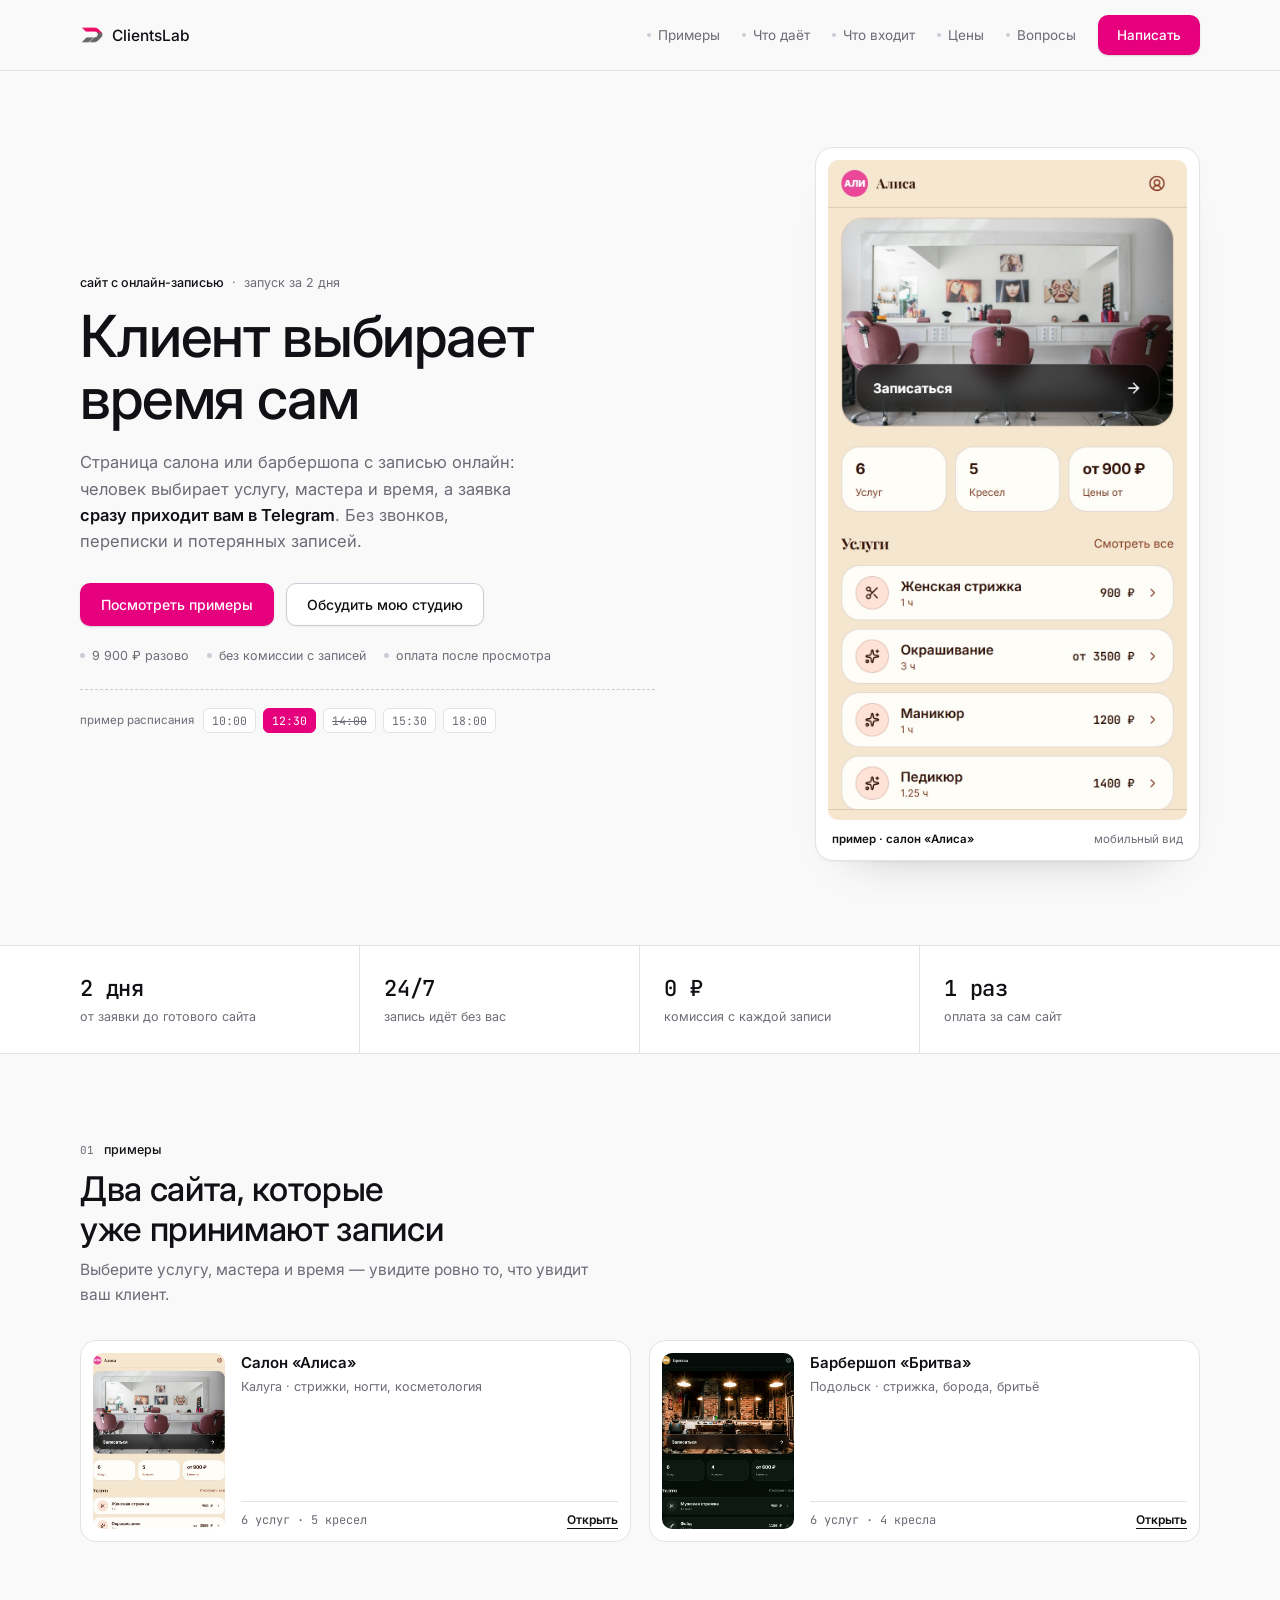
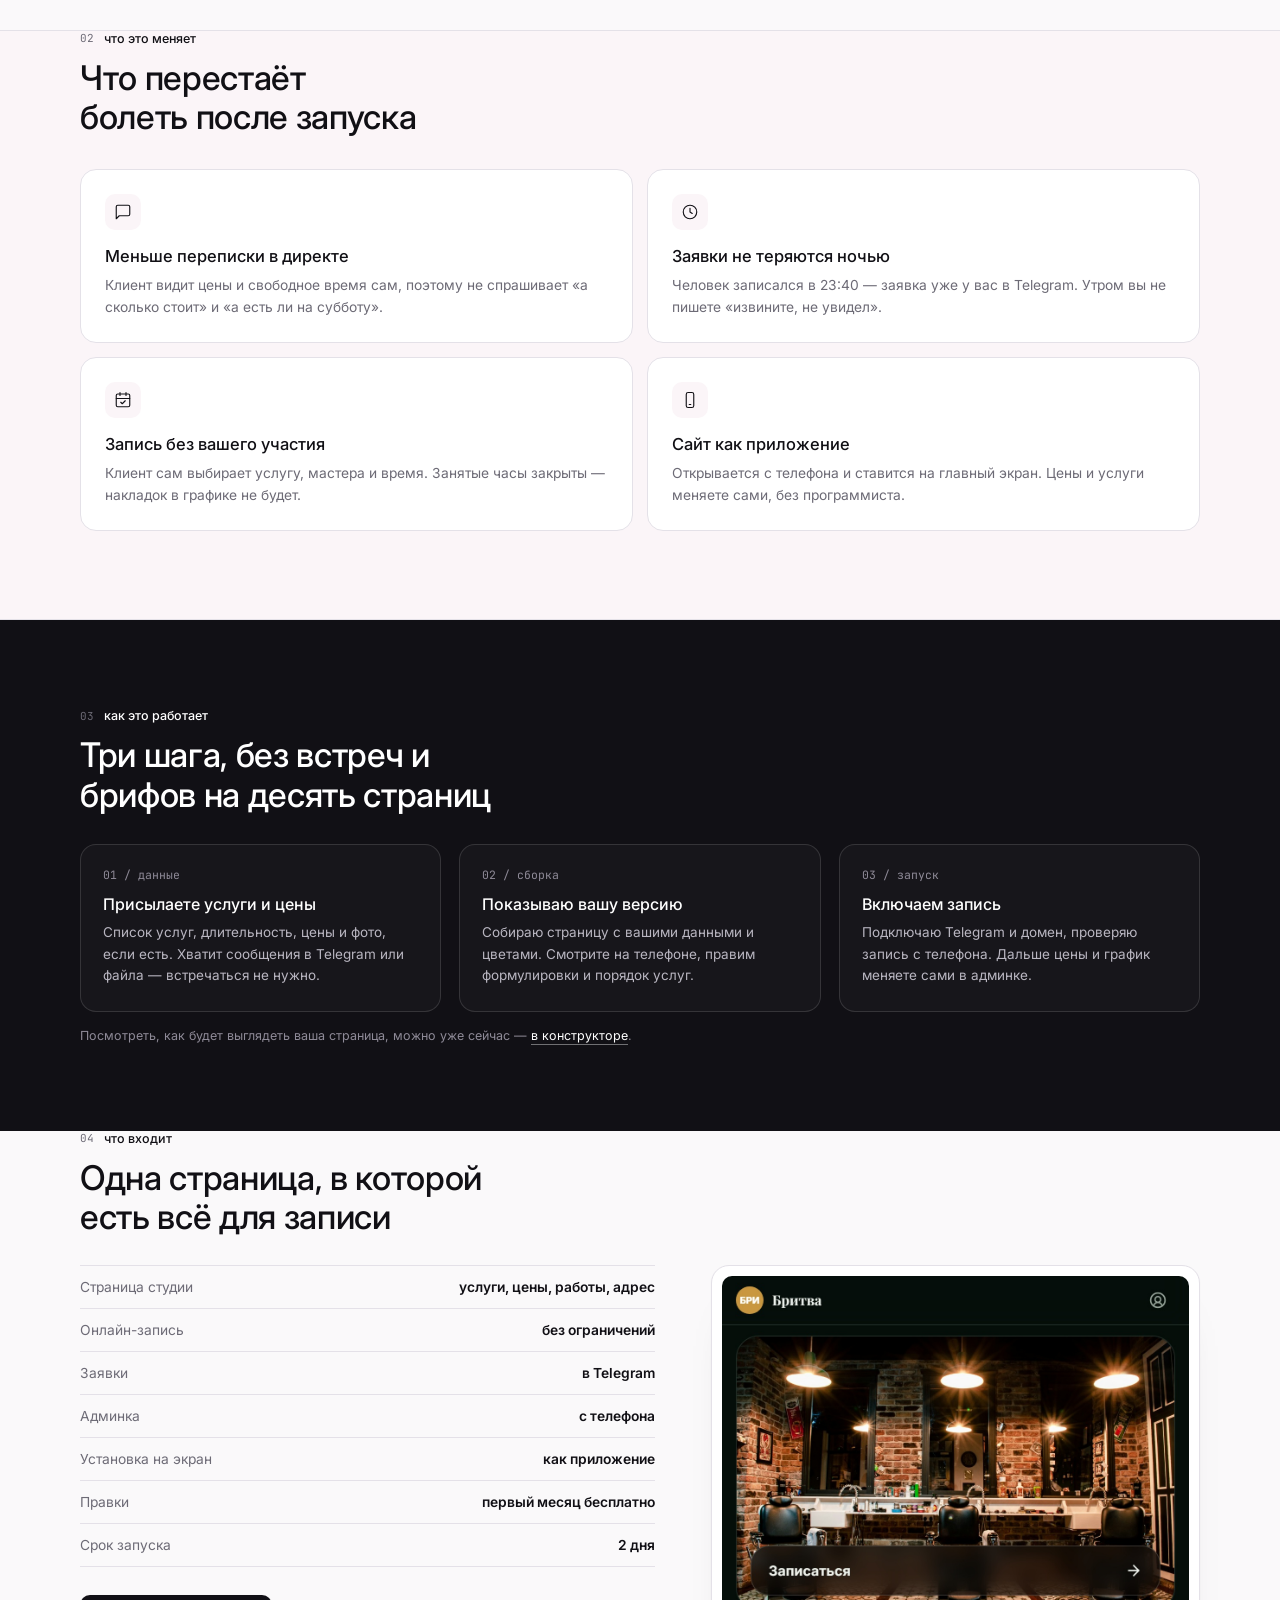
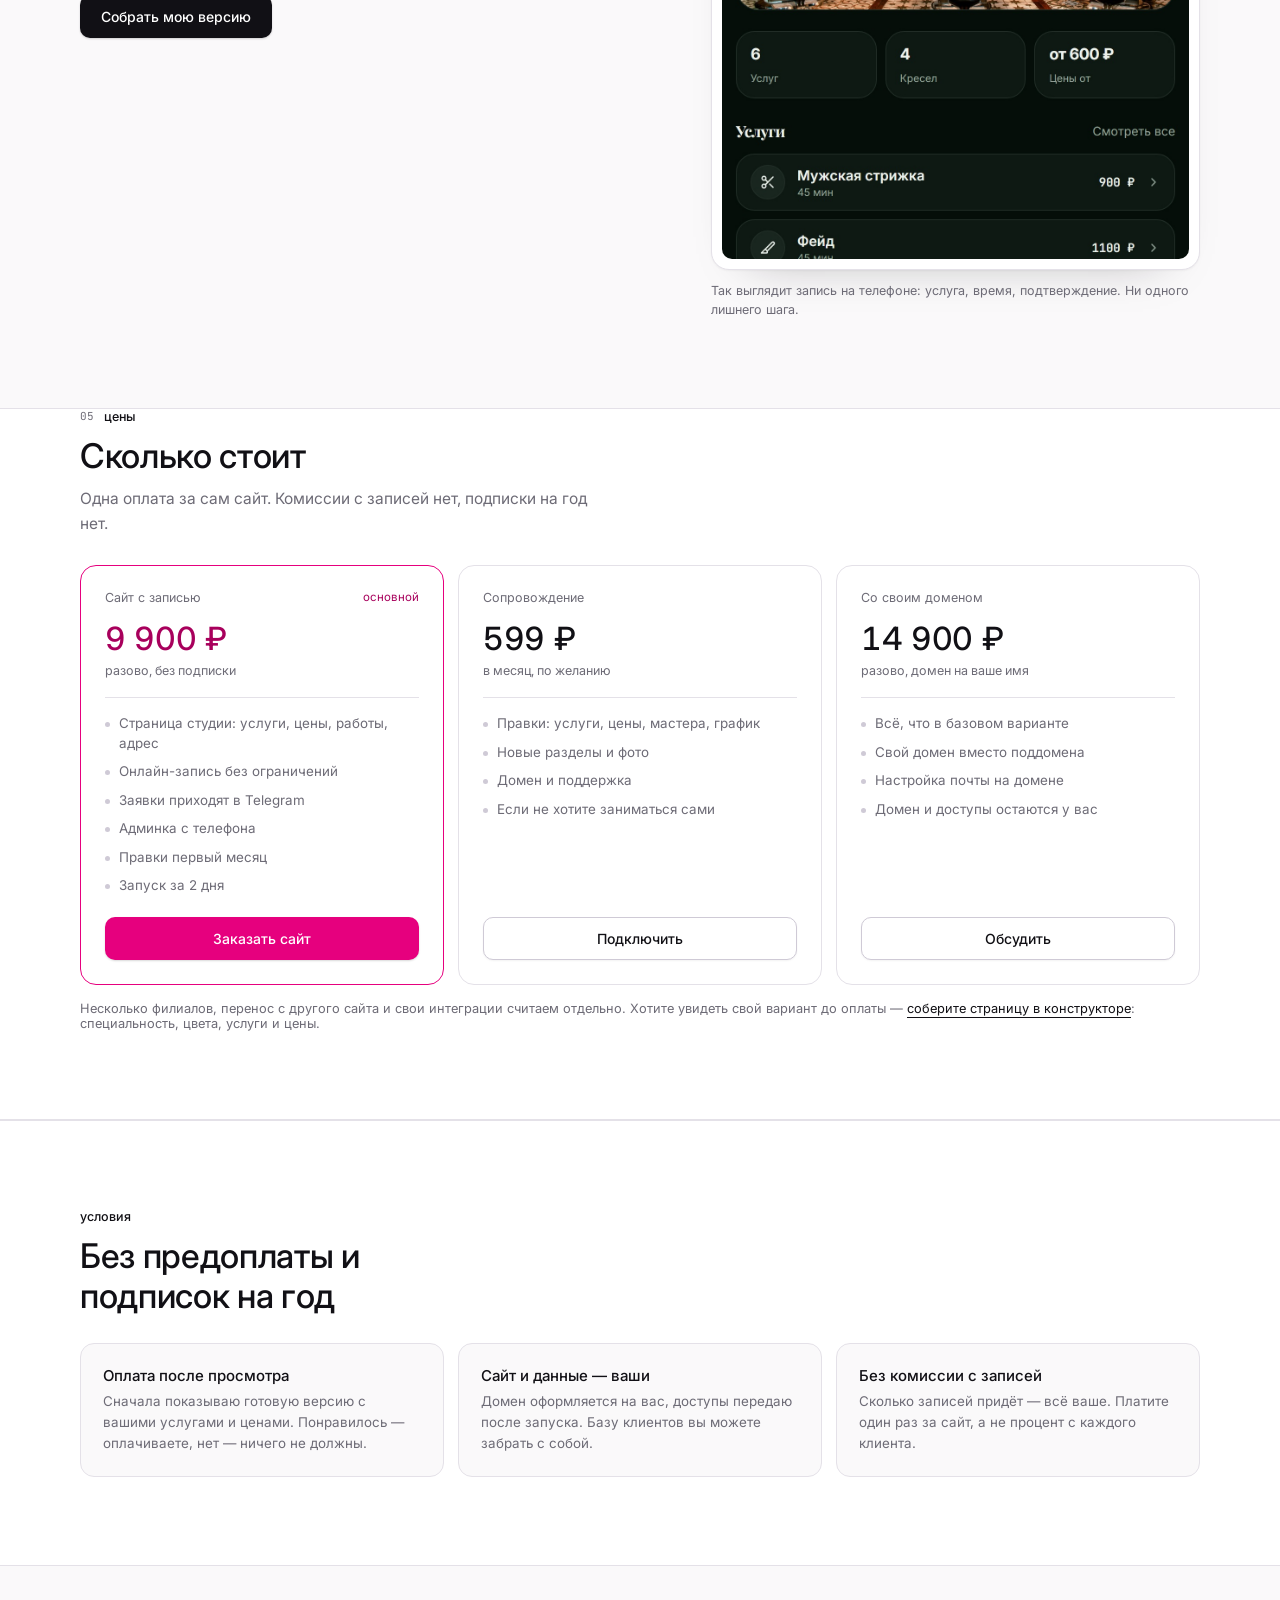
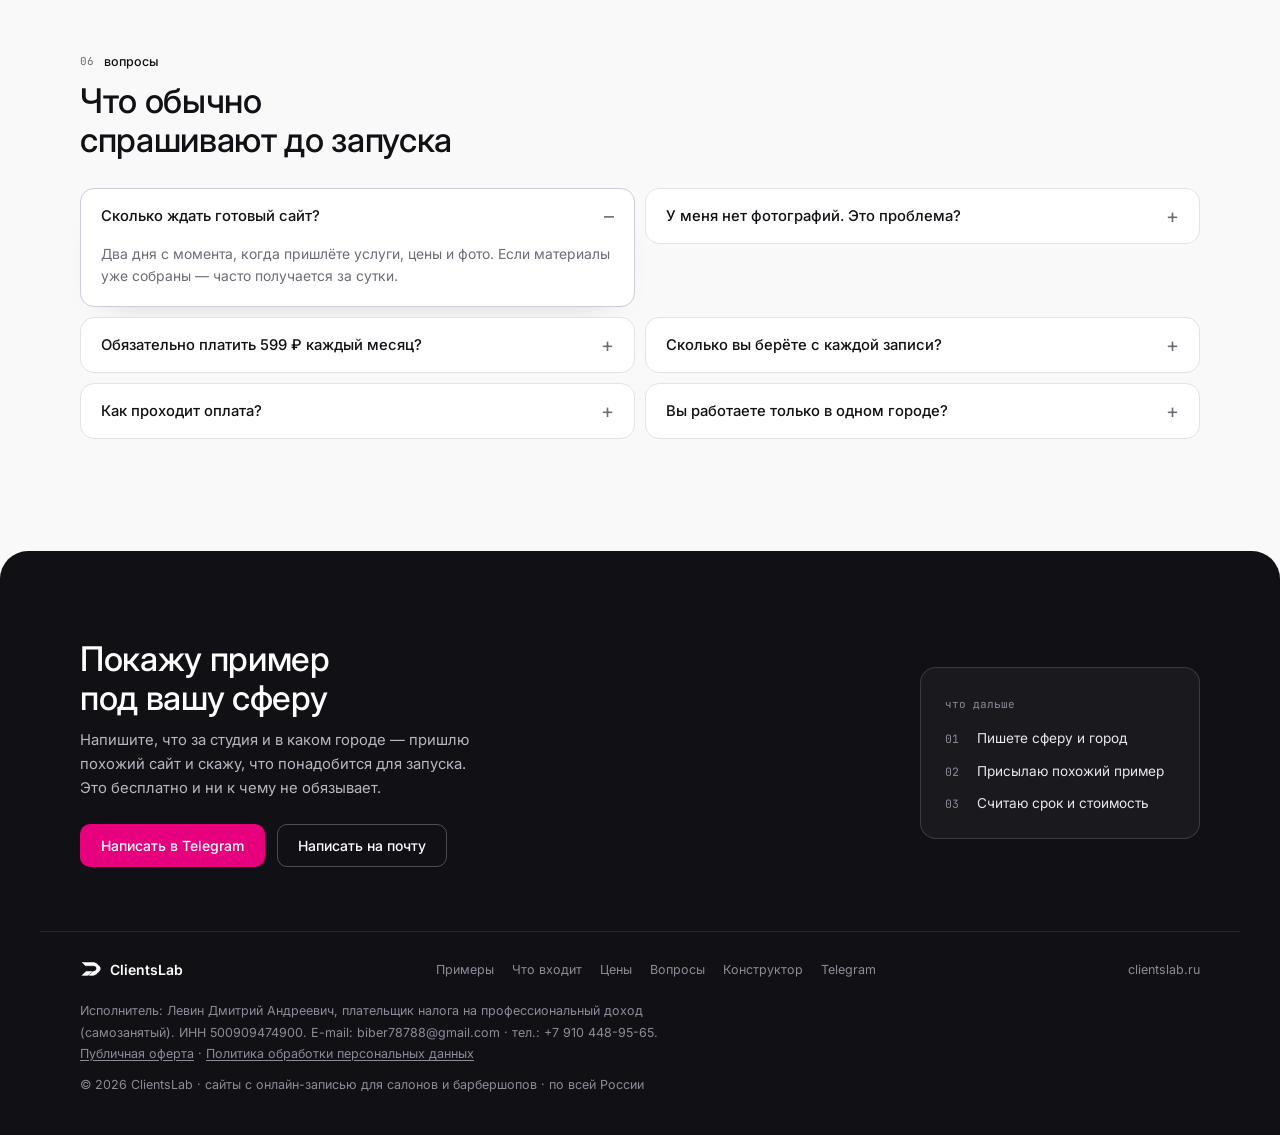
==== commit 5be59ba5: "landing: quieter surfaces, one accent, calmer type and prices" ====
--- a/index.html
+++ b/index.html
@@ -252,8 +252,8 @@
   .plan:hover{border-color:var(--line-2)}
   .plan-main:hover{border-color:var(--acc)}
   /* переход со светлого фона на тёмный блок: только скругление, без свечения */
-  .final{position:relative;border-top:0;background:var(--ink);border-radius:28px 28px 0 0;margin-top:24px;padding-top:24px}
-  @media(max-width:759px){.final{border-radius:22px 22px 0 0;margin-top:20px;padding-top:18px}}
+  .final{position:relative;border-top:0;background:var(--ink);border-radius:28px 28px 0 0;margin-top:24px;padding:24px 0 0}
+  @media(max-width:759px){.final{border-radius:22px 22px 0 0;margin-top:20px;padding:18px 0 0}}
   .final .kicker{color:var(--on-dark-3)}
 
   /* FAQ: заголовок слева, вопросы справа */
